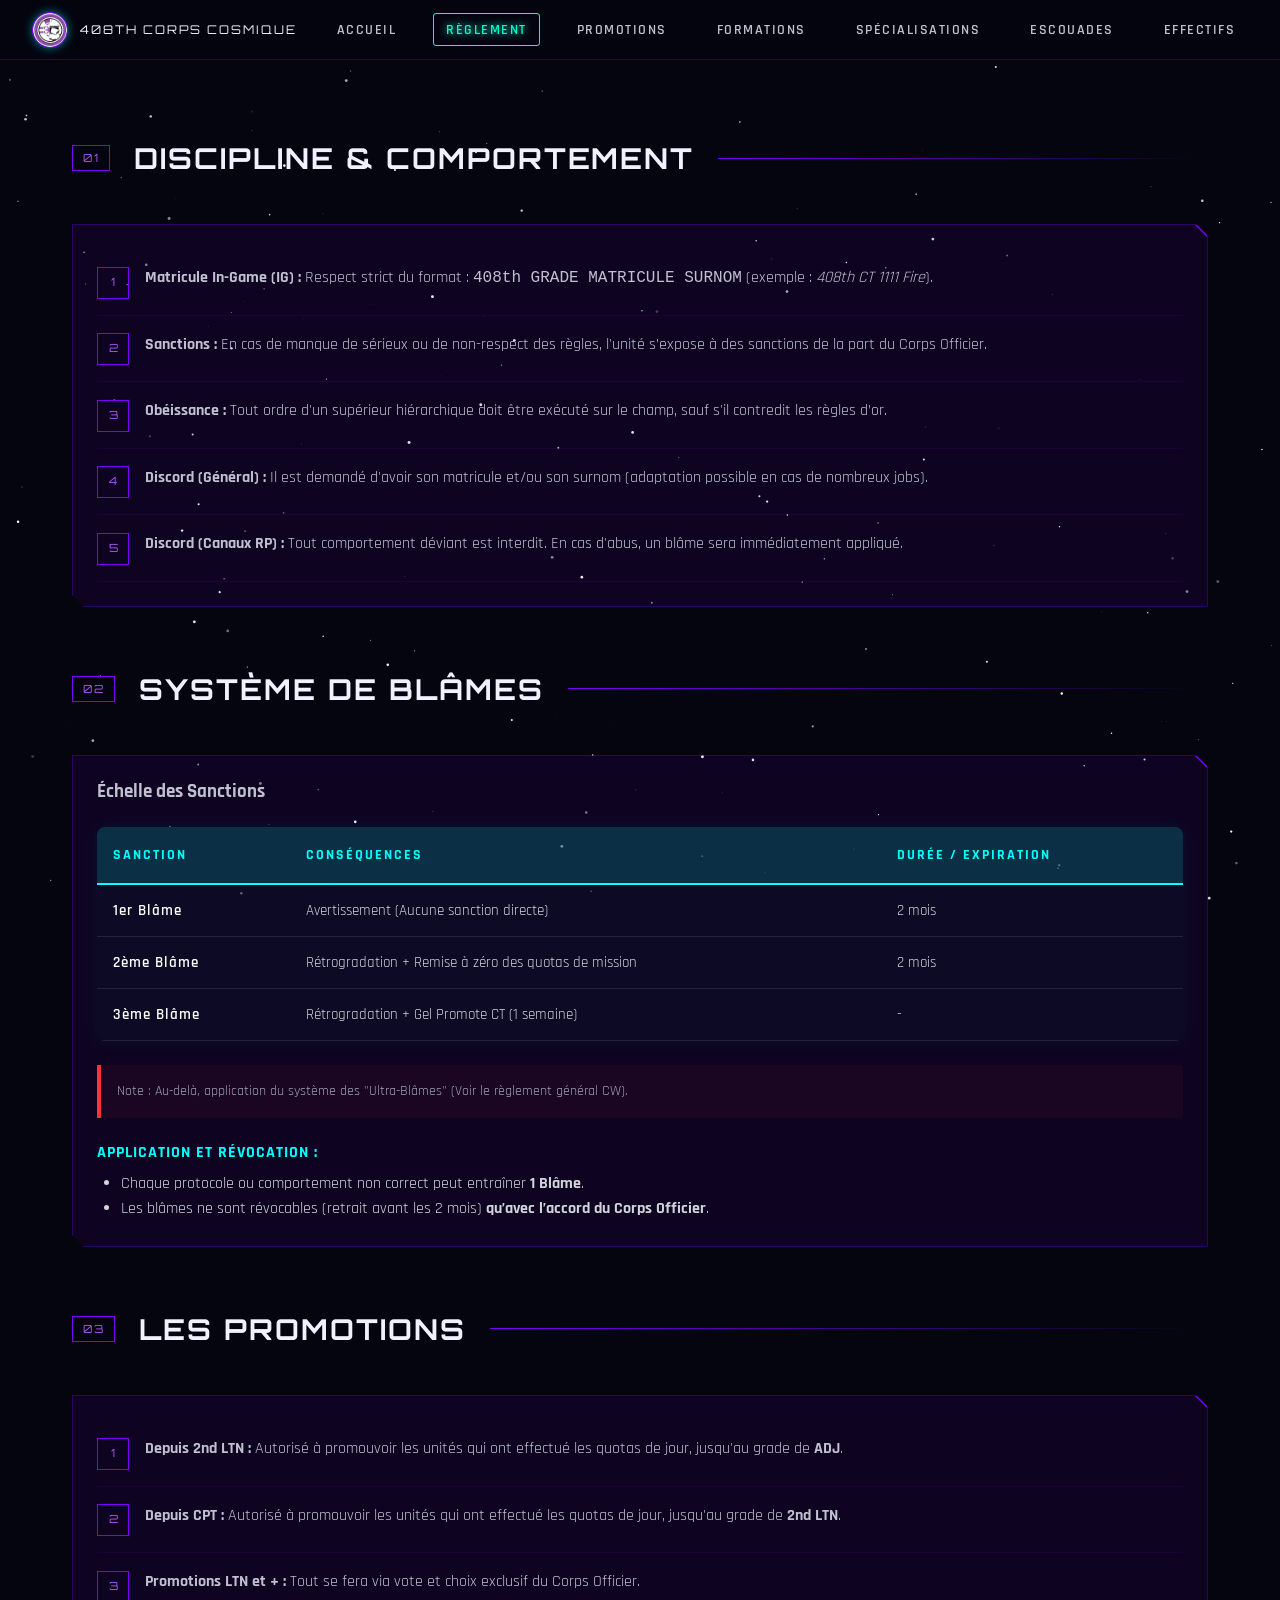
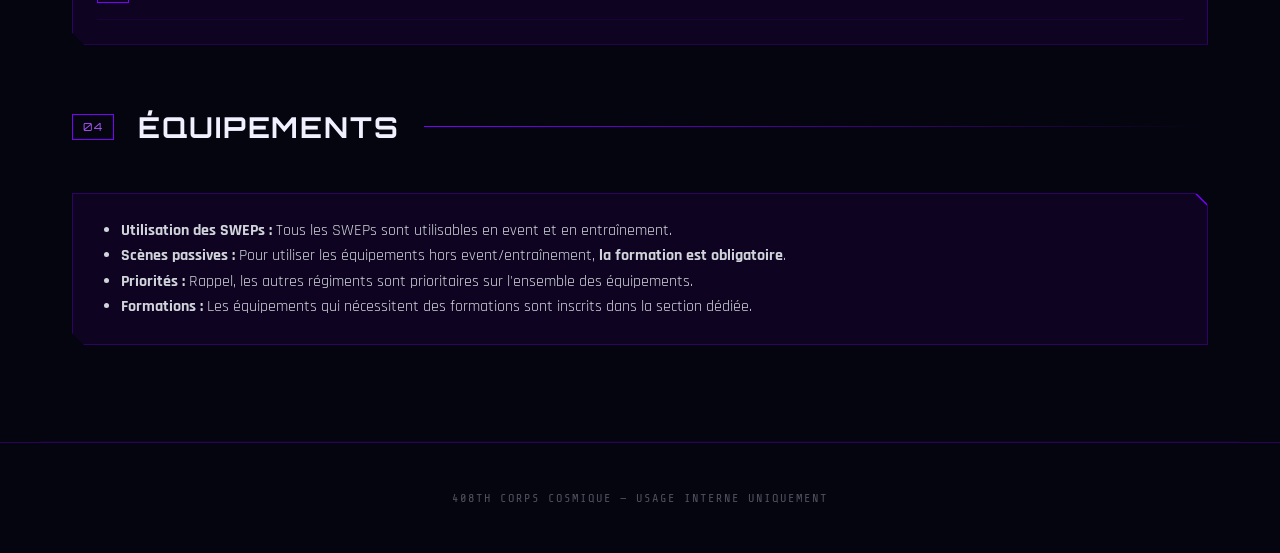
==== discipline.html @ c76fac26 "Add files via upload" ====
<!DOCTYPE html>
<html lang="fr">
<head>
  <meta charset="UTF-8">
  <title>408th Corps Cosmique - Règlement</title>
  <link rel="stylesheet" href="style.css">
</head>
<body>
<canvas id="stars-canvas"></canvas>

<nav>
  <div class="nav-logo">
    <img src="Logo_408th.png" alt="Logo 408th" class="logo-img">
    <span class="nav-brand">408TH CORPS COSMIQUE</span>
  </div>
  <a href="index.html">Accueil</a>
  <a href="discipline.html" class="active">Règlement</a>
  <a href="promotions.html">Promotions</a>
  <a href="formations.html">Formations</a>
  <a href="specs.html">Spécialisations</a>
  <a href="escouades.html">Escouades</a>
  <a href="effectif.html">Effectifs</a>
</nav>
<div class="content">
  <section id="discipline">
    
    <!-- SECTION 1 : DISCIPLINE ET COMPORTEMENT -->
    <div class="section-header reveal"><div class="section-number">01</div><h2 class="section-title">Discipline & Comportement</h2><div class="section-line"></div></div>
    
    <div class="holo-card reveal">
      <ul class="rule-list">
        <li class="rule-item"><div class="rule-num">1</div><div><strong>Matricule In-Game (IG) :</strong> Respect strict du format : <code>408th GRADE MATRICULE SURNOM</code> (exemple : <em>408th CT 1111 Fire</em>).</div></li>
        <li class="rule-item"><div class="rule-num">2</div><div><strong>Sanctions :</strong> En cas de manque de sérieux ou de non-respect des règles, l'unité s’expose à des sanctions de la part du Corps Officier.</div></li>
        <li class="rule-item"><div class="rule-num">3</div><div><strong>Obéissance :</strong> Tout ordre d'un supérieur hiérarchique doit être exécuté sur le champ, sauf s'il contredit les règles d’or.</div></li>
        <li class="rule-item"><div class="rule-num">4</div><div><strong>Discord (Général) :</strong> Il est demandé d'avoir son matricule et/ou son surnom (adaptation possible en cas de nombreux jobs).</div></li>
        <li class="rule-item"><div class="rule-num">5</div><div><strong>Discord (Canaux RP) :</strong> Tout comportement déviant est interdit. En cas d'abus, un blâme sera immédiatement appliqué.</div></li>
      </ul>
    </div>
    
    <!-- SECTION 2 : SYSTÈME DE BLÂMES -->
    <div class="section-header reveal" style="margin-top:4rem;"><div class="section-number">02</div><h2 class="section-title">Système de Blâmes</h2><div class="section-line"></div></div>
    
    <div class="holo-card reveal">
      <h3>Échelle des Sanctions</h3>
      <table class="blame-table">
        <thead>
          <tr>
            <th>Sanction</th>
            <th>Conséquences</th>
            <th>Durée / Expiration</th>
          </tr>
        </thead>
        <tbody>
          <tr>
            <td><strong>1er Blâme</strong></td>
            <td>Avertissement (Aucune sanction directe)</td>
            <td>2 mois</td>
          </tr>
          <tr>
            <td><strong>2ème Blâme</strong></td>
            <td>Rétrogradation + Remise à zéro des quotas de mission</td>
            <td>2 mois</td>
          </tr>
          <tr>
            <td><strong>3ème Blâme</strong></td>
            <td>Rétrogradation + Gel Promote CT (1 semaine)</td>
            <td>-</td>
          </tr>
        </tbody>
      </table>
      <p class="note"><em>Note : Au-delà, application du système des "Ultra-Blâmes" (Voir le règlement général CW).</em></p>

      <h4 style="color: #00ffff; margin-top: 1.5rem; text-transform: uppercase; letter-spacing: 1px;">Application et Révocation :</h4>
      <ul style="color: #d1d5db; line-height: 1.6; padding-left: 1.5rem; margin-top: 0.5rem;">
        <li>Chaque protocole ou comportement non correct peut entraîner <strong>1 Blâme</strong>.</li>
        <li>Les blâmes ne sont révocables (retrait avant les 2 mois) <strong>qu’avec l’accord du Corps Officier</strong>.</li>
      </ul>
    </div>

    <!-- SECTION 3 : LES PROMOTIONS -->
    <div class="section-header reveal" style="margin-top:4rem;"><div class="section-number">03</div><h2 class="section-title">Les Promotions</h2><div class="section-line"></div></div>
    
    <div class="holo-card reveal">
      <ul class="rule-list">
        <li class="rule-item"><div class="rule-num">1</div><div><strong>Depuis 2nd LTN :</strong> Autorisé à promouvoir les unités qui ont effectué les quotas de jour, jusqu'au grade de <strong>ADJ</strong>.</div></li>
        <li class="rule-item"><div class="rule-num">2</div><div><strong>Depuis CPT :</strong> Autorisé à promouvoir les unités qui ont effectué les quotas de jour, jusqu'au grade de <strong>2nd LTN</strong>.</div></li>
        <li class="rule-item"><div class="rule-num">3</div><div><strong>Promotions LTN et + :</strong> Tout se fera via vote et choix exclusif du Corps Officier.</div></li>
      </ul>
    </div>

    <!-- SECTION 4 : ÉQUIPEMENTS -->
    <div class="section-header reveal" style="margin-top:4rem;"><div class="section-number">04</div><h2 class="section-title">Équipements</h2><div class="section-line"></div></div>
    
    <div class="holo-card reveal">
      <ul style="color: #d1d5db; line-height: 1.6; padding-left: 1.5rem;">
        <li><strong>Utilisation des SWEPs :</strong> Tous les SWEPs sont utilisables en event et en entraînement.</li>
        <li><strong>Scènes passives :</strong> Pour utiliser les équipements hors event/entraînement, <strong>la formation est obligatoire</strong>.</li>
        <li><strong>Priorités :</strong> Rappel, les autres régiments sont prioritaires sur l'ensemble des équipements.</li>
        <li><strong>Formations :</strong> Les équipements qui nécessitent des formations sont inscrits dans la section dédiée.</li>
      </ul>
    </div>

  </section>
</div>

<footer><p>408TH CORPS COSMIQUE &mdash; USAGE INTERNE UNIQUEMENT</p></footer>
<script src="script.js"></script>
</body>
</html>
---- style.css ----
@import url('https://fonts.googleapis.com/css2?family=Orbitron:wght@400;700;900&family=Rajdhani:wght@300;400;600;700&family=Share+Tech+Mono&display=swap');

*{margin:0;padding:0;box-sizing:border-box;}

:root{
  --purple:#7B00FF; --purple-light:#A855F7; --purple-dark:#4B0082;
  --orange:#FF6B00; --teal:#00FFCC; --dark:#050510;
  --dark2:#0A0A1A; --dark3:#0D0D20; --glass:rgba(123,0,255,0.08);
  --border:rgba(123,0,255,0.3); --text:#C0C0D0; --white:#F0F0FF;
}

html{scroll-behavior:smooth;}
body{background:var(--dark);color:var(--text);font-family:'Rajdhani',sans-serif;overflow-x:hidden;}

/* STARS CANVAS */
#stars-canvas{position:fixed;top:0;left:0;width:100%;height:100%;z-index:0;pointer-events:none;}

/* NAV */
nav{
  position:fixed;top:0;left:0;width:100%;z-index:1000;
  background:rgba(5,5,16,0.9); border-bottom:1px solid var(--border);
  backdrop-filter:blur(10px); padding:0 2rem;
  display:flex;align-items:center;gap:1.5rem; height:60px;
}
nav .nav-logo{display:flex;align-items:center;gap:0.75rem;margin-right:auto;}
nav .nav-logo img{width:36px;height:36px;border-radius:50%;border:1px solid var(--purple);}
nav .nav-brand{font-family:'Orbitron',monospace;font-size:0.75rem;color:var(--white);letter-spacing:2px;}
nav a{
  font-family:'Rajdhani',sans-serif;font-size:0.85rem;font-weight:600;letter-spacing:1.5px;
  color:var(--text);text-decoration:none;text-transform:uppercase;
  padding:0.4rem 0.75rem;border:1px solid transparent;border-radius:3px;
  transition:all 0.2s;white-space:nowrap;
}
nav a:hover, nav a.active {color:var(--teal);border-color:var(--teal);text-shadow:0 0 8px var(--teal);}

/* SECTIONS WRAPPER */
.content{position:relative;z-index:10;padding-top:60px;}

/* HERO */
#hero{
  min-height:100vh;display:flex;flex-direction:column;align-items:center;justify-content:center;
  text-align:center;padding:2rem;position:relative;
}
#hero::before{
  content:'';position:absolute;inset:0;
  background:radial-gradient(ellipse at center,rgba(123,0,255,0.12) 0%,transparent 70%);
  pointer-events:none;
}
.hero-logo{
  width:180px;height:180px;border-radius:50%; border:3px solid var(--purple);
  box-shadow:0 0 30px rgba(123,0,255,0.5),0 0 60px rgba(123,0,255,0.2),inset 0 0 30px rgba(123,0,255,0.1);
  animation:pulse-glow 3s ease-in-out infinite,fade-in 1.5s ease both; margin-bottom:2rem;
}
.hero-number{
  font-family:'Orbitron',monospace;font-size:clamp(4rem,10vw,8rem);font-weight:900;
  color:transparent; background:linear-gradient(135deg,var(--purple-light),var(--teal));
  -webkit-background-clip:text;background-clip:text; letter-spacing:0.05em;
  animation:fade-in 1.8s ease 0.3s both; line-height:1;margin-bottom:0.25rem;
}
.hero-name{
  font-family:'Orbitron',monospace;font-size:clamp(1rem,3vw,2rem);font-weight:400;
  color:var(--white);letter-spacing:6px;text-transform:uppercase;
  animation:fade-in 1.8s ease 0.6s both;margin-bottom:2rem;
}
.hero-slogan{
  font-size:1.2rem;color:var(--text);letter-spacing:3px;text-transform:uppercase;
  border-top:1px solid var(--border);border-bottom:1px solid var(--border);
  padding:0.75rem 2rem;margin-bottom:3rem; animation:fade-in 1.8s ease 0.9s both;
}
.hero-slogan em{color:var(--teal);font-style:normal;}

/* PAGE SECTIONS */
section{
  padding:5rem 2rem;max-width:1200px;margin:0 auto;
  border-bottom:1px solid rgba(123,0,255,0.1);
}
.section-header{display:flex;align-items:center;gap:1.5rem;margin-bottom:3rem;}
.section-number{
  font-family:'Orbitron',monospace;font-size:0.7rem;color:var(--purple-light);
  border:1px solid var(--purple);padding:0.3rem 0.6rem;letter-spacing:2px; flex-shrink:0;
}
.section-title{
  font-family:'Orbitron',monospace;font-size:clamp(1.2rem,3vw,1.8rem);
  font-weight:700;color:var(--white);letter-spacing:2px;text-transform:uppercase;
}
.section-line{flex:1;height:1px;background:linear-gradient(to right,var(--purple),transparent);}

/* HOLO CARD & DISCIPLINE & BLAME & TABLES & FORMATIONS & SPECS */
.holo-card{ background:var(--glass);border:1px solid var(--border); padding:1.5rem;margin-bottom:1rem; clip-path:polygon(0 0,calc(100% - 12px) 0,100% 12px,100% 100%,12px 100%,0 calc(100% - 12px)); position:relative;transition:all 0.3s; }
.holo-card:hover{background:rgba(123,0,255,0.14);border-color:rgba(123,0,255,0.5);}
.holo-card::before{ content:'';position:absolute;top:0;right:0; width:12px;height:12px;background:var(--purple); clip-path:polygon(0 0,100% 100%,100% 0); }
.rule-list{list-style:none;}
.rule-item{ display:flex;gap:1rem;padding:1rem 0; border-bottom:1px solid rgba(123,0,255,0.1); font-size:1rem;line-height:1.6; }
.rule-num{ font-family:'Orbitron',monospace;font-size:0.7rem; color:var(--purple-light);border:1px solid var(--purple); width:32px;height:32px;display:flex;align-items:center;justify-content:center; flex-shrink:0;margin-top:0.1rem; }
.blame-grid{display:grid;grid-template-columns:repeat(auto-fit,minmax(260px,1fr));gap:1rem;margin-bottom:2rem;}
.blame-card{ background:var(--glass);border:1px solid var(--border);padding:1.5rem; position:relative;overflow:hidden; }
.blame-card::after{ content:'';position:absolute;top:0;left:0;width:3px;height:100%; background:var(--purple); }
.blame-level{font-family:'Orbitron',monospace;font-size:0.65rem;color:var(--purple-light);letter-spacing:2px;margin-bottom:0.5rem;}
.blame-title{font-size:1.1rem;font-weight:700;color:var(--white);margin-bottom:0.5rem;}
.blame-desc{font-size:0.9rem;color:var(--text);}
.blame-info{ background:rgba(255,107,0,0.08);border:1px solid rgba(255,107,0,0.3); padding:1rem 1.5rem;margin-top:1rem; }
.blame-info p{font-size:0.9rem;padding:0.3rem 0;border-bottom:1px solid rgba(255,107,0,0.1);}
.blame-info p:last-child{border-bottom:none;}
.blame-info .accent{color:var(--orange);}
.table-wrap{overflow-x:auto;margin-top:1rem;}
.promo-table{width:100%;border-collapse:collapse;font-size:0.95rem;}
.promo-table th{ background:rgba(123,0,255,0.2);color:var(--white); font-family:'Orbitron',monospace;font-size:0.7rem;letter-spacing:1.5px; padding:0.75rem 1rem;text-align:left;text-transform:uppercase; border-bottom:1px solid var(--purple); }
.promo-table td{ padding:0.75rem 1rem;border-bottom:1px solid rgba(123,0,255,0.1); color:var(--text);vertical-align:middle; }
.promo-table tr:hover td{background:rgba(123,0,255,0.06);color:var(--white);}
.grade-badge{ font-family:'Share Tech Mono',monospace;font-size:0.85rem; color:var(--teal);letter-spacing:1px; }
.arrow{color:var(--purple-light);margin:0 0.3rem;}
.formations-grid{display:grid;grid-template-columns:repeat(auto-fit,minmax(280px,1fr));gap:1.5rem;}
.formation-group{background:var(--glass);border:1px solid var(--border);padding:1.5rem;}
.group-label{ font-family:'Orbitron',monospace;font-size:0.65rem;letter-spacing:2px; color:var(--orange);margin-bottom:1rem;padding-bottom:0.5rem; border-bottom:1px solid rgba(255,107,0,0.3); text-transform:uppercase; }
.formation-tag{ display:inline-block;background:rgba(123,0,255,0.15);border:1px solid rgba(123,0,255,0.3); font-size:0.85rem;color:var(--text);padding:0.3rem 0.7rem;margin:0.25rem; font-family:'Share Tech Mono',monospace;transition:all 0.2s;cursor:default; }
.formation-tag:hover{background:rgba(123,0,255,0.3);color:var(--white);border-color:var(--purple);}
.spec-card{ display:grid;grid-template-columns:1fr 1fr;gap:2rem; background:var(--glass);border:1px solid var(--border); padding:2rem;margin-bottom:1.5rem; position:relative; }
.spec-card::before{content:'CLASSIFIED';position:absolute;top:1rem;right:1rem; font-family:'Share Tech Mono',monospace;font-size:0.6rem;color:rgba(255,0,0,0.3);letter-spacing:3px;}
.spec-name{font-family:'Orbitron',monospace;font-size:1.1rem;color:var(--white);margin-bottom:0.5rem;}
.spec-subtitle{font-size:0.85rem;color:var(--purple-light);margin-bottom:1rem;letter-spacing:1px;}
.spec-req-label{font-size:0.75rem;color:var(--orange);letter-spacing:2px;text-transform:uppercase;margin-bottom:0.5rem;}
.spec-req-item{ font-size:0.9rem;padding:0.3rem 0;border-bottom:1px solid rgba(123,0,255,0.1); display:flex;align-items:center;gap:0.5rem; }
.spec-req-item::before{content:'▸';color:var(--purple-light);font-size:0.7rem;}
.ammo-grid{display:flex;flex-wrap:wrap;gap:0.3rem;}
.ammo-tag{ font-family:'Share Tech Mono',monospace;font-size:0.75rem; background:rgba(0,255,204,0.08);border:1px solid rgba(0,255,204,0.2); color:var(--teal);padding:0.25rem 0.5rem; }

/* EFFECTIF BTN */
.effectif-section{text-align:center;padding:2rem 0;}
.effectif-desc{font-size:1rem;color:var(--text);margin-bottom:2rem;line-height:1.6;}
.big-btn{
  display:inline-flex;align-items:center;gap:1rem;
  font-family:'Orbitron',monospace;font-size:0.85rem;letter-spacing:2px;
  color:var(--white);text-decoration:none;text-transform:uppercase;
  border:1px solid var(--teal);padding:1.2rem 3rem; background:rgba(0,255,204,0.05);
  transition:all 0.3s; clip-path:polygon(10px 0%,100% 0%,calc(100% - 10px) 100%,0% 100%);
}
.big-btn:hover{background:rgba(0,255,204,0.15);box-shadow:0 0 25px rgba(0,255,204,0.3);}

/* FOOTER */
footer{ text-align:center;padding:3rem 2rem; border-top:1px solid var(--border); font-family:'Share Tech Mono',monospace;font-size:0.75rem; color:rgba(192,192,208,0.4);letter-spacing:2px; }
footer .logo-small{width:40px;height:40px;border-radius:50%;border:1px solid rgba(123,0,255,0.4);margin:0 auto 1rem;}

/* ANIMATIONS & REVEAL */
@keyframes pulse-glow{ 0%,100%{box-shadow:0 0 30px rgba(123,0,255,0.5),0 0 60px rgba(123,0,255,0.2);} 50%{box-shadow:0 0 50px rgba(123,0,255,0.8),0 0 100px rgba(123,0,255,0.4),0 0 150px rgba(123,0,255,0.1);} }
@keyframes fade-in{from{opacity:0;transform:translateY(20px);}to{opacity:1;transform:none;}}
@keyframes bounce{0%,100%{transform:translateX(-50%) translateY(0);}50%{transform:translateX(-50%) translateY(-8px);}}
.reveal{opacity:0;transform:translateY(30px);transition:opacity 0.7s ease,transform 0.7s ease;}
.reveal.visible{opacity:1;transform:none;}

/* RESPONSIVE */
@media(max-width:768px){
  nav { overflow-x: auto; padding: 0 1rem; }
  .spec-card{grid-template-columns:1fr;}
  .hero-name{letter-spacing:3px;}
}

.enter-btn {
  display: inline-block;
  margin-top: 30px;
  padding: 14px 28px;

  font-size: 16px;
  font-weight: 600;
  letter-spacing: 1px;
  text-transform: uppercase;

  color: #00f0ff;
  background: rgba(0, 0, 0, 0.4);

  border: 1px solid #00f0ff;
  border-radius: 6px;

  text-decoration: none;

  box-shadow: 0 0 10px rgba(0, 240, 255, 0.3);
  transition: all 0.25s ease-in-out;
}

.enter-btn:hover {
  background: #00f0ff;
  color: #000;

  box-shadow: 0 0 18px rgba(0, 240, 255, 0.8),
              0 0 40px rgba(0, 240, 255, 0.4);

  transform: translateY(-2px);
}

.enter-btn:active {
  transform: translateY(0px);
  box-shadow: 0 0 8px rgba(0, 240, 255, 0.4);
}

/* =========================================
   SYSTÈME DE BLÂMES - TABLEAU MILITAIRE
   ========================================= */

.blame-table {
  width: 100%;
  border-collapse: collapse;
  margin: 1.5rem 0;
  font-family: inherit;
  background: rgba(10, 20, 40, 0.4); /* Fond sombre bleuté */
  border-radius: 8px;
  overflow: hidden;
  box-shadow: 0 0 15px rgba(0, 255, 255, 0.05);
}

.blame-table thead {
  background: rgba(0, 255, 255, 0.15); /* En-tête cyan holographique */
  border-bottom: 2px solid #00ffff;
}

.blame-table th {
  color: #00ffff;
  text-transform: uppercase;
  letter-spacing: 2px;
  font-size: 0.85rem;
  font-weight: 700;
  padding: 1.2rem 1rem;
  text-align: left;
}

.blame-table td {
  padding: 1rem;
  color: #d1d5db;
  border-bottom: 1px solid rgba(255, 255, 255, 0.1);
  font-size: 0.95rem;
  transition: all 0.3s ease;
}

.blame-table tbody tr {
  transition: background-color 0.2s ease;
}

/* Effet de survol (Hover) style scanner */
.blame-table tbody tr:hover {
  background: rgba(0, 255, 255, 0.05);
}

/* Mise en évidence de la colonne "Sanction" */
.blame-table td strong {
  color: #ffffff;
  font-weight: 600;
  letter-spacing: 1px;
}

/* Style de la note de bas de tableau */
p.note {
  font-size: 0.85rem;
  color: #9ca3af;
  background: rgba(255, 50, 50, 0.05);
  padding: 1rem;
  border-left: 4px solid #ff3333; /* Ligne rouge pour le côté "attention" */
  border-radius: 0 4px 4px 0;
  margin-top: 1rem;
  line-height: 1.5;
}

.note em {
  font-style: normal;
}

/* =========================================
   LOGO ET BARRE DE NAVIGATION
   ========================================= */
.nav-logo {
  display: flex;
  align-items: center;
  gap: 15px; 
}

.logo-img {
  width: 45px; /* Ajuste cette valeur pour modifier la taille du logo */
  height: auto;
  object-fit: contain;
  filter: drop-shadow(0 0 5px rgba(0, 255, 255, 0.5)); 
}

/* =========================================
   SYSTÈME DE BLÂMES - TABLEAU MILITAIRE
   ========================================= */
.blame-table {
  width: 100%;
  border-collapse: collapse;
  margin: 1.5rem 0;
  font-family: inherit;
  background: rgba(10, 20, 40, 0.4);
  border-radius: 8px;
  overflow: hidden;
  box-shadow: 0 0 15px rgba(0, 255, 255, 0.05);
}

.blame-table thead {
  background: rgba(0, 255, 255, 0.15);
  border-bottom: 2px solid #00ffff;
}

.blame-table th {
  color: #00ffff;
  text-transform: uppercase;
  letter-spacing: 2px;
  font-size: 0.85rem;
  font-weight: 700;
  padding: 1.2rem 1rem;
  text-align: left;
}

.blame-table td {
  padding: 1rem;
  color: #d1d5db;
  border-bottom: 1px solid rgba(255, 255, 255, 0.1);
  font-size: 0.95rem;
  transition: all 0.3s ease;
}

.blame-table tbody tr {
  transition: background-color 0.2s ease;
}

.blame-table tbody tr:hover {
  background: rgba(0, 255, 255, 0.05);
}

.blame-table td strong {
  color: #ffffff;
  font-weight: 600;
  letter-spacing: 1px;
}

p.note {
  font-size: 0.85rem;
  color: #9ca3af;
  background: rgba(255, 50, 50, 0.05);
  padding: 1rem;
  border-left: 4px solid #ff3333;
  border-radius: 0 4px 4px 0;
  margin-top: 1rem;
  line-height: 1.5;
}

.note em {
  font-style: normal;
}

/* =========================================
   CARTES D'ESCOUADES
   ========================================= */
.escouades-grid {
  display: grid;
  grid-template-columns: repeat(auto-fit, minmax(280px, 1fr));
  gap: 2rem;
  margin-top: 2rem;
}

.escouade-card {
  background: rgba(10, 20, 40, 0.6);
  border: 1px solid rgba(0, 255, 255, 0.2);
  border-radius: 8px;
  overflow: hidden;
  cursor: pointer;
  transition: all 0.3s ease;
  box-shadow: 0 4px 15px rgba(0, 0, 0, 0.5);
}

.escouade-card:hover {
  transform: translateY(-5px) scale(1.02);
  border-color: #00ffff;
  box-shadow: 0 0 20px rgba(0, 255, 255, 0.2);
}

.card-img-container {
  height: 160px;
  background: #050a15;
  border-bottom: 1px solid rgba(255, 255, 255, 0.1);
  overflow: hidden;
}

/* Placeholder si tu n'as pas encore d'images */
.img-placeholder {
  width: 100%;
  height: 100%;
  display: flex;
  align-items: center;
  justify-content: center;
  font-family: 'Audiowide', sans-serif;
  font-size: 2rem;
  background: rgba(0, 255, 255, 0.1);
  color: #00ffff;
  letter-spacing: 3px;
}

.card-info {
  padding: 1.5rem;
  text-align: center;
}

.card-info h3 {
  margin: 0 0 0.5rem 0;
  color: #00ffff;
  font-size: 1.3rem;
  text-transform: uppercase;
}

.card-info p {
  margin: 0;
  color: #9ca3af;
  font-size: 0.9rem;
  text-transform: uppercase;
  letter-spacing: 1px;
}

/* =========================================
   MODALE (Fenêtre Pop-up)
   ========================================= */
.modal-overlay {
  display: none; /* Cachée par défaut */
  position: fixed;
  top: 0;
  left: 0;
  width: 100%;
  height: 100%;
  background: rgba(0, 0, 0, 0.8);
  backdrop-filter: blur(5px);
  z-index: 1000;
  align-items: center;
  justify-content: center;
  opacity: 0;
  transition: opacity 0.3s ease;
}

/* Classe ajoutée par JS pour afficher la modale */
.modal-overlay.active {
  display: flex;
  opacity: 1;
}

.modal-content {
  position: relative;
  width: 90%;
  max-width: 600px;
  transform: translateY(-20px);
  transition: transform 0.3s ease;
}

.modal-overlay.active .modal-content {
  transform: translateY(0);
}

.close-modal {
  position: absolute;
  top: 15px;
  right: 20px;
  color: #fff;
  font-size: 28px;
  font-weight: bold;
  cursor: pointer;
  transition: color 0.3s ease;
}

.close-modal:hover {
  color: #ff3333;
}
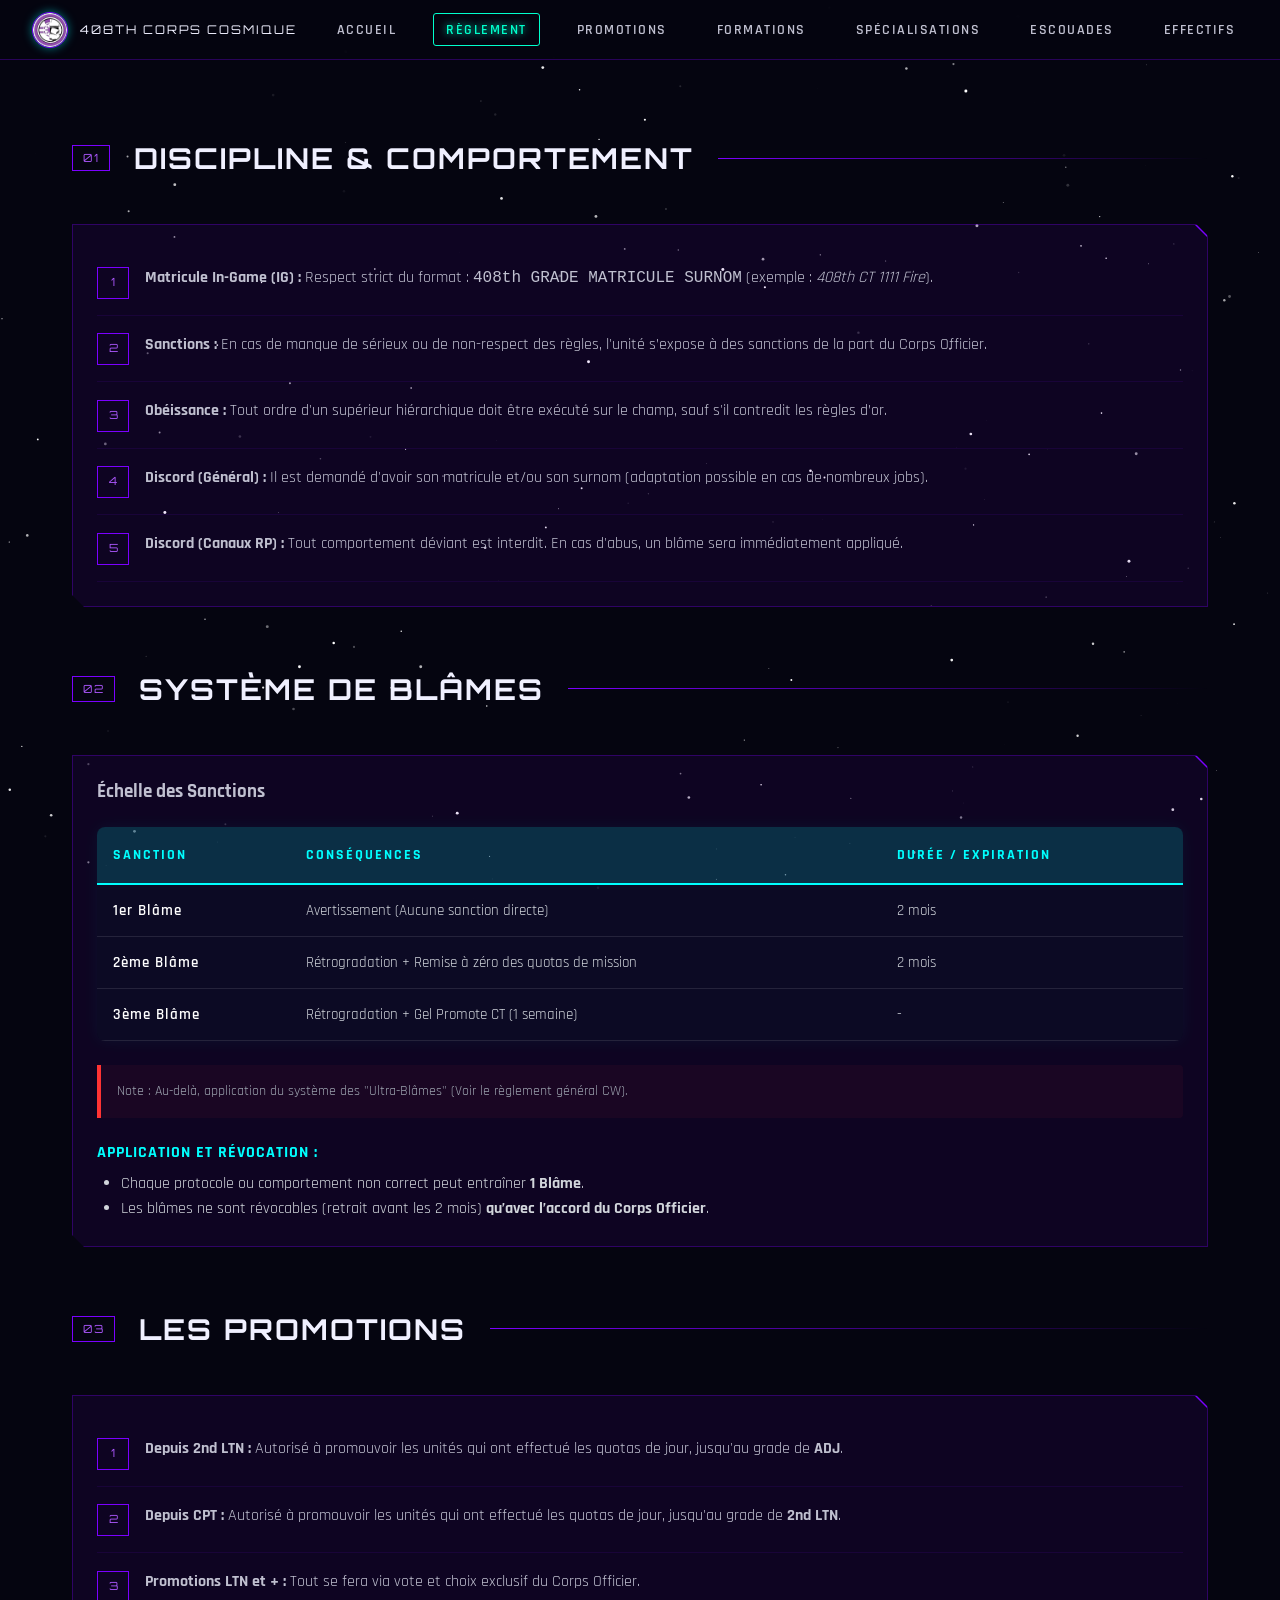
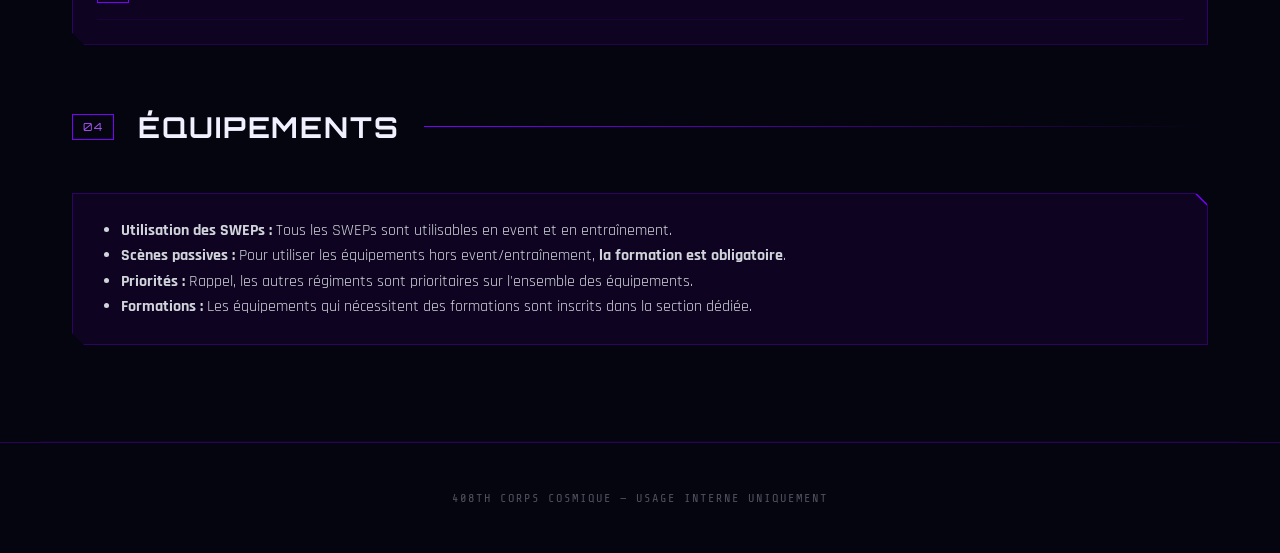
==== commit 59484b60: "Update discipline.html" ====
--- a/discipline.html
+++ b/discipline.html
@@ -3,6 +3,8 @@
 <head>
   <meta charset="UTF-8">
   <title>408th Corps Cosmique - Règlement</title>
+  <link rel="stylesheet" href="style.css">
+  <link rel="icon" type="image/png" href="Logo_408th.png">
   <link rel="stylesheet" href="style.css">
 </head>
 <body>
@@ -106,4 +108,4 @@
 <footer><p>408TH CORPS COSMIQUE &mdash; USAGE INTERNE UNIQUEMENT</p></footer>
 <script src="script.js"></script>
 </body>
-</html>+</html>
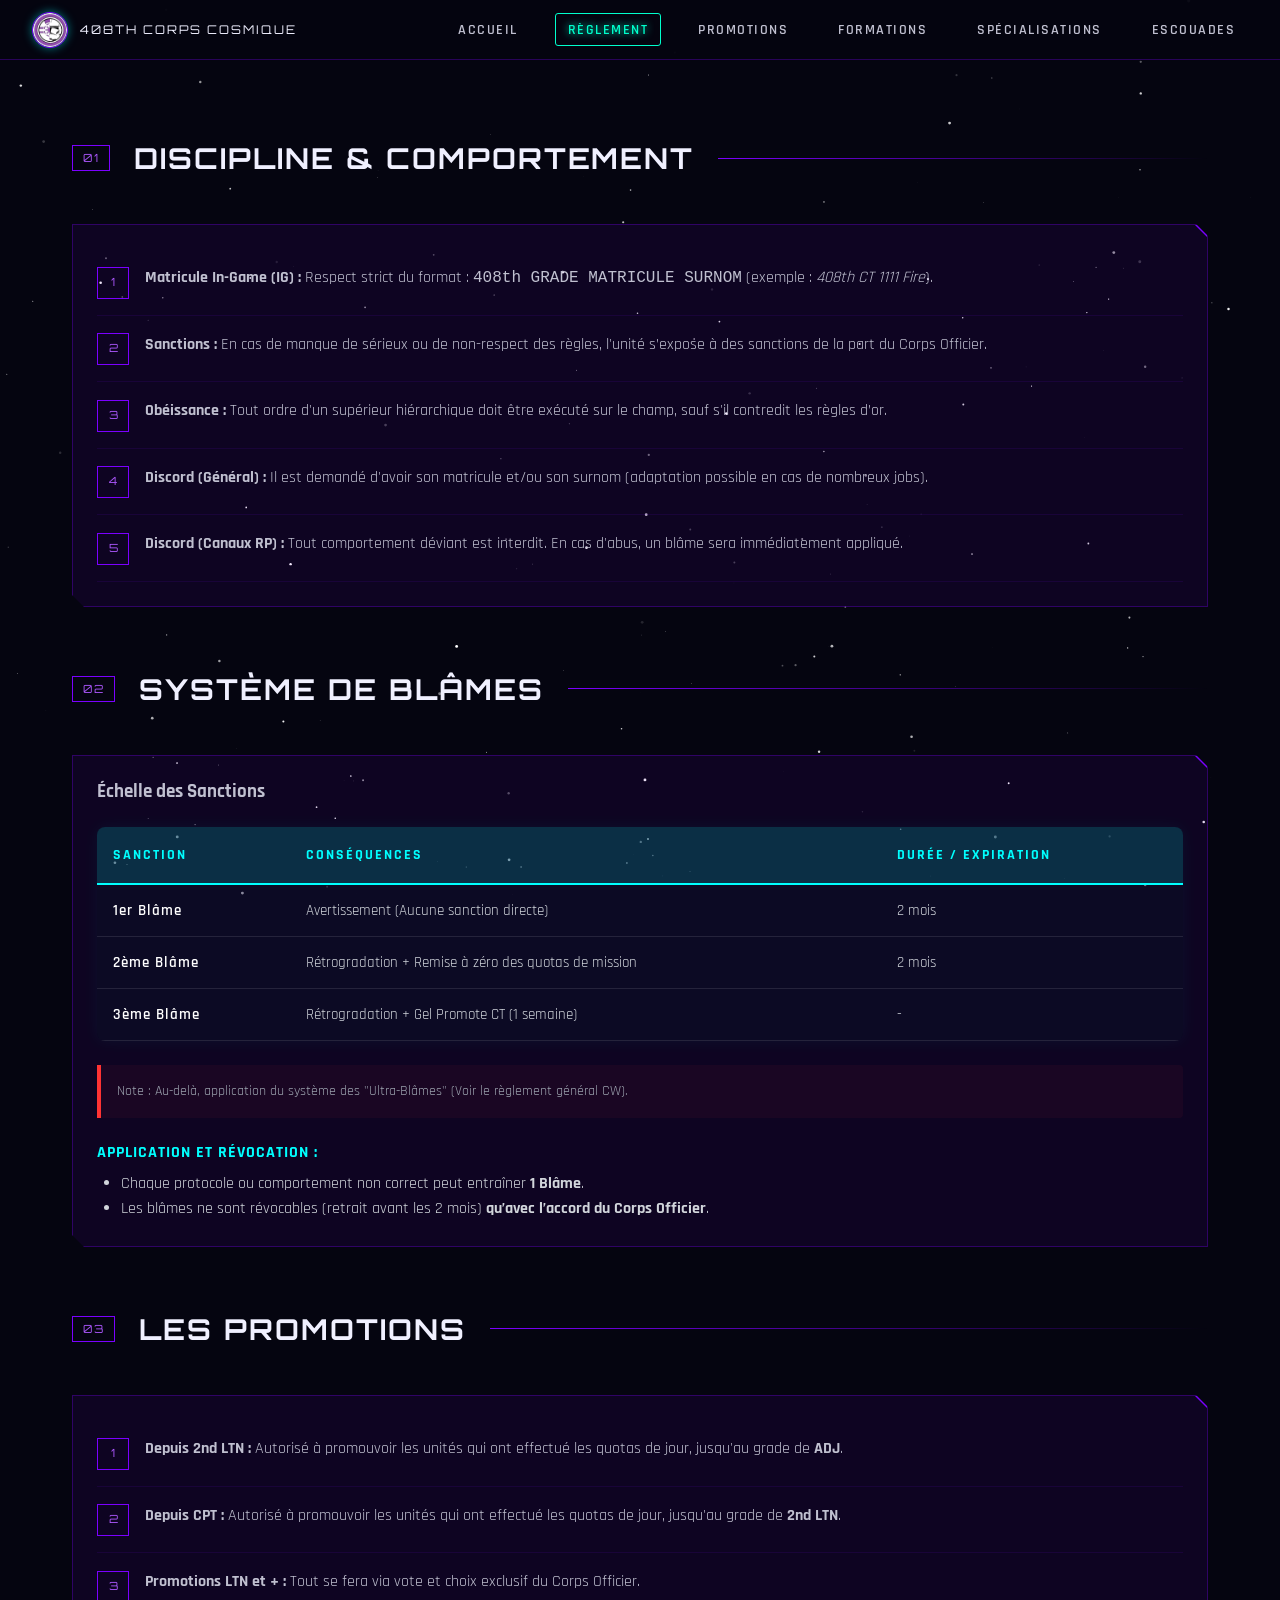
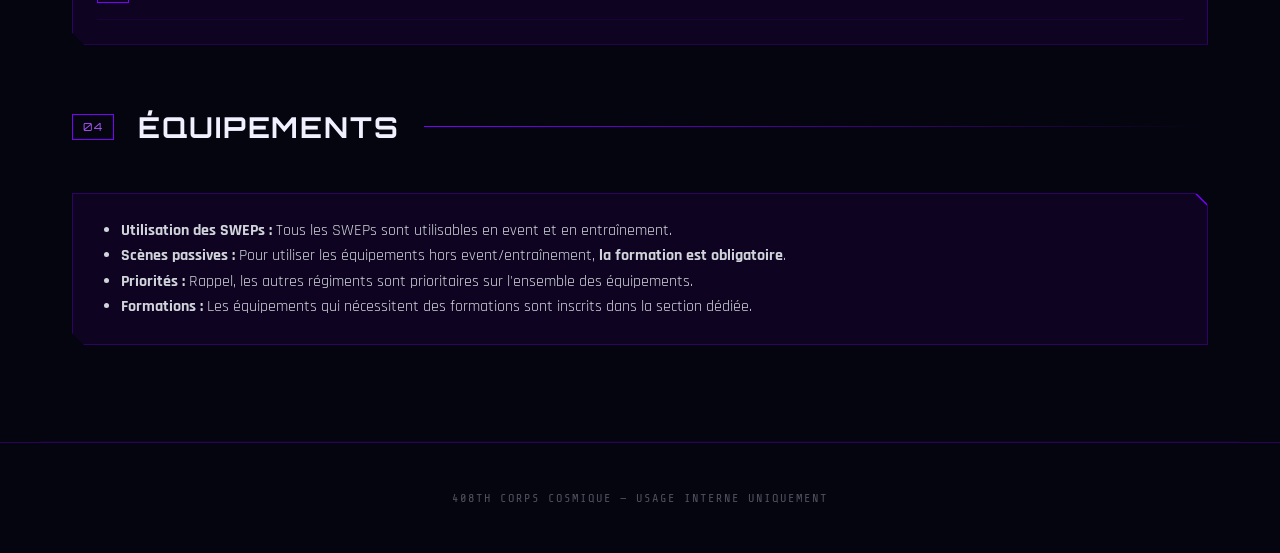
==== commit 986801be: "Update discipline.html" ====
--- a/discipline.html
+++ b/discipline.html
@@ -21,7 +21,6 @@
   <a href="formations.html">Formations</a>
   <a href="specs.html">Spécialisations</a>
   <a href="escouades.html">Escouades</a>
-  <a href="effectif.html">Effectifs</a>
 </nav>
 <div class="content">
   <section id="discipline">
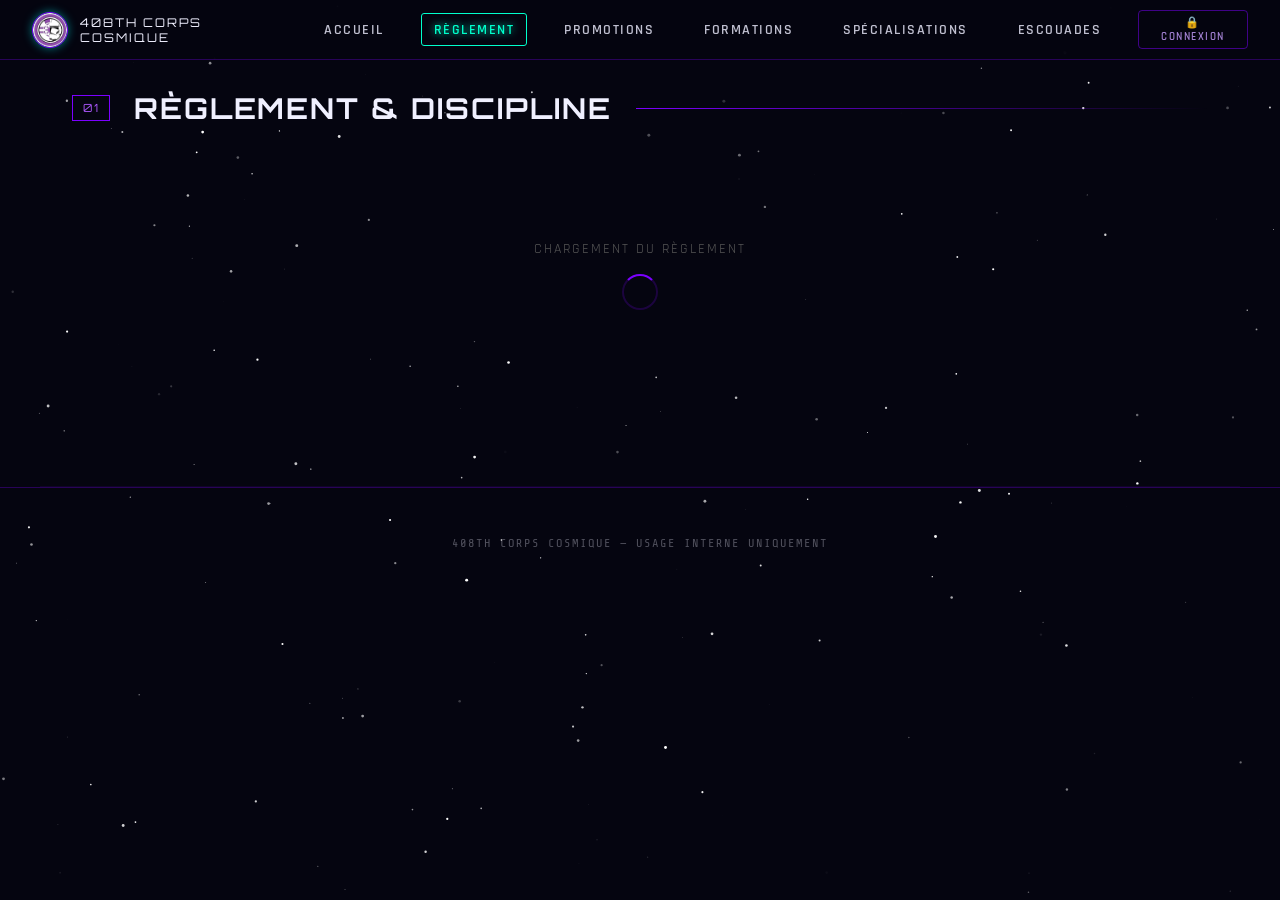
==== commit ee43e050: "Page discipline : Rendre la page entièrement éditable via le panel admin Refonte de la page discipli" ====
--- a/discipline.html
+++ b/discipline.html
@@ -5,7 +5,299 @@
   <title>408th Corps Cosmique - Règlement</title>
   <link rel="stylesheet" href="style.css">
   <link rel="icon" type="image/png" href="Logo_408th.png">
-  <link rel="stylesheet" href="style.css">
+  <meta property="og:title" content="408th Corps Cosmique">
+  <meta property="og:description" content="Règlement du 408th Corps Cosmique">
+  <meta property="og:type" content="website">
+  <meta property="og:url" content="https://408thcorpscosmique.github.io/site408/discipline.html">
+  <meta property="og:image" content="https://408thcorpscosmique.github.io/site408/Logo_408th.png">
+  <meta name="theme-color" content="#7B00FF">
+  <style>
+    /* ── Auth bar ── */
+    #auth-bar {
+      display: flex; align-items: center; gap: 0.6rem;
+      padding: 0.5rem 1rem 0.5rem 1.2rem;
+      background: rgba(10,20,40,0.85);
+      border-bottom: 1px solid rgba(123,0,255,0.25);
+      justify-content: flex-end;
+      backdrop-filter: blur(6px);
+      position: relative; z-index: 50;
+    }
+    .auth-user-wrap { display: none; align-items: center; gap: 0.5rem; }
+    .auth-user-wrap.visible { display: flex; }
+    .auth-avatar {
+      width: 30px; height: 30px; border-radius: 50%;
+      border: 2px solid #7B00FF; object-fit: cover;
+    }
+    .auth-avatar-fallback {
+      width: 30px; height: 30px; border-radius: 50%;
+      border: 2px solid #7B00FF; background: rgba(123,0,255,0.2);
+      color: #7B00FF; font-size: 0.65rem; font-weight: 700;
+      display: flex; align-items: center; justify-content: center;
+      text-transform: uppercase;
+    }
+    .auth-username {
+      font-size: 0.68rem; color: #666;
+      max-width: 110px; letter-spacing: 0.5px;
+      overflow: hidden; text-overflow: ellipsis; white-space: nowrap;
+    }
+    .auth-btn {
+      padding: 0.3rem 0.9rem; border-radius: 4px;
+      font-size: 0.7rem; font-weight: 600;
+      letter-spacing: 1.5px; text-transform: uppercase;
+      cursor: pointer; border: 1px solid;
+      transition: all 0.2s; font-family: inherit;
+    }
+    .auth-btn-login { background: transparent; border-color: rgba(123,0,255,0.5); color: #a080d0; }
+    .auth-btn-login:hover { background: rgba(123,0,255,0.2); border-color: #7B00FF; color: #fff; }
+    .auth-btn-logout { background: transparent; border-color: rgba(231,76,60,0.4); color: #b06060; }
+    .auth-btn-logout:hover { background: rgba(231,76,60,0.18); border-color: #e74c3c; color: #fff; }
+
+    /* ── Admin & Accounts buttons ── */
+    #admin-toggle-btn, #accounts-btn {
+      position: fixed; right: 1.5rem; z-index: 999;
+      background: rgba(10,20,40,0.95); border-radius: 6px;
+      font-size: 0.78rem; letter-spacing: 1px; text-transform: uppercase;
+      cursor: pointer; padding: 0.6rem 1.1rem;
+      border: 1px solid #7B00FF; color: #c8cdd6;
+      box-shadow: 0 0 18px rgba(123,0,255,0.3);
+      transition: all 0.2s; display: none; align-items: center; gap: 0.5rem;
+    }
+    #admin-toggle-btn { bottom: 1.5rem; }
+    #accounts-btn { bottom: 5.6rem; border-color: #00ff88; box-shadow: 0 0 18px rgba(0,255,136,0.18); }
+    #admin-toggle-btn.visible, #accounts-btn.visible { display: flex; }
+    #admin-toggle-btn:hover { background: rgba(123,0,255,0.2); color: #fff; box-shadow: 0 0 28px rgba(123,0,255,0.5); }
+    #accounts-btn:hover { background: rgba(0,255,136,0.15); color: #fff; }
+
+    /* ── Admin panel ── */
+    #admin-panel {
+      display: none; position: fixed; bottom: 5rem; right: 1.5rem; z-index: 998;
+      background: linear-gradient(135deg, rgba(10,20,40,0.98) 0%, rgba(5,10,25,0.98) 100%);
+      border: 1px solid #7B00FF; border-radius: 8px; padding: 1.5rem;
+      width: 400px; max-height: 80vh; overflow-y: auto;
+      box-shadow: 0 0 40px rgba(0,0,0,0.8), 0 0 20px rgba(123,0,255,0.2);
+    }
+    #admin-panel.open { display: block; animation: panelIn 0.2s ease; }
+    @keyframes panelIn { from { opacity:0; transform:translateY(10px); } to { opacity:1; transform:translateY(0); } }
+    #admin-panel h3 {
+      color: #7B00FF; text-transform: uppercase; letter-spacing: 2px;
+      font-size: 0.85rem; margin: 0 0 1.2rem; padding-bottom: 0.6rem;
+      border-bottom: 1px solid rgba(123,0,255,0.3);
+    }
+    #admin-panel h4 {
+      color: #aaa; text-transform: uppercase; letter-spacing: 1.5px;
+      font-size: 0.75rem; margin: 1rem 0 0.5rem; padding-top: 0.75rem;
+      border-top: 1px solid rgba(255,255,255,0.06);
+    }
+    .admin-form { display: flex; flex-direction: column; gap: 0.6rem; }
+    .admin-form label {
+      font-size: 0.72rem; color: #888; text-transform: uppercase;
+      letter-spacing: 1px; margin-bottom: -0.3rem;
+    }
+    .admin-form input, .admin-form select, .admin-form textarea {
+      background: rgba(255,255,255,0.05); border: 1px solid rgba(255,255,255,0.12);
+      border-radius: 4px; color: #c8cdd6; padding: 0.5rem 0.7rem;
+      font-size: 0.82rem; font-family: inherit; width: 100%;
+      transition: border-color 0.2s; box-sizing: border-box;
+    }
+    .admin-form input:focus, .admin-form select:focus, .admin-form textarea:focus { outline: none; border-color: #7B00FF; }
+    .admin-form textarea { resize: vertical; min-height: 80px; }
+    .admin-btn {
+      margin-top: 0.4rem; padding: 0.6rem 1rem; border-radius: 4px;
+      font-size: 0.78rem; font-weight: 600; letter-spacing: 1px;
+      text-transform: uppercase; cursor: pointer; border: 1px solid #7B00FF;
+      background: rgba(123,0,255,0.15); color: #c8cdd6; transition: all 0.2s; width: 100%;
+    }
+    .admin-btn:hover { background: rgba(123,0,255,0.35); color: #fff; }
+    .admin-btn.danger { border-color: #e74c3c; background: rgba(231,76,60,0.12); color: #e74c3c; }
+    .admin-btn.danger:hover { background: rgba(231,76,60,0.3); color: #fff; }
+    .admin-btn.secondary { border-color: #00ff88; background: rgba(0,255,136,0.08); color: #00ff88; }
+    .admin-btn.secondary:hover { background: rgba(0,255,136,0.2); color: #fff; }
+    .admin-notice { font-size: 0.72rem; color: #555; text-align: center; margin-top: 0.5rem; }
+    .admin-notice.success { color: #00ff88; }
+    .admin-notice.error { color: #e74c3c; }
+
+    /* ── Items builder ── */
+    #items-builder { display: flex; flex-direction: column; gap: 0.5rem; margin-top: 0.3rem; }
+    .item-row {
+      display: flex; gap: 0.4rem; align-items: flex-start;
+    }
+    .item-row textarea {
+      flex: 1; min-height: 48px; resize: vertical;
+      background: rgba(255,255,255,0.04); border: 1px solid rgba(255,255,255,0.1);
+      border-radius: 4px; color: #c8cdd6; padding: 0.4rem 0.6rem;
+      font-size: 0.8rem; font-family: inherit; box-sizing: border-box;
+    }
+    .item-row textarea:focus { outline: none; border-color: #7B00FF; }
+    .item-row .item-controls { display: flex; flex-direction: column; gap: 0.2rem; }
+    .item-row button {
+      background: rgba(255,255,255,0.05); border: 1px solid rgba(255,255,255,0.12);
+      border-radius: 3px; color: #888; font-size: 0.75rem; cursor: pointer;
+      padding: 0.2rem 0.5rem; transition: all 0.15s; white-space: nowrap;
+    }
+    .item-row button:hover { background: rgba(231,76,60,0.2); border-color: #e74c3c; color: #e74c3c; }
+    .item-row button.move-btn:hover { background: rgba(123,0,255,0.2); border-color: #7B00FF; color: #a080ff; }
+    #add-item-btn {
+      background: rgba(0,255,136,0.07); border: 1px dashed rgba(0,255,136,0.3);
+      border-radius: 4px; color: #00ff88; font-size: 0.75rem; cursor: pointer;
+      padding: 0.5rem; text-align: center; transition: all 0.2s; width: 100%;
+    }
+    #add-item-btn:hover { background: rgba(0,255,136,0.15); }
+
+    /* ── Section tabs ── */
+    #section-list {
+      display: flex; flex-direction: column; gap: 0.35rem; margin-bottom: 1rem;
+    }
+    .section-tab {
+      display: flex; justify-content: space-between; align-items: center;
+      padding: 0.5rem 0.75rem; border-radius: 4px;
+      background: rgba(255,255,255,0.03); border: 1px solid rgba(255,255,255,0.07);
+      cursor: pointer; transition: all 0.15s;
+    }
+    .section-tab:hover { border-color: rgba(123,0,255,0.4); background: rgba(123,0,255,0.08); }
+    .section-tab.active-tab { border-color: #7B00FF; background: rgba(123,0,255,0.15); }
+    .section-tab-left { display: flex; flex-direction: column; gap: 0.1rem; }
+    .section-tab-num { font-size: 0.65rem; color: #7B00FF; letter-spacing: 1px; font-weight: 700; }
+    .section-tab-title { font-size: 0.82rem; color: #c8cdd6; }
+    .section-tab-actions { display: flex; gap: 0.3rem; }
+    .section-tab-actions button {
+      background: none; border: 1px solid rgba(255,255,255,0.12);
+      border-radius: 3px; color: #777; font-size: 0.7rem; cursor: pointer;
+      padding: 0.15rem 0.45rem; transition: all 0.15s;
+    }
+    .section-tab-actions button:hover { color: #fff; }
+    .section-tab-actions .del-section:hover { border-color: #e74c3c; background: rgba(231,76,60,0.15); color: #e74c3c; }
+    .section-tab-actions .edit-section:hover { border-color: #7B00FF; background: rgba(123,0,255,0.15); color: #a080ff; }
+
+    /* ── Accounts modal ── */
+    .modal-overlay {
+      display: none; position: fixed; inset: 0; background: rgba(0,0,0,0.75);
+      backdrop-filter: blur(6px); z-index: 1000; align-items: center;
+      justify-content: center; padding: 1rem;
+    }
+    .modal-overlay.active { display: flex; animation: modalFadeIn 0.2s ease; }
+    @keyframes modalFadeIn { from { opacity:0; transform:scale(0.96); } to { opacity:1; transform:scale(1); } }
+    .modal-content {
+      position: relative;
+      background: linear-gradient(135deg, rgba(10,20,40,0.98) 0%, rgba(5,10,25,0.98) 100%);
+      border: 1px solid #7B00FF;
+      box-shadow: 0 0 40px rgba(0,0,0,0.8), 0 0 15px rgba(123,0,255,0.2);
+      border-radius: 6px; padding: 2rem; max-width: 760px; width: 100%;
+      max-height: 90vh; overflow-y: auto;
+    }
+    .close-modal {
+      position: absolute; top: 1rem; right: 1rem; background: none;
+      border: 1px solid rgba(255,255,255,0.15); color: #aaa;
+      font-size: 1.3rem; line-height: 1; width: 2rem; height: 2rem;
+      border-radius: 4px; cursor: pointer; display: flex;
+      align-items: center; justify-content: center; transition: all 0.2s;
+    }
+    .close-modal:hover { color: #fff; border-color: #7B00FF; background: rgba(255,255,255,0.05); }
+    .modal-title { color: #fff; text-transform: uppercase; letter-spacing: 3px; font-size: 1.2rem; margin: 0 0 0.3rem; }
+    .modal-role { color: #7B00FF; text-transform: uppercase; letter-spacing: 1.5px; font-size: 0.8rem; font-weight: 500; margin: 0 0 1.2rem; }
+
+    /* ── Discipline content ── */
+    #discipline-content { padding: 2rem 0; }
+
+    .disc-section {
+      margin-bottom: 3rem; padding: 2rem;
+      background: rgba(255,255,255,0.02);
+      border: 1px solid rgba(123,0,255,0.12);
+      border-radius: 8px;
+      transition: border-color 0.2s;
+    }
+    .disc-section:hover { border-color: rgba(123,0,255,0.25); }
+
+    .disc-section-header {
+      display: flex; align-items: baseline; gap: 1.2rem; margin-bottom: 1.5rem;
+    }
+    .disc-number {
+      font-size: 3rem; font-weight: 900; color: rgba(123,0,255,0.18);
+      line-height: 1; flex-shrink: 0;
+      font-family: monospace;
+    }
+    .disc-title {
+      font-size: 1.4rem; text-transform: uppercase; letter-spacing: 3px;
+      color: #fff; margin: 0;
+    }
+
+    .disc-list { list-style: none; padding: 0; margin: 0; display: flex; flex-direction: column; gap: 0.75rem; }
+    .disc-list li {
+      padding: 0.75rem 1rem;
+      background: rgba(255,255,255,0.025);
+      border-left: 3px solid rgba(123,0,255,0.4);
+      border-radius: 0 4px 4px 0;
+      color: #c8cdd6; line-height: 1.6; font-size: 0.95rem;
+    }
+    .disc-list li strong { color: #fff; }
+    .disc-list li code {
+      display: block; margin-top: 0.3rem;
+      background: rgba(0,0,0,0.35); border-radius: 4px;
+      padding: 0.4rem 0.7rem; font-size: 0.85rem; color: #00ff88;
+      letter-spacing: 1px;
+    }
+    .disc-list li em { color: #888; font-style: normal; font-size: 0.85rem; }
+
+    /* Table type */
+    .disc-table-wrap { overflow-x: auto; margin-top: 0.5rem; }
+    .disc-table {
+      width: 100%; border-collapse: collapse;
+      font-size: 0.9rem;
+    }
+    .disc-table th {
+      background: rgba(123,0,255,0.15); color: #a080ff;
+      padding: 0.6rem 1rem; text-align: left;
+      text-transform: uppercase; letter-spacing: 1px; font-size: 0.78rem;
+      border-bottom: 1px solid rgba(123,0,255,0.3);
+    }
+    .disc-table td {
+      padding: 0.6rem 1rem; border-bottom: 1px solid rgba(255,255,255,0.05);
+      color: #c8cdd6;
+    }
+    .disc-table tr:last-child td { border-bottom: none; }
+    .disc-table tr:hover td { background: rgba(123,0,255,0.06); }
+
+    /* Note type */
+    .disc-note {
+      background: rgba(255,200,0,0.06); border: 1px solid rgba(255,200,0,0.15);
+      border-radius: 6px; padding: 0.85rem 1.1rem;
+      color: #c8a840; font-size: 0.88rem; line-height: 1.6;
+      margin-bottom: 1rem;
+    }
+
+    /* Subtitle inside section */
+    .disc-subtitle {
+      font-size: 0.88rem; text-transform: uppercase; letter-spacing: 2px;
+      color: #7B00FF; margin: 1.2rem 0 0.6rem; font-weight: 700;
+    }
+
+    .disc-loading {
+      text-align: center; padding: 4rem 1rem; color: #555;
+      font-size: 0.85rem; letter-spacing: 2px; text-transform: uppercase;
+    }
+    .disc-loading::after {
+      content: ''; display: block; width: 32px; height: 32px; margin: 1rem auto 0;
+      border: 2px solid rgba(123,0,255,0.2); border-top-color: #7B00FF;
+      border-radius: 50%; animation: spin 0.8s linear infinite;
+    }
+    @keyframes spin { to { transform: rotate(360deg); } }
+
+    /* Admin inline edit overlay on sections */
+    .disc-section-admin-bar {
+      display: none; justify-content: flex-end; gap: 0.5rem;
+      margin-top: 1rem; padding-top: 0.75rem;
+      border-top: 1px solid rgba(255,255,255,0.06);
+    }
+    .disc-section-admin-bar.visible { display: flex; }
+    .disc-section-admin-bar button {
+      padding: 0.35rem 0.85rem; border-radius: 4px; font-size: 0.72rem;
+      font-weight: 600; letter-spacing: 1px; text-transform: uppercase;
+      cursor: pointer; transition: all 0.2s;
+    }
+    .btn-edit-sec { background: rgba(123,0,255,0.15); border: 1px solid #7B00FF; color: #c8cdd6; }
+    .btn-edit-sec:hover { background: rgba(123,0,255,0.35); color: #fff; }
+    .btn-del-sec { background: rgba(231,76,60,0.12); border: 1px solid #e74c3c; color: #e74c3c; }
+    .btn-del-sec:hover { background: rgba(231,76,60,0.3); color: #fff; }
+  </style>
 </head>
 <body>
 <canvas id="stars-canvas"></canvas>
@@ -21,90 +313,599 @@
   <a href="formations.html">Formations</a>
   <a href="specs.html">Spécialisations</a>
   <a href="escouades.html">Escouades</a>
+
+  <div class="nav-auth" id="navAuth">
+    <div class="auth-user-wrap" id="authUserWrap">
+      <img class="auth-avatar" id="authAvatarImg" src="" alt="" style="display:none">
+      <div class="auth-avatar-fallback" id="authAvatarFallback" style="display:none"></div>
+      <span class="auth-username" id="authUsername"></span>
+    </div>
+    <button class="auth-btn auth-btn-login" id="loginBtn">🔒 Connexion</button>
+    <button class="auth-btn auth-btn-logout" id="logoutBtn" style="display:none">Déconnexion</button>
+  </div>
 </nav>
-<div class="content">
-  <section id="discipline">
-    
-    <!-- SECTION 1 : DISCIPLINE ET COMPORTEMENT -->
-    <div class="section-header reveal"><div class="section-number">01</div><h2 class="section-title">Discipline & Comportement</h2><div class="section-line"></div></div>
-    
-    <div class="holo-card reveal">
-      <ul class="rule-list">
-        <li class="rule-item"><div class="rule-num">1</div><div><strong>Matricule In-Game (IG) :</strong> Respect strict du format : <code>408th GRADE MATRICULE SURNOM</code> (exemple : <em>408th CT 1111 Fire</em>).</div></li>
-        <li class="rule-item"><div class="rule-num">2</div><div><strong>Sanctions :</strong> En cas de manque de sérieux ou de non-respect des règles, l'unité s’expose à des sanctions de la part du Corps Officier.</div></li>
-        <li class="rule-item"><div class="rule-num">3</div><div><strong>Obéissance :</strong> Tout ordre d'un supérieur hiérarchique doit être exécuté sur le champ, sauf s'il contredit les règles d’or.</div></li>
-        <li class="rule-item"><div class="rule-num">4</div><div><strong>Discord (Général) :</strong> Il est demandé d'avoir son matricule et/ou son surnom (adaptation possible en cas de nombreux jobs).</div></li>
-        <li class="rule-item"><div class="rule-num">5</div><div><strong>Discord (Canaux RP) :</strong> Tout comportement déviant est interdit. En cas d'abus, un blâme sera immédiatement appliqué.</div></li>
-      </ul>
+
+<section class="content">
+  <div class="section-header reveal">
+    <div class="section-number">01</div>
+    <h2 class="section-title">Règlement &amp; Discipline</h2>
+    <div class="section-line"></div>
+  </div>
+  <div id="discipline-content">
+    <div class="disc-loading">Chargement du règlement</div>
+  </div>
+</section>
+
+<!-- ── Admin toggle ── -->
+<button id="admin-toggle-btn">
+  <svg width="14" height="14" viewBox="0 0 24 24" fill="none" stroke="currentColor" stroke-width="2">
+    <circle cx="12" cy="12" r="3"></circle>
+    <path d="M19.07 4.93a10 10 0 0 1 0 14.14M4.93 4.93a10 10 0 0 0 0 14.14"></path>
+  </svg>
+  Admin
+</button>
+
+<!-- ── Accounts button ── -->
+<button id="accounts-btn">
+  <svg width="14" height="14" viewBox="0 0 24 24" fill="none" stroke="currentColor" stroke-width="2">
+    <path d="M16 21v-2a4 4 0 0 0-4-4H6a4 4 0 0 0-4 4v2"/>
+    <circle cx="9" cy="7" r="4"/>
+    <path d="M22 21v-2a4 4 0 0 0-3-3.87"/>
+    <path d="M16 3.13a4 4 0 0 1 0 7.75"/>
+  </svg>
+  Comptes
+</button>
+
+<!-- ── Admin panel ── -->
+<div id="admin-panel">
+  <h3>⚙ Panneau Admin — Règlement</h3>
+
+  <!-- Section list -->
+  <div id="section-list-wrap">
+    <h4>Sections existantes</h4>
+    <div id="section-list"><p style="color:#555;font-size:0.78rem;">Chargement…</p></div>
+    <button class="admin-btn secondary" id="new-section-btn" style="margin-top:0.5rem;">+ Nouvelle section</button>
+  </div>
+
+  <!-- Section form -->
+  <div id="section-form-wrap" style="display:none;">
+    <h4 id="form-mode-label">Nouvelle section</h4>
+    <form class="admin-form" id="admin-form" autocomplete="off">
+      <input type="hidden" id="edit-doc-id" value="">
+
+      <label>Numéro (affiché en fond)</label>
+      <input type="text" id="a-number" placeholder="01" required>
+
+      <label>Titre de la section *</label>
+      <input type="text" id="a-title" placeholder="Discipline &amp; Comportement" required>
+
+      <label>Ordre d'affichage</label>
+      <input type="number" id="a-ordre" placeholder="1" min="0">
+
+      <label>Type de section</label>
+      <select id="a-type">
+        <option value="list">Liste de règles</option>
+        <option value="table">Tableau</option>
+        <option value="mixed">Mixte (liste + tableau + notes)</option>
+      </select>
+
+      <!-- For table type: column headers -->
+      <div id="table-cols-wrap" style="display:none;">
+        <label>En-têtes colonnes (séparés par |)</label>
+        <input type="text" id="a-cols" placeholder="Sanction|Conséquences|Durée / Expiration">
+      </div>
+
+      <!-- Sub-title before items (optional) -->
+      <label>Sous-titre (optionnel)</label>
+      <input type="text" id="a-subtitle" placeholder="Échelle des Sanctions">
+
+      <!-- Note (optional) -->
+      <label>Note / encadré jaune (optionnel, HTML ok)</label>
+      <textarea id="a-note" placeholder="*Note : Au-delà, application des Ultra-Blâmes…*"></textarea>
+
+      <!-- Items builder -->
+      <label style="margin-top:0.5rem;">
+        Éléments
+        <span style="color:#555;font-weight:normal;text-transform:none;letter-spacing:0;">
+          — liste: texte libre (HTML ok) · tableau: valeurs séparées par |
+        </span>
+      </label>
+      <div id="items-builder"></div>
+      <button type="button" id="add-item-btn">+ Ajouter un élément</button>
+
+      <button type="submit" class="admin-btn" id="admin-submit-btn">Enregistrer la section</button>
+      <button type="button" class="admin-btn danger" id="cancel-edit-btn">Annuler</button>
+    </form>
+    <div class="admin-notice" id="admin-notice"></div>
+  </div>
+</div>
+
+<!-- ── Accounts modal ── -->
+<div id="accounts-modal" class="modal-overlay">
+  <div class="modal-content" style="max-width:760px;">
+    <button class="close-modal" id="close-accounts-modal" aria-label="Fermer">&times;</button>
+    <h2 class="modal-title">Gestion des comptes</h2>
+    <p class="modal-role">Superadmin uniquement</p>
+
+    <div id="accounts-list" style="display:grid; gap:0.75rem; margin-bottom:1rem;"></div>
+
+    <form id="add-account-form" class="admin-form">
+      <label>Email</label>
+      <input type="email" id="new-account-email" placeholder="admin@mail.com" required>
+      <label>Rôle</label>
+      <select id="new-account-role">
+        <option value="admin">admin</option>
+        <option value="superadmin">superadmin</option>
+      </select>
+      <button type="submit" class="admin-btn">Ajouter / mettre à jour</button>
+    </form>
+    <div id="accounts-notice" class="admin-notice"></div>
+  </div>
+</div>
+
+<footer><p>408TH CORPS COSMIQUE &mdash; USAGE INTERNE UNIQUEMENT</p></footer>
+
+<script src="script.js"></script>
+
+<script type="module">
+import { initializeApp }        from "https://www.gstatic.com/firebasejs/10.12.2/firebase-app.js";
+import { getFirestore, collection, addDoc, updateDoc, deleteDoc, doc, orderBy, query, onSnapshot, getDoc }
+                                from "https://www.gstatic.com/firebasejs/10.12.2/firebase-firestore.js";
+import { getAuth, signInWithPopup, signInWithRedirect, GoogleAuthProvider, onAuthStateChanged, signOut }
+                                from "https://www.gstatic.com/firebasejs/10.12.2/firebase-auth.js";
+import { getDatabase, ref as dbRef, get, child, set, remove }
+                                from "https://www.gstatic.com/firebasejs/10.12.2/firebase-database.js";
+
+/* ══════════════════════════════════════════════
+   Firebase config (identique à escouades.html)
+══════════════════════════════════════════════ */
+const firebaseConfig = {
+  apiKey: "AIzaSyCd2zU0S1G7gw68HbS_NGvjAH00IlcB8VU",
+  authDomain: "thsite-3fe39.firebaseapp.com",
+  databaseURL: "https://thsite-3fe39-default-rtdb.europe-west1.firebasedatabase.app",
+  projectId: "thsite-3fe39",
+  storageBucket: "thsite-3fe39.firebasestorage.app",
+  messagingSenderId: "974675357380",
+  appId: "1:974675357380:web:836fbaae3fb66034e6a391",
+  measurementId: "G-Y95QVRY8WK"
+};
+
+const app      = initializeApp(firebaseConfig);
+const db       = getFirestore(app);
+const auth     = getAuth(app);
+const rtdb     = getDatabase(app);
+const provider = new GoogleAuthProvider();
+
+/* ══════════════════════════════════════════════
+   State
+══════════════════════════════════════════════ */
+let currentUserRole = null;
+let editingDocId    = null;   // null = create, string = update
+
+/* ══════════════════════════════════════════════
+   DOM refs — auth
+══════════════════════════════════════════════ */
+const loginBtn        = document.getElementById("loginBtn");
+const logoutBtn       = document.getElementById("logoutBtn");
+const avatarWrap      = document.getElementById("authUserWrap");
+const avatarImg       = document.getElementById("authAvatarImg");
+const avatarFall      = document.getElementById("authAvatarFallback");
+const usernameEl      = document.getElementById("authUsername");
+const adminBtn        = document.getElementById("admin-toggle-btn");
+const adminPanel      = document.getElementById("admin-panel");
+const accountsBtn     = document.getElementById("accounts-btn");
+const accountsModal   = document.getElementById("accounts-modal");
+const closeAccModal   = document.getElementById("close-accounts-modal");
+const accountsList    = document.getElementById("accounts-list");
+const addAccountForm  = document.getElementById("add-account-form");
+const newAccEmail     = document.getElementById("new-account-email");
+const newAccRole      = document.getElementById("new-account-role");
+const accountsNotice  = document.getElementById("accounts-notice");
+
+/* ══════════════════════════════════════════════
+   DOM refs — admin form
+══════════════════════════════════════════════ */
+const sectionListWrap  = document.getElementById("section-list-wrap");
+const sectionFormWrap  = document.getElementById("section-form-wrap");
+const formModeLabel    = document.getElementById("form-mode-label");
+const sectionListEl    = document.getElementById("section-list");
+const newSectionBtn    = document.getElementById("new-section-btn");
+const adminForm        = document.getElementById("admin-form");
+const editDocIdInp     = document.getElementById("edit-doc-id");
+const aNumber          = document.getElementById("a-number");
+const aTitle           = document.getElementById("a-title");
+const aOrdre           = document.getElementById("a-ordre");
+const aType            = document.getElementById("a-type");
+const aSubtitle        = document.getElementById("a-subtitle");
+const aNote            = document.getElementById("a-note");
+const aCols            = document.getElementById("a-cols");
+const tableColsWrap    = document.getElementById("table-cols-wrap");
+const itemsBuilder     = document.getElementById("items-builder");
+const addItemBtn       = document.getElementById("add-item-btn");
+const submitBtn        = document.getElementById("admin-submit-btn");
+const cancelEditBtn    = document.getElementById("cancel-edit-btn");
+const adminNotice      = document.getElementById("admin-notice");
+
+/* ══════════════════════════════════════════════
+   Auth helpers
+══════════════════════════════════════════════ */
+function showAvatar(user) {
+  avatarWrap.classList.add("visible");
+  const name = user.displayName || user.email.split("@")[0];
+  usernameEl.textContent = name;
+  if (user.photoURL) {
+    avatarImg.src = user.photoURL; avatarImg.alt = name;
+    avatarImg.style.display = "block"; avatarFall.style.display = "none";
+  } else {
+    const initials = name.split(" ").map(w => w[0]).join("").slice(0,2).toUpperCase();
+    avatarFall.textContent = initials;
+    avatarFall.style.display = "flex"; avatarImg.style.display = "none";
+  }
+}
+function hideAvatar() {
+  avatarWrap.classList.remove("visible");
+  avatarImg.style.display = "none"; avatarFall.style.display = "none";
+  usernameEl.textContent = "";
+}
+function emailToKey(email) { return email.trim().toLowerCase().replace(/\./g,","); }
+
+onAuthStateChanged(auth, async user => {
+  if (user) {
+    showAvatar(user);
+    loginBtn.style.display  = "none";
+    logoutBtn.style.display = "inline-block";
+    const snap = await get(child(dbRef(rtdb), `admins/${emailToKey(user.email)}`));
+    if (snap.exists()) {
+      currentUserRole = snap.val().role;
+      adminBtn.classList.add("visible");
+      if (currentUserRole === "superadmin") accountsBtn.classList.add("visible");
+      else accountsBtn.classList.remove("visible");
+    } else {
+      currentUserRole = null;
+      adminBtn.classList.remove("visible");
+      accountsBtn.classList.remove("visible");
+      adminPanel.classList.remove("open");
+    }
+    refreshAdminBars();
+  } else {
+    hideAvatar();
+    currentUserRole = null;
+    loginBtn.style.display  = "inline-block";
+    logoutBtn.style.display = "none";
+    adminBtn.classList.remove("visible");
+    accountsBtn.classList.remove("visible");
+    adminPanel.classList.remove("open");
+    accountsModal.classList.remove("active");
+    refreshAdminBars();
+  }
+});
+
+loginBtn.addEventListener("click", async () => {
+  try { await signInWithPopup(auth, provider); }
+  catch { try { await signInWithRedirect(auth, provider); } catch(e) { alert("Connexion impossible."); } }
+});
+logoutBtn.addEventListener("click", () => signOut(auth));
+
+/* ══════════════════════════════════════════════
+   Accounts management
+══════════════════════════════════════════════ */
+function setAccNotice(msg, cls="admin-notice") { accountsNotice.textContent=msg; accountsNotice.className=cls; }
+
+async function loadAccounts() {
+  accountsList.innerHTML = '<p style="color:#888;margin:0;">Chargement...</p>';
+  try {
+    const snap = await get(child(dbRef(rtdb), "admins"));
+    if (!snap.exists()) { accountsList.innerHTML = '<p style="color:#888;margin:0;">Aucun compte.</p>'; return; }
+    accountsList.innerHTML = "";
+    Object.entries(snap.val()).forEach(([key, data]) => {
+      const email = key.replace(/,/g,".");
+      const row = document.createElement("div");
+      row.style.cssText = "display:flex;justify-content:space-between;align-items:center;gap:.75rem;padding:.75rem .9rem;border:1px solid rgba(255,255,255,.08);border-radius:6px;background:rgba(255,255,255,.03);";
+      row.innerHTML = `<div><div style="color:#fff;font-size:.85rem;">${email}</div><div style="color:#888;font-size:.72rem;text-transform:uppercase;letter-spacing:1px;">${data.role||"admin"}</div></div>`;
+      const del = document.createElement("button");
+      del.className = "admin-btn danger"; del.style.width="auto"; del.textContent="Supprimer";
+      del.addEventListener("click", async () => {
+        if (currentUserRole!=="superadmin") return;
+        if (!confirm(`Supprimer ${email} ?`)) return;
+        try { await remove(dbRef(rtdb,`admins/${key}`)); setAccNotice("Compte supprimé.","admin-notice success"); await loadAccounts(); }
+        catch(err) { setAccNotice("Erreur : "+err.message,"admin-notice error"); }
+      });
+      row.appendChild(del); accountsList.appendChild(row);
+    });
+  } catch(err) { accountsList.innerHTML = '<p style="color:#e74c3c;margin:0;">Erreur : '+err.message+"</p>"; }
+}
+
+accountsBtn.addEventListener("click", async () => {
+  if (currentUserRole!=="superadmin") return;
+  accountsModal.classList.add("active"); setAccNotice(""); await loadAccounts();
+});
+closeAccModal.addEventListener("click", () => accountsModal.classList.remove("active"));
+accountsModal.addEventListener("click", e => { if(e.target===accountsModal) accountsModal.classList.remove("active"); });
+addAccountForm.addEventListener("submit", async e => {
+  e.preventDefault();
+  if (currentUserRole!=="superadmin") return;
+  const email = newAccEmail.value.trim().toLowerCase();
+  if (!email) return;
+  try {
+    await set(dbRef(rtdb,`admins/${emailToKey(email)}`),{email,role:newAccRole.value});
+    setAccNotice("Compte ajouté.","admin-notice success");
+    newAccEmail.value=""; await loadAccounts();
+  } catch(err) { setAccNotice("Erreur : "+err.message,"admin-notice error"); }
+});
+
+/* ══════════════════════════════════════════════
+   Discipline rendering
+══════════════════════════════════════════════ */
+const discContent = document.getElementById("discipline-content");
+
+/** Parse items from Firestore array and render as HTML based on type */
+function renderSection(docId, data) {
+  const type     = data.type  || "list";
+  const items    = Array.isArray(data.items) ? data.items : [];
+  const cols     = data.cols  || "";
+  const subtitle = data.subtitle || "";
+  const note     = data.note  || "";
+
+  let innerHtml = "";
+
+  if (subtitle) innerHtml += `<div class="disc-subtitle">${subtitle}</div>`;
+
+  if (type === "table" || (type === "mixed" && cols)) {
+    const headers = cols.split("|").map(h=>h.trim());
+    innerHtml += `<div class="disc-table-wrap"><table class="disc-table"><thead><tr>
+      ${headers.map(h=>`<th>${h}</th>`).join("")}
+    </tr></thead><tbody>
+      ${items.map(item => {
+        const cells = item.split("|").map(c=>c.trim());
+        return `<tr>${cells.map(c=>`<td>${c}</td>`).join("")}</tr>`;
+      }).join("")}
+    </tbody></table></div>`;
+  } else {
+    // list
+    innerHtml += `<ul class="disc-list">
+      ${items.map(item => `<li>${item}</li>`).join("")}
+    </ul>`;
+  }
+
+  if (note) innerHtml += `<div class="disc-note">${note}</div>`;
+
+  return `
+  <div class="disc-section" data-id="${docId}">
+    <div class="disc-section-header">
+      <div class="disc-number">${data.number || "00"}</div>
+      <h3 class="disc-title">${data.title || ""}</h3>
     </div>
-    
-    <!-- SECTION 2 : SYSTÈME DE BLÂMES -->
-    <div class="section-header reveal" style="margin-top:4rem;"><div class="section-number">02</div><h2 class="section-title">Système de Blâmes</h2><div class="section-line"></div></div>
-    
-    <div class="holo-card reveal">
-      <h3>Échelle des Sanctions</h3>
-      <table class="blame-table">
-        <thead>
-          <tr>
-            <th>Sanction</th>
-            <th>Conséquences</th>
-            <th>Durée / Expiration</th>
-          </tr>
-        </thead>
-        <tbody>
-          <tr>
-            <td><strong>1er Blâme</strong></td>
-            <td>Avertissement (Aucune sanction directe)</td>
-            <td>2 mois</td>
-          </tr>
-          <tr>
-            <td><strong>2ème Blâme</strong></td>
-            <td>Rétrogradation + Remise à zéro des quotas de mission</td>
-            <td>2 mois</td>
-          </tr>
-          <tr>
-            <td><strong>3ème Blâme</strong></td>
-            <td>Rétrogradation + Gel Promote CT (1 semaine)</td>
-            <td>-</td>
-          </tr>
-        </tbody>
-      </table>
-      <p class="note"><em>Note : Au-delà, application du système des "Ultra-Blâmes" (Voir le règlement général CW).</em></p>
-
-      <h4 style="color: #00ffff; margin-top: 1.5rem; text-transform: uppercase; letter-spacing: 1px;">Application et Révocation :</h4>
-      <ul style="color: #d1d5db; line-height: 1.6; padding-left: 1.5rem; margin-top: 0.5rem;">
-        <li>Chaque protocole ou comportement non correct peut entraîner <strong>1 Blâme</strong>.</li>
-        <li>Les blâmes ne sont révocables (retrait avant les 2 mois) <strong>qu’avec l’accord du Corps Officier</strong>.</li>
-      </ul>
+    ${innerHtml}
+    <div class="disc-section-admin-bar" id="admin-bar-${docId}">
+      <button class="btn-edit-sec" data-id="${docId}">✎ Modifier</button>
+      <button class="btn-del-sec" data-id="${docId}">✕ Supprimer</button>
     </div>
-
-    <!-- SECTION 3 : LES PROMOTIONS -->
-    <div class="section-header reveal" style="margin-top:4rem;"><div class="section-number">03</div><h2 class="section-title">Les Promotions</h2><div class="section-line"></div></div>
-    
-    <div class="holo-card reveal">
-      <ul class="rule-list">
-        <li class="rule-item"><div class="rule-num">1</div><div><strong>Depuis 2nd LTN :</strong> Autorisé à promouvoir les unités qui ont effectué les quotas de jour, jusqu'au grade de <strong>ADJ</strong>.</div></li>
-        <li class="rule-item"><div class="rule-num">2</div><div><strong>Depuis CPT :</strong> Autorisé à promouvoir les unités qui ont effectué les quotas de jour, jusqu'au grade de <strong>2nd LTN</strong>.</div></li>
-        <li class="rule-item"><div class="rule-num">3</div><div><strong>Promotions LTN et + :</strong> Tout se fera via vote et choix exclusif du Corps Officier.</div></li>
-      </ul>
-    </div>
-
-    <!-- SECTION 4 : ÉQUIPEMENTS -->
-    <div class="section-header reveal" style="margin-top:4rem;"><div class="section-number">04</div><h2 class="section-title">Équipements</h2><div class="section-line"></div></div>
-    
-    <div class="holo-card reveal">
-      <ul style="color: #d1d5db; line-height: 1.6; padding-left: 1.5rem;">
-        <li><strong>Utilisation des SWEPs :</strong> Tous les SWEPs sont utilisables en event et en entraînement.</li>
-        <li><strong>Scènes passives :</strong> Pour utiliser les équipements hors event/entraînement, <strong>la formation est obligatoire</strong>.</li>
-        <li><strong>Priorités :</strong> Rappel, les autres régiments sont prioritaires sur l'ensemble des équipements.</li>
-        <li><strong>Formations :</strong> Les équipements qui nécessitent des formations sont inscrits dans la section dédiée.</li>
-      </ul>
-    </div>
-
-  </section>
-</div>
-
-<footer><p>408TH CORPS COSMIQUE &mdash; USAGE INTERNE UNIQUEMENT</p></footer>
-<script src="script.js"></script>
+  </div>`;
+}
+
+function refreshAdminBars() {
+  document.querySelectorAll(".disc-section-admin-bar").forEach(bar => {
+    if (currentUserRole) bar.classList.add("visible");
+    else bar.classList.remove("visible");
+  });
+}
+
+/* ── Live Firestore listener ── */
+const q = query(collection(db,"discipline"), orderBy("ordre"));
+let allDocsCache = {};
+
+onSnapshot(q, snapshot => {
+  allDocsCache = {};
+  discContent.innerHTML = "";
+  if (snapshot.empty) {
+    discContent.innerHTML = '<p style="color:#555;text-align:center;padding:3rem;font-size:.85rem;">Aucune section pour l\'instant.</p>';
+    rebuildSectionList([]);
+    return;
+  }
+  const docs = [];
+  snapshot.forEach(d => { allDocsCache[d.id] = d.data(); docs.push({id:d.id, data:d.data()}); });
+  docs.forEach(({id,data}) => discContent.insertAdjacentHTML("beforeend", renderSection(id,data)));
+  refreshAdminBars();
+  bindSectionAdminBars();
+  rebuildSectionList(docs);
+}, err => {
+  discContent.innerHTML = `<p style="color:#e74c3c;text-align:center;padding:3rem;">Erreur Firestore : ${err.message}</p>`;
+});
+
+/* ── Bind inline edit/delete on rendered sections ── */
+function bindSectionAdminBars() {
+  document.querySelectorAll(".btn-edit-sec").forEach(btn => {
+    btn.addEventListener("click", () => { if(currentUserRole) openFormForEdit(btn.dataset.id); });
+  });
+  document.querySelectorAll(".btn-del-sec").forEach(btn => {
+    btn.addEventListener("click", () => { if(currentUserRole) deleteSection(btn.dataset.id); });
+  });
+}
+
+async function deleteSection(docId) {
+  const data = allDocsCache[docId] || {};
+  if (!confirm(`Supprimer la section "${data.title||docId}" ?`)) return;
+  try { await deleteDoc(doc(db,"discipline",docId)); }
+  catch(err) { alert("Erreur : "+err.message); }
+}
+
+/* ══════════════════════════════════════════════
+   Admin panel — section list sidebar
+══════════════════════════════════════════════ */
+function rebuildSectionList(docs) {
+  if (!sectionListEl) return;
+  if (!docs.length) { sectionListEl.innerHTML = '<p style="color:#555;font-size:.78rem;">Aucune section.</p>'; return; }
+  sectionListEl.innerHTML = "";
+  docs.forEach(({id,data}) => {
+    const tab = document.createElement("div");
+    tab.className = "section-tab"; tab.dataset.id = id;
+    tab.innerHTML = `
+      <div class="section-tab-left">
+        <span class="section-tab-num">${data.number||"00"}</span>
+        <span class="section-tab-title">${data.title||""}</span>
+      </div>
+      <div class="section-tab-actions">
+        <button class="edit-section" title="Modifier">✎</button>
+        <button class="del-section" title="Supprimer">✕</button>
+      </div>`;
+    tab.querySelector(".edit-section").addEventListener("click", e => { e.stopPropagation(); openFormForEdit(id); });
+    tab.querySelector(".del-section").addEventListener("click", e => { e.stopPropagation(); deleteSection(id); });
+    tab.addEventListener("click", () => {
+      const el = document.querySelector(`.disc-section[data-id="${id}"]`);
+      if (el) el.scrollIntoView({behavior:"smooth",block:"center"});
+    });
+    sectionListEl.appendChild(tab);
+  });
+}
+
+/* ══════════════════════════════════════════════
+   Admin panel — items builder
+══════════════════════════════════════════════ */
+function createItemRow(value = "") {
+  const row = document.createElement("div");
+  row.className = "item-row";
+  row.innerHTML = `
+    <textarea placeholder="Texte de l'élément (HTML ok). Pour tableau : col1|col2|col3">${value}</textarea>
+    <div class="item-controls">
+      <button type="button" class="move-btn" title="Monter">↑</button>
+      <button type="button" class="move-btn" title="Descendre">↓</button>
+      <button type="button" class="del-item-btn" title="Supprimer">✕</button>
+    </div>`;
+  row.querySelector(".del-item-btn").addEventListener("click", () => row.remove());
+  row.querySelector('[title="Monter"]').addEventListener("click", () => {
+    const prev = row.previousElementSibling;
+    if (prev && prev.classList.contains("item-row")) itemsBuilder.insertBefore(row, prev);
+  });
+  row.querySelector('[title="Descendre"]').addEventListener("click", () => {
+    const next = row.nextElementSibling;
+    if (next && next.classList.contains("item-row")) itemsBuilder.insertBefore(next, row);
+  });
+  return row;
+}
+
+addItemBtn.addEventListener("click", () => itemsBuilder.appendChild(createItemRow()));
+
+aType.addEventListener("change", () => {
+  tableColsWrap.style.display = (aType.value === "table" || aType.value === "mixed") ? "block" : "none";
+});
+
+/* ══════════════════════════════════════════════
+   Admin panel — open / close
+══════════════════════════════════════════════ */
+adminBtn.addEventListener("click", () => {
+  if (!currentUserRole) return;
+  adminPanel.classList.toggle("open");
+  if (adminPanel.classList.contains("open")) showSectionList();
+});
+
+function showSectionList() {
+  sectionListWrap.style.display = "block";
+  sectionFormWrap.style.display = "none";
+  editingDocId = null;
+}
+
+function showSectionForm() {
+  sectionListWrap.style.display = "none";
+  sectionFormWrap.style.display = "block";
+}
+
+newSectionBtn.addEventListener("click", () => {
+  resetForm();
+  formModeLabel.textContent = "Nouvelle section";
+  showSectionForm();
+});
+
+cancelEditBtn.addEventListener("click", () => {
+  resetForm();
+  showSectionList();
+});
+
+/* ══════════════════════════════════════════════
+   Admin panel — form helpers
+══════════════════════════════════════════════ */
+function getFormData() {
+  const items = Array.from(itemsBuilder.querySelectorAll(".item-row textarea"))
+                     .map(t => t.value.trim())
+                     .filter(Boolean);
+  return {
+    number  : aNumber.value.trim(),
+    title   : aTitle.value.trim(),
+    ordre   : parseInt(aOrdre.value || Date.now(), 10),
+    type    : aType.value,
+    cols    : aCols.value.trim(),
+    subtitle: aSubtitle.value.trim(),
+    note    : aNote.value.trim(),
+    items
+  };
+}
+
+function fillForm(data, docId) {
+  editingDocId = docId;
+  editDocIdInp.value = docId;
+  aNumber.value   = data.number   || "";
+  aTitle.value    = data.title    || "";
+  aOrdre.value    = data.ordre    || 1;
+  aType.value     = data.type     || "list";
+  aCols.value     = data.cols     || "";
+  aSubtitle.value = data.subtitle || "";
+  aNote.value     = data.note     || "";
+  tableColsWrap.style.display = (data.type==="table"||data.type==="mixed") ? "block" : "none";
+  itemsBuilder.innerHTML = "";
+  (data.items||[]).forEach(item => itemsBuilder.appendChild(createItemRow(item)));
+  submitBtn.textContent = "Enregistrer les modifications";
+  formModeLabel.textContent = `Modifier : ${data.title||""}`;
+}
+
+function resetForm() {
+  adminForm.reset();
+  editingDocId = null;
+  editDocIdInp.value = "";
+  itemsBuilder.innerHTML = "";
+  tableColsWrap.style.display = "none";
+  adminNotice.textContent = "";
+  adminNotice.className = "admin-notice";
+  submitBtn.textContent = "Enregistrer la section";
+  formModeLabel.textContent = "Nouvelle section";
+}
+
+async function openFormForEdit(docId) {
+  const data = allDocsCache[docId];
+  if (!data) {
+    const snap = await getDoc(doc(db,"discipline",docId));
+    if (!snap.exists()) return;
+    fillForm(snap.data(), docId);
+  } else {
+    fillForm(data, docId);
+  }
+  showSectionForm();
+  adminPanel.classList.add("open");
+  adminPanel.scrollTop = 0;
+}
+
+/* ══════════════════════════════════════════════
+   Admin form — submit
+══════════════════════════════════════════════ */
+adminForm.addEventListener("submit", async e => {
+  e.preventDefault();
+  if (!currentUserRole) { adminNotice.textContent="Non autorisé."; adminNotice.className="admin-notice error"; return; }
+  const data   = getFormData();
+  const docId  = editDocIdInp.value;
+  try {
+    if (docId) {
+      await updateDoc(doc(db,"discipline",docId), data);
+      adminNotice.textContent = "Section mise à jour !";
+    } else {
+      await addDoc(collection(db,"discipline"), data);
+      adminNotice.textContent = "Section ajoutée !";
+    }
+    adminNotice.className = "admin-notice success";
+    resetForm();
+    showSectionList();
+  } catch(err) {
+    adminNotice.textContent = "Erreur : "+err.message;
+    adminNotice.className   = "admin-notice error";
+  }
+});
+</script>
 </body>
 </html>
--- a/style.css
+++ b/style.css
@@ -145,7 +145,7 @@
 @keyframes fade-in{from{opacity:0;transform:translateY(20px);}to{opacity:1;transform:none;}}
 @keyframes bounce{0%,100%{transform:translateX(-50%) translateY(0);}50%{transform:translateX(-50%) translateY(-8px);}}
 .reveal{opacity:0;transform:translateY(30px);transition:opacity 0.7s ease,transform 0.7s ease;}
-.reveal.visible{opacity:1;transform:none;}
+.reveal.visible{opacity:1;transform: revert-rule;}
 
 /* RESPONSIVE */
 @media(max-width:768px){
@@ -460,4 +460,4 @@
 
 .close-modal:hover {
   color: #ff3333;
-}+}
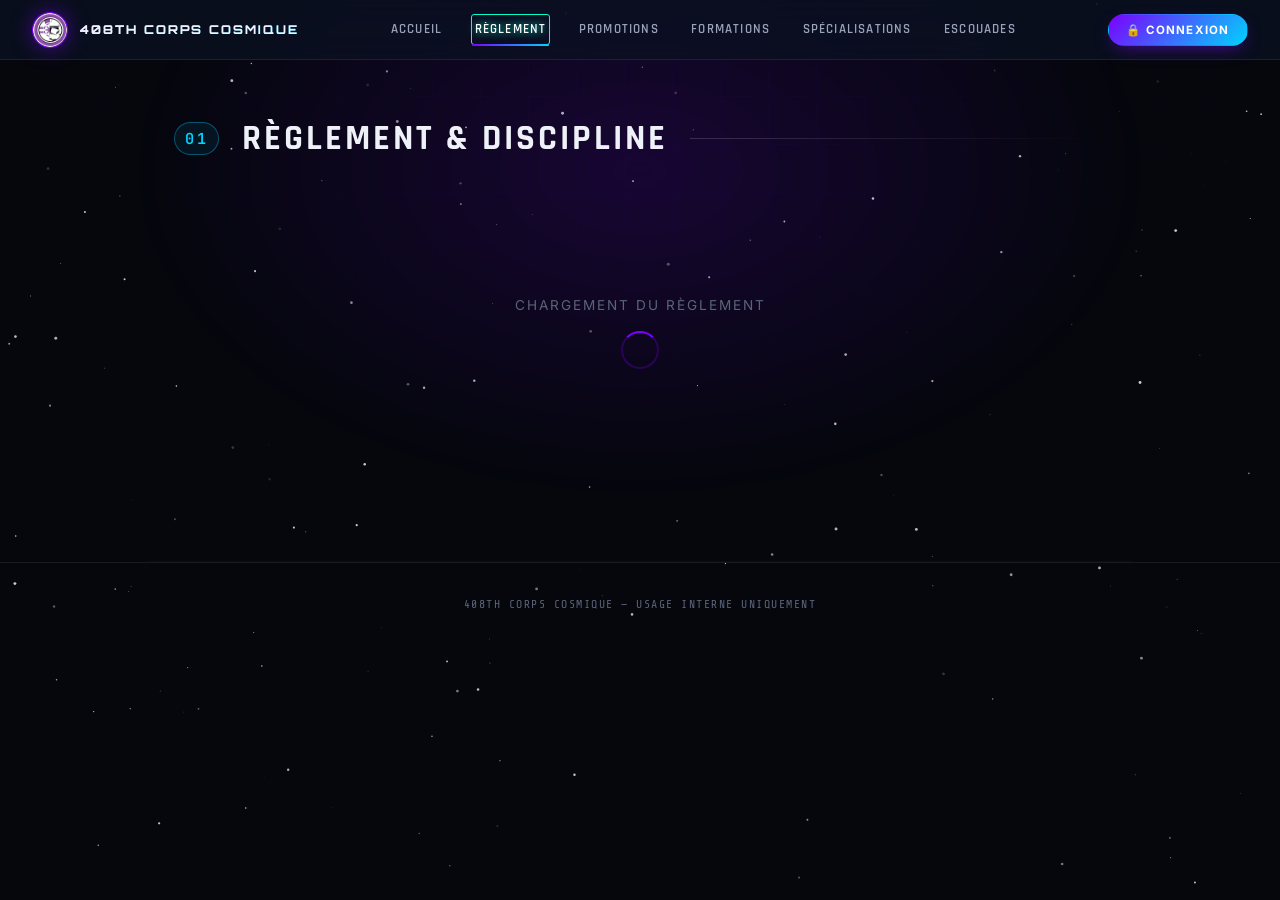
==== commit 8602ab64: "Rename discipline (1).html to discipline.html" ====
--- a/discipline.html
+++ b/discipline.html
@@ -1,911 +1,1764 @@
-<!DOCTYPE html>
-<html lang="fr">
-<head>
-  <meta charset="UTF-8">
-  <title>408th Corps Cosmique - Règlement</title>
-  <link rel="stylesheet" href="style.css">
-  <link rel="icon" type="image/png" href="Logo_408th.png">
-  <meta property="og:title" content="408th Corps Cosmique">
-  <meta property="og:description" content="Règlement du 408th Corps Cosmique">
-  <meta property="og:type" content="website">
-  <meta property="og:url" content="https://408thcorpscosmique.github.io/site408/discipline.html">
-  <meta property="og:image" content="https://408thcorpscosmique.github.io/site408/Logo_408th.png">
-  <meta name="theme-color" content="#7B00FF">
-  <style>
-    /* ── Auth bar ── */
-    #auth-bar {
-      display: flex; align-items: center; gap: 0.6rem;
-      padding: 0.5rem 1rem 0.5rem 1.2rem;
-      background: rgba(10,20,40,0.85);
-      border-bottom: 1px solid rgba(123,0,255,0.25);
-      justify-content: flex-end;
-      backdrop-filter: blur(6px);
-      position: relative; z-index: 50;
-    }
-    .auth-user-wrap { display: none; align-items: center; gap: 0.5rem; }
-    .auth-user-wrap.visible { display: flex; }
-    .auth-avatar {
-      width: 30px; height: 30px; border-radius: 50%;
-      border: 2px solid #7B00FF; object-fit: cover;
-    }
-    .auth-avatar-fallback {
-      width: 30px; height: 30px; border-radius: 50%;
-      border: 2px solid #7B00FF; background: rgba(123,0,255,0.2);
-      color: #7B00FF; font-size: 0.65rem; font-weight: 700;
-      display: flex; align-items: center; justify-content: center;
-      text-transform: uppercase;
-    }
-    .auth-username {
-      font-size: 0.68rem; color: #666;
-      max-width: 110px; letter-spacing: 0.5px;
-      overflow: hidden; text-overflow: ellipsis; white-space: nowrap;
-    }
-    .auth-btn {
-      padding: 0.3rem 0.9rem; border-radius: 4px;
-      font-size: 0.7rem; font-weight: 600;
-      letter-spacing: 1.5px; text-transform: uppercase;
-      cursor: pointer; border: 1px solid;
-      transition: all 0.2s; font-family: inherit;
-    }
-    .auth-btn-login { background: transparent; border-color: rgba(123,0,255,0.5); color: #a080d0; }
-    .auth-btn-login:hover { background: rgba(123,0,255,0.2); border-color: #7B00FF; color: #fff; }
-    .auth-btn-logout { background: transparent; border-color: rgba(231,76,60,0.4); color: #b06060; }
-    .auth-btn-logout:hover { background: rgba(231,76,60,0.18); border-color: #e74c3c; color: #fff; }
-
-    /* ── Admin & Accounts buttons ── */
-    #admin-toggle-btn, #accounts-btn {
-      position: fixed; right: 1.5rem; z-index: 999;
-      background: rgba(10,20,40,0.95); border-radius: 6px;
-      font-size: 0.78rem; letter-spacing: 1px; text-transform: uppercase;
-      cursor: pointer; padding: 0.6rem 1.1rem;
-      border: 1px solid #7B00FF; color: #c8cdd6;
-      box-shadow: 0 0 18px rgba(123,0,255,0.3);
-      transition: all 0.2s; display: none; align-items: center; gap: 0.5rem;
-    }
-    #admin-toggle-btn { bottom: 1.5rem; }
-    #accounts-btn { bottom: 5.6rem; border-color: #00ff88; box-shadow: 0 0 18px rgba(0,255,136,0.18); }
-    #admin-toggle-btn.visible, #accounts-btn.visible { display: flex; }
-    #admin-toggle-btn:hover { background: rgba(123,0,255,0.2); color: #fff; box-shadow: 0 0 28px rgba(123,0,255,0.5); }
-    #accounts-btn:hover { background: rgba(0,255,136,0.15); color: #fff; }
-
-    /* ── Admin panel ── */
-    #admin-panel {
-      display: none; position: fixed; bottom: 5rem; right: 1.5rem; z-index: 998;
-      background: linear-gradient(135deg, rgba(10,20,40,0.98) 0%, rgba(5,10,25,0.98) 100%);
-      border: 1px solid #7B00FF; border-radius: 8px; padding: 1.5rem;
-      width: 400px; max-height: 80vh; overflow-y: auto;
-      box-shadow: 0 0 40px rgba(0,0,0,0.8), 0 0 20px rgba(123,0,255,0.2);
-    }
-    #admin-panel.open { display: block; animation: panelIn 0.2s ease; }
-    @keyframes panelIn { from { opacity:0; transform:translateY(10px); } to { opacity:1; transform:translateY(0); } }
-    #admin-panel h3 {
-      color: #7B00FF; text-transform: uppercase; letter-spacing: 2px;
-      font-size: 0.85rem; margin: 0 0 1.2rem; padding-bottom: 0.6rem;
-      border-bottom: 1px solid rgba(123,0,255,0.3);
-    }
-    #admin-panel h4 {
-      color: #aaa; text-transform: uppercase; letter-spacing: 1.5px;
-      font-size: 0.75rem; margin: 1rem 0 0.5rem; padding-top: 0.75rem;
-      border-top: 1px solid rgba(255,255,255,0.06);
-    }
-    .admin-form { display: flex; flex-direction: column; gap: 0.6rem; }
-    .admin-form label {
-      font-size: 0.72rem; color: #888; text-transform: uppercase;
-      letter-spacing: 1px; margin-bottom: -0.3rem;
-    }
-    .admin-form input, .admin-form select, .admin-form textarea {
-      background: rgba(255,255,255,0.05); border: 1px solid rgba(255,255,255,0.12);
-      border-radius: 4px; color: #c8cdd6; padding: 0.5rem 0.7rem;
-      font-size: 0.82rem; font-family: inherit; width: 100%;
-      transition: border-color 0.2s; box-sizing: border-box;
-    }
-    .admin-form input:focus, .admin-form select:focus, .admin-form textarea:focus { outline: none; border-color: #7B00FF; }
-    .admin-form textarea { resize: vertical; min-height: 80px; }
-    .admin-btn {
-      margin-top: 0.4rem; padding: 0.6rem 1rem; border-radius: 4px;
-      font-size: 0.78rem; font-weight: 600; letter-spacing: 1px;
-      text-transform: uppercase; cursor: pointer; border: 1px solid #7B00FF;
-      background: rgba(123,0,255,0.15); color: #c8cdd6; transition: all 0.2s; width: 100%;
-    }
-    .admin-btn:hover { background: rgba(123,0,255,0.35); color: #fff; }
-    .admin-btn.danger { border-color: #e74c3c; background: rgba(231,76,60,0.12); color: #e74c3c; }
-    .admin-btn.danger:hover { background: rgba(231,76,60,0.3); color: #fff; }
-    .admin-btn.secondary { border-color: #00ff88; background: rgba(0,255,136,0.08); color: #00ff88; }
-    .admin-btn.secondary:hover { background: rgba(0,255,136,0.2); color: #fff; }
-    .admin-notice { font-size: 0.72rem; color: #555; text-align: center; margin-top: 0.5rem; }
-    .admin-notice.success { color: #00ff88; }
-    .admin-notice.error { color: #e74c3c; }
-
-    /* ── Items builder ── */
-    #items-builder { display: flex; flex-direction: column; gap: 0.5rem; margin-top: 0.3rem; }
-    .item-row {
-      display: flex; gap: 0.4rem; align-items: flex-start;
-    }
-    .item-row textarea {
-      flex: 1; min-height: 48px; resize: vertical;
-      background: rgba(255,255,255,0.04); border: 1px solid rgba(255,255,255,0.1);
-      border-radius: 4px; color: #c8cdd6; padding: 0.4rem 0.6rem;
-      font-size: 0.8rem; font-family: inherit; box-sizing: border-box;
-    }
-    .item-row textarea:focus { outline: none; border-color: #7B00FF; }
-    .item-row .item-controls { display: flex; flex-direction: column; gap: 0.2rem; }
-    .item-row button {
-      background: rgba(255,255,255,0.05); border: 1px solid rgba(255,255,255,0.12);
-      border-radius: 3px; color: #888; font-size: 0.75rem; cursor: pointer;
-      padding: 0.2rem 0.5rem; transition: all 0.15s; white-space: nowrap;
-    }
-    .item-row button:hover { background: rgba(231,76,60,0.2); border-color: #e74c3c; color: #e74c3c; }
-    .item-row button.move-btn:hover { background: rgba(123,0,255,0.2); border-color: #7B00FF; color: #a080ff; }
-    #add-item-btn {
-      background: rgba(0,255,136,0.07); border: 1px dashed rgba(0,255,136,0.3);
-      border-radius: 4px; color: #00ff88; font-size: 0.75rem; cursor: pointer;
-      padding: 0.5rem; text-align: center; transition: all 0.2s; width: 100%;
-    }
-    #add-item-btn:hover { background: rgba(0,255,136,0.15); }
-
-    /* ── Section tabs ── */
-    #section-list {
-      display: flex; flex-direction: column; gap: 0.35rem; margin-bottom: 1rem;
-    }
-    .section-tab {
-      display: flex; justify-content: space-between; align-items: center;
-      padding: 0.5rem 0.75rem; border-radius: 4px;
-      background: rgba(255,255,255,0.03); border: 1px solid rgba(255,255,255,0.07);
-      cursor: pointer; transition: all 0.15s;
-    }
-    .section-tab:hover { border-color: rgba(123,0,255,0.4); background: rgba(123,0,255,0.08); }
-    .section-tab.active-tab { border-color: #7B00FF; background: rgba(123,0,255,0.15); }
-    .section-tab-left { display: flex; flex-direction: column; gap: 0.1rem; }
-    .section-tab-num { font-size: 0.65rem; color: #7B00FF; letter-spacing: 1px; font-weight: 700; }
-    .section-tab-title { font-size: 0.82rem; color: #c8cdd6; }
-    .section-tab-actions { display: flex; gap: 0.3rem; }
-    .section-tab-actions button {
-      background: none; border: 1px solid rgba(255,255,255,0.12);
-      border-radius: 3px; color: #777; font-size: 0.7rem; cursor: pointer;
-      padding: 0.15rem 0.45rem; transition: all 0.15s;
-    }
-    .section-tab-actions button:hover { color: #fff; }
-    .section-tab-actions .del-section:hover { border-color: #e74c3c; background: rgba(231,76,60,0.15); color: #e74c3c; }
-    .section-tab-actions .edit-section:hover { border-color: #7B00FF; background: rgba(123,0,255,0.15); color: #a080ff; }
-
-    /* ── Accounts modal ── */
-    .modal-overlay {
-      display: none; position: fixed; inset: 0; background: rgba(0,0,0,0.75);
-      backdrop-filter: blur(6px); z-index: 1000; align-items: center;
-      justify-content: center; padding: 1rem;
-    }
-    .modal-overlay.active { display: flex; animation: modalFadeIn 0.2s ease; }
-    @keyframes modalFadeIn { from { opacity:0; transform:scale(0.96); } to { opacity:1; transform:scale(1); } }
-    .modal-content {
-      position: relative;
-      background: linear-gradient(135deg, rgba(10,20,40,0.98) 0%, rgba(5,10,25,0.98) 100%);
-      border: 1px solid #7B00FF;
-      box-shadow: 0 0 40px rgba(0,0,0,0.8), 0 0 15px rgba(123,0,255,0.2);
-      border-radius: 6px; padding: 2rem; max-width: 760px; width: 100%;
-      max-height: 90vh; overflow-y: auto;
-    }
-    .close-modal {
-      position: absolute; top: 1rem; right: 1rem; background: none;
-      border: 1px solid rgba(255,255,255,0.15); color: #aaa;
-      font-size: 1.3rem; line-height: 1; width: 2rem; height: 2rem;
-      border-radius: 4px; cursor: pointer; display: flex;
-      align-items: center; justify-content: center; transition: all 0.2s;
-    }
-    .close-modal:hover { color: #fff; border-color: #7B00FF; background: rgba(255,255,255,0.05); }
-    .modal-title { color: #fff; text-transform: uppercase; letter-spacing: 3px; font-size: 1.2rem; margin: 0 0 0.3rem; }
-    .modal-role { color: #7B00FF; text-transform: uppercase; letter-spacing: 1.5px; font-size: 0.8rem; font-weight: 500; margin: 0 0 1.2rem; }
-
-    /* ── Discipline content ── */
-    #discipline-content { padding: 2rem 0; }
-
-    .disc-section {
-      margin-bottom: 3rem; padding: 2rem;
-      background: rgba(255,255,255,0.02);
-      border: 1px solid rgba(123,0,255,0.12);
-      border-radius: 8px;
-      transition: border-color 0.2s;
-    }
-    .disc-section:hover { border-color: rgba(123,0,255,0.25); }
-
-    .disc-section-header {
-      display: flex; align-items: baseline; gap: 1.2rem; margin-bottom: 1.5rem;
-    }
-    .disc-number {
-      font-size: 3rem; font-weight: 900; color: rgba(123,0,255,0.18);
-      line-height: 1; flex-shrink: 0;
-      font-family: monospace;
-    }
-    .disc-title {
-      font-size: 1.4rem; text-transform: uppercase; letter-spacing: 3px;
-      color: #fff; margin: 0;
-    }
-
-    .disc-list { list-style: none; padding: 0; margin: 0; display: flex; flex-direction: column; gap: 0.75rem; }
-    .disc-list li {
-      padding: 0.75rem 1rem;
-      background: rgba(255,255,255,0.025);
-      border-left: 3px solid rgba(123,0,255,0.4);
-      border-radius: 0 4px 4px 0;
-      color: #c8cdd6; line-height: 1.6; font-size: 0.95rem;
-    }
-    .disc-list li strong { color: #fff; }
-    .disc-list li code {
-      display: block; margin-top: 0.3rem;
-      background: rgba(0,0,0,0.35); border-radius: 4px;
-      padding: 0.4rem 0.7rem; font-size: 0.85rem; color: #00ff88;
-      letter-spacing: 1px;
-    }
-    .disc-list li em { color: #888; font-style: normal; font-size: 0.85rem; }
-
-    /* Table type */
-    .disc-table-wrap { overflow-x: auto; margin-top: 0.5rem; }
-    .disc-table {
-      width: 100%; border-collapse: collapse;
-      font-size: 0.9rem;
-    }
-    .disc-table th {
-      background: rgba(123,0,255,0.15); color: #a080ff;
-      padding: 0.6rem 1rem; text-align: left;
-      text-transform: uppercase; letter-spacing: 1px; font-size: 0.78rem;
-      border-bottom: 1px solid rgba(123,0,255,0.3);
-    }
-    .disc-table td {
-      padding: 0.6rem 1rem; border-bottom: 1px solid rgba(255,255,255,0.05);
-      color: #c8cdd6;
-    }
-    .disc-table tr:last-child td { border-bottom: none; }
-    .disc-table tr:hover td { background: rgba(123,0,255,0.06); }
-
-    /* Note type */
-    .disc-note {
-      background: rgba(255,200,0,0.06); border: 1px solid rgba(255,200,0,0.15);
-      border-radius: 6px; padding: 0.85rem 1.1rem;
-      color: #c8a840; font-size: 0.88rem; line-height: 1.6;
-      margin-bottom: 1rem;
-    }
-
-    /* Subtitle inside section */
-    .disc-subtitle {
-      font-size: 0.88rem; text-transform: uppercase; letter-spacing: 2px;
-      color: #7B00FF; margin: 1.2rem 0 0.6rem; font-weight: 700;
-    }
-
-    .disc-loading {
-      text-align: center; padding: 4rem 1rem; color: #555;
-      font-size: 0.85rem; letter-spacing: 2px; text-transform: uppercase;
-    }
-    .disc-loading::after {
-      content: ''; display: block; width: 32px; height: 32px; margin: 1rem auto 0;
-      border: 2px solid rgba(123,0,255,0.2); border-top-color: #7B00FF;
-      border-radius: 50%; animation: spin 0.8s linear infinite;
-    }
-    @keyframes spin { to { transform: rotate(360deg); } }
-
-    /* Admin inline edit overlay on sections */
-    .disc-section-admin-bar {
-      display: none; justify-content: flex-end; gap: 0.5rem;
-      margin-top: 1rem; padding-top: 0.75rem;
-      border-top: 1px solid rgba(255,255,255,0.06);
-    }
-    .disc-section-admin-bar.visible { display: flex; }
-    .disc-section-admin-bar button {
-      padding: 0.35rem 0.85rem; border-radius: 4px; font-size: 0.72rem;
-      font-weight: 600; letter-spacing: 1px; text-transform: uppercase;
-      cursor: pointer; transition: all 0.2s;
-    }
-    .btn-edit-sec { background: rgba(123,0,255,0.15); border: 1px solid #7B00FF; color: #c8cdd6; }
-    .btn-edit-sec:hover { background: rgba(123,0,255,0.35); color: #fff; }
-    .btn-del-sec { background: rgba(231,76,60,0.12); border: 1px solid #e74c3c; color: #e74c3c; }
-    .btn-del-sec:hover { background: rgba(231,76,60,0.3); color: #fff; }
-  </style>
-</head>
-<body>
-<canvas id="stars-canvas"></canvas>
-
-<nav>
-  <div class="nav-logo">
-    <img src="Logo_408th.png" alt="Logo 408th" class="logo-img">
-    <span class="nav-brand">408TH CORPS COSMIQUE</span>
-  </div>
-  <a href="index.html">Accueil</a>
-  <a href="discipline.html" class="active">Règlement</a>
-  <a href="promotions.html">Promotions</a>
-  <a href="formations.html">Formations</a>
-  <a href="specs.html">Spécialisations</a>
-  <a href="escouades.html">Escouades</a>
-
-  <div class="nav-auth" id="navAuth">
-    <div class="auth-user-wrap" id="authUserWrap">
-      <img class="auth-avatar" id="authAvatarImg" src="" alt="" style="display:none">
-      <div class="auth-avatar-fallback" id="authAvatarFallback" style="display:none"></div>
-      <span class="auth-username" id="authUsername"></span>
-    </div>
-    <button class="auth-btn auth-btn-login" id="loginBtn">🔒 Connexion</button>
-    <button class="auth-btn auth-btn-logout" id="logoutBtn" style="display:none">Déconnexion</button>
-  </div>
-</nav>
-
-<section class="content">
-  <div class="section-header reveal">
-    <div class="section-number">01</div>
-    <h2 class="section-title">Règlement &amp; Discipline</h2>
-    <div class="section-line"></div>
-  </div>
-  <div id="discipline-content">
-    <div class="disc-loading">Chargement du règlement</div>
-  </div>
-</section>
-
-<!-- ── Admin toggle ── -->
-<button id="admin-toggle-btn">
-  <svg width="14" height="14" viewBox="0 0 24 24" fill="none" stroke="currentColor" stroke-width="2">
-    <circle cx="12" cy="12" r="3"></circle>
-    <path d="M19.07 4.93a10 10 0 0 1 0 14.14M4.93 4.93a10 10 0 0 0 0 14.14"></path>
-  </svg>
-  Admin
-</button>
-
-<!-- ── Accounts button ── -->
-<button id="accounts-btn">
-  <svg width="14" height="14" viewBox="0 0 24 24" fill="none" stroke="currentColor" stroke-width="2">
-    <path d="M16 21v-2a4 4 0 0 0-4-4H6a4 4 0 0 0-4 4v2"/>
-    <circle cx="9" cy="7" r="4"/>
-    <path d="M22 21v-2a4 4 0 0 0-3-3.87"/>
-    <path d="M16 3.13a4 4 0 0 1 0 7.75"/>
-  </svg>
-  Comptes
-</button>
-
-<!-- ── Admin panel ── -->
-<div id="admin-panel">
-  <h3>⚙ Panneau Admin — Règlement</h3>
-
-  <!-- Section list -->
-  <div id="section-list-wrap">
-    <h4>Sections existantes</h4>
-    <div id="section-list"><p style="color:#555;font-size:0.78rem;">Chargement…</p></div>
-    <button class="admin-btn secondary" id="new-section-btn" style="margin-top:0.5rem;">+ Nouvelle section</button>
-  </div>
-
-  <!-- Section form -->
-  <div id="section-form-wrap" style="display:none;">
-    <h4 id="form-mode-label">Nouvelle section</h4>
-    <form class="admin-form" id="admin-form" autocomplete="off">
-      <input type="hidden" id="edit-doc-id" value="">
-
-      <label>Numéro (affiché en fond)</label>
-      <input type="text" id="a-number" placeholder="01" required>
-
-      <label>Titre de la section *</label>
-      <input type="text" id="a-title" placeholder="Discipline &amp; Comportement" required>
-
-      <label>Ordre d'affichage</label>
-      <input type="number" id="a-ordre" placeholder="1" min="0">
-
-      <label>Type de section</label>
-      <select id="a-type">
-        <option value="list">Liste de règles</option>
-        <option value="table">Tableau</option>
-        <option value="mixed">Mixte (liste + tableau + notes)</option>
-      </select>
-
-      <!-- For table type: column headers -->
-      <div id="table-cols-wrap" style="display:none;">
-        <label>En-têtes colonnes (séparés par |)</label>
-        <input type="text" id="a-cols" placeholder="Sanction|Conséquences|Durée / Expiration">
-      </div>
-
-      <!-- Sub-title before items (optional) -->
-      <label>Sous-titre (optionnel)</label>
-      <input type="text" id="a-subtitle" placeholder="Échelle des Sanctions">
-
-      <!-- Note (optional) -->
-      <label>Note / encadré jaune (optionnel, HTML ok)</label>
-      <textarea id="a-note" placeholder="*Note : Au-delà, application des Ultra-Blâmes…*"></textarea>
-
-      <!-- Items builder -->
-      <label style="margin-top:0.5rem;">
-        Éléments
-        <span style="color:#555;font-weight:normal;text-transform:none;letter-spacing:0;">
-          — liste: texte libre (HTML ok) · tableau: valeurs séparées par |
-        </span>
-      </label>
-      <div id="items-builder"></div>
-      <button type="button" id="add-item-btn">+ Ajouter un élément</button>
-
-      <button type="submit" class="admin-btn" id="admin-submit-btn">Enregistrer la section</button>
-      <button type="button" class="admin-btn danger" id="cancel-edit-btn">Annuler</button>
-    </form>
-    <div class="admin-notice" id="admin-notice"></div>
-  </div>
-</div>
-
-<!-- ── Accounts modal ── -->
-<div id="accounts-modal" class="modal-overlay">
-  <div class="modal-content" style="max-width:760px;">
-    <button class="close-modal" id="close-accounts-modal" aria-label="Fermer">&times;</button>
-    <h2 class="modal-title">Gestion des comptes</h2>
-    <p class="modal-role">Superadmin uniquement</p>
-
-    <div id="accounts-list" style="display:grid; gap:0.75rem; margin-bottom:1rem;"></div>
-
-    <form id="add-account-form" class="admin-form">
-      <label>Email</label>
-      <input type="email" id="new-account-email" placeholder="admin@mail.com" required>
-      <label>Rôle</label>
-      <select id="new-account-role">
-        <option value="admin">admin</option>
-        <option value="superadmin">superadmin</option>
-      </select>
-      <button type="submit" class="admin-btn">Ajouter / mettre à jour</button>
-    </form>
-    <div id="accounts-notice" class="admin-notice"></div>
-  </div>
-</div>
-
-<footer><p>408TH CORPS COSMIQUE &mdash; USAGE INTERNE UNIQUEMENT</p></footer>
-
-<script src="script.js"></script>
-
-<script type="module">
-import { initializeApp }        from "https://www.gstatic.com/firebasejs/10.12.2/firebase-app.js";
-import { getFirestore, collection, addDoc, updateDoc, deleteDoc, doc, orderBy, query, onSnapshot, getDoc }
-                                from "https://www.gstatic.com/firebasejs/10.12.2/firebase-firestore.js";
-import { getAuth, signInWithPopup, signInWithRedirect, GoogleAuthProvider, onAuthStateChanged, signOut }
-                                from "https://www.gstatic.com/firebasejs/10.12.2/firebase-auth.js";
-import { getDatabase, ref as dbRef, get, child, set, remove }
-                                from "https://www.gstatic.com/firebasejs/10.12.2/firebase-database.js";
-
-/* ══════════════════════════════════════════════
-   Firebase config (identique à escouades.html)
-══════════════════════════════════════════════ */
-const firebaseConfig = {
-  apiKey: "AIzaSyCd2zU0S1G7gw68HbS_NGvjAH00IlcB8VU",
-  authDomain: "thsite-3fe39.firebaseapp.com",
-  databaseURL: "https://thsite-3fe39-default-rtdb.europe-west1.firebasedatabase.app",
-  projectId: "thsite-3fe39",
-  storageBucket: "thsite-3fe39.firebasestorage.app",
-  messagingSenderId: "974675357380",
-  appId: "1:974675357380:web:836fbaae3fb66034e6a391",
-  measurementId: "G-Y95QVRY8WK"
-};
-
-const app      = initializeApp(firebaseConfig);
-const db       = getFirestore(app);
-const auth     = getAuth(app);
-const rtdb     = getDatabase(app);
-const provider = new GoogleAuthProvider();
-
-/* ══════════════════════════════════════════════
-   State
-══════════════════════════════════════════════ */
-let currentUserRole = null;
-let editingDocId    = null;   // null = create, string = update
-
-/* ══════════════════════════════════════════════
-   DOM refs — auth
-══════════════════════════════════════════════ */
-const loginBtn        = document.getElementById("loginBtn");
-const logoutBtn       = document.getElementById("logoutBtn");
-const avatarWrap      = document.getElementById("authUserWrap");
-const avatarImg       = document.getElementById("authAvatarImg");
-const avatarFall      = document.getElementById("authAvatarFallback");
-const usernameEl      = document.getElementById("authUsername");
-const adminBtn        = document.getElementById("admin-toggle-btn");
-const adminPanel      = document.getElementById("admin-panel");
-const accountsBtn     = document.getElementById("accounts-btn");
-const accountsModal   = document.getElementById("accounts-modal");
-const closeAccModal   = document.getElementById("close-accounts-modal");
-const accountsList    = document.getElementById("accounts-list");
-const addAccountForm  = document.getElementById("add-account-form");
-const newAccEmail     = document.getElementById("new-account-email");
-const newAccRole      = document.getElementById("new-account-role");
-const accountsNotice  = document.getElementById("accounts-notice");
-
-/* ══════════════════════════════════════════════
-   DOM refs — admin form
-══════════════════════════════════════════════ */
-const sectionListWrap  = document.getElementById("section-list-wrap");
-const sectionFormWrap  = document.getElementById("section-form-wrap");
-const formModeLabel    = document.getElementById("form-mode-label");
-const sectionListEl    = document.getElementById("section-list");
-const newSectionBtn    = document.getElementById("new-section-btn");
-const adminForm        = document.getElementById("admin-form");
-const editDocIdInp     = document.getElementById("edit-doc-id");
-const aNumber          = document.getElementById("a-number");
-const aTitle           = document.getElementById("a-title");
-const aOrdre           = document.getElementById("a-ordre");
-const aType            = document.getElementById("a-type");
-const aSubtitle        = document.getElementById("a-subtitle");
-const aNote            = document.getElementById("a-note");
-const aCols            = document.getElementById("a-cols");
-const tableColsWrap    = document.getElementById("table-cols-wrap");
-const itemsBuilder     = document.getElementById("items-builder");
-const addItemBtn       = document.getElementById("add-item-btn");
-const submitBtn        = document.getElementById("admin-submit-btn");
-const cancelEditBtn    = document.getElementById("cancel-edit-btn");
-const adminNotice      = document.getElementById("admin-notice");
-
-/* ══════════════════════════════════════════════
-   Auth helpers
-══════════════════════════════════════════════ */
-function showAvatar(user) {
-  avatarWrap.classList.add("visible");
-  const name = user.displayName || user.email.split("@")[0];
-  usernameEl.textContent = name;
-  if (user.photoURL) {
-    avatarImg.src = user.photoURL; avatarImg.alt = name;
-    avatarImg.style.display = "block"; avatarFall.style.display = "none";
-  } else {
-    const initials = name.split(" ").map(w => w[0]).join("").slice(0,2).toUpperCase();
-    avatarFall.textContent = initials;
-    avatarFall.style.display = "flex"; avatarImg.style.display = "none";
-  }
-}
-function hideAvatar() {
-  avatarWrap.classList.remove("visible");
-  avatarImg.style.display = "none"; avatarFall.style.display = "none";
-  usernameEl.textContent = "";
-}
-function emailToKey(email) { return email.trim().toLowerCase().replace(/\./g,","); }
-
-onAuthStateChanged(auth, async user => {
-  if (user) {
-    showAvatar(user);
-    loginBtn.style.display  = "none";
-    logoutBtn.style.display = "inline-block";
-    const snap = await get(child(dbRef(rtdb), `admins/${emailToKey(user.email)}`));
-    if (snap.exists()) {
-      currentUserRole = snap.val().role;
-      adminBtn.classList.add("visible");
-      if (currentUserRole === "superadmin") accountsBtn.classList.add("visible");
-      else accountsBtn.classList.remove("visible");
-    } else {
-      currentUserRole = null;
-      adminBtn.classList.remove("visible");
-      accountsBtn.classList.remove("visible");
-      adminPanel.classList.remove("open");
-    }
-    refreshAdminBars();
-  } else {
-    hideAvatar();
-    currentUserRole = null;
-    loginBtn.style.display  = "inline-block";
-    logoutBtn.style.display = "none";
-    adminBtn.classList.remove("visible");
-    accountsBtn.classList.remove("visible");
-    adminPanel.classList.remove("open");
-    accountsModal.classList.remove("active");
-    refreshAdminBars();
-  }
-});
-
-loginBtn.addEventListener("click", async () => {
-  try { await signInWithPopup(auth, provider); }
-  catch { try { await signInWithRedirect(auth, provider); } catch(e) { alert("Connexion impossible."); } }
-});
-logoutBtn.addEventListener("click", () => signOut(auth));
-
-/* ══════════════════════════════════════════════
-   Accounts management
-══════════════════════════════════════════════ */
-function setAccNotice(msg, cls="admin-notice") { accountsNotice.textContent=msg; accountsNotice.className=cls; }
-
-async function loadAccounts() {
-  accountsList.innerHTML = '<p style="color:#888;margin:0;">Chargement...</p>';
-  try {
-    const snap = await get(child(dbRef(rtdb), "admins"));
-    if (!snap.exists()) { accountsList.innerHTML = '<p style="color:#888;margin:0;">Aucun compte.</p>'; return; }
-    accountsList.innerHTML = "";
-    Object.entries(snap.val()).forEach(([key, data]) => {
-      const email = key.replace(/,/g,".");
-      const row = document.createElement("div");
-      row.style.cssText = "display:flex;justify-content:space-between;align-items:center;gap:.75rem;padding:.75rem .9rem;border:1px solid rgba(255,255,255,.08);border-radius:6px;background:rgba(255,255,255,.03);";
-      row.innerHTML = `<div><div style="color:#fff;font-size:.85rem;">${email}</div><div style="color:#888;font-size:.72rem;text-transform:uppercase;letter-spacing:1px;">${data.role||"admin"}</div></div>`;
-      const del = document.createElement("button");
-      del.className = "admin-btn danger"; del.style.width="auto"; del.textContent="Supprimer";
-      del.addEventListener("click", async () => {
-        if (currentUserRole!=="superadmin") return;
-        if (!confirm(`Supprimer ${email} ?`)) return;
-        try { await remove(dbRef(rtdb,`admins/${key}`)); setAccNotice("Compte supprimé.","admin-notice success"); await loadAccounts(); }
-        catch(err) { setAccNotice("Erreur : "+err.message,"admin-notice error"); }
-      });
-      row.appendChild(del); accountsList.appendChild(row);
-    });
-  } catch(err) { accountsList.innerHTML = '<p style="color:#e74c3c;margin:0;">Erreur : '+err.message+"</p>"; }
-}
-
-accountsBtn.addEventListener("click", async () => {
-  if (currentUserRole!=="superadmin") return;
-  accountsModal.classList.add("active"); setAccNotice(""); await loadAccounts();
-});
-closeAccModal.addEventListener("click", () => accountsModal.classList.remove("active"));
-accountsModal.addEventListener("click", e => { if(e.target===accountsModal) accountsModal.classList.remove("active"); });
-addAccountForm.addEventListener("submit", async e => {
-  e.preventDefault();
-  if (currentUserRole!=="superadmin") return;
-  const email = newAccEmail.value.trim().toLowerCase();
-  if (!email) return;
-  try {
-    await set(dbRef(rtdb,`admins/${emailToKey(email)}`),{email,role:newAccRole.value});
-    setAccNotice("Compte ajouté.","admin-notice success");
-    newAccEmail.value=""; await loadAccounts();
-  } catch(err) { setAccNotice("Erreur : "+err.message,"admin-notice error"); }
-});
-
-/* ══════════════════════════════════════════════
-   Discipline rendering
-══════════════════════════════════════════════ */
-const discContent = document.getElementById("discipline-content");
-
-/** Parse items from Firestore array and render as HTML based on type */
-function renderSection(docId, data) {
-  const type     = data.type  || "list";
-  const items    = Array.isArray(data.items) ? data.items : [];
-  const cols     = data.cols  || "";
-  const subtitle = data.subtitle || "";
-  const note     = data.note  || "";
-
-  let innerHtml = "";
-
-  if (subtitle) innerHtml += `<div class="disc-subtitle">${subtitle}</div>`;
-
-  if (type === "table" || (type === "mixed" && cols)) {
-    const headers = cols.split("|").map(h=>h.trim());
-    innerHtml += `<div class="disc-table-wrap"><table class="disc-table"><thead><tr>
-      ${headers.map(h=>`<th>${h}</th>`).join("")}
-    </tr></thead><tbody>
-      ${items.map(item => {
-        const cells = item.split("|").map(c=>c.trim());
-        return `<tr>${cells.map(c=>`<td>${c}</td>`).join("")}</tr>`;
-      }).join("")}
-    </tbody></table></div>`;
-  } else {
-    // list
-    innerHtml += `<ul class="disc-list">
-      ${items.map(item => `<li>${item}</li>`).join("")}
-    </ul>`;
-  }
-
-  if (note) innerHtml += `<div class="disc-note">${note}</div>`;
-
-  return `
-  <div class="disc-section" data-id="${docId}">
-    <div class="disc-section-header">
-      <div class="disc-number">${data.number || "00"}</div>
-      <h3 class="disc-title">${data.title || ""}</h3>
-    </div>
-    ${innerHtml}
-    <div class="disc-section-admin-bar" id="admin-bar-${docId}">
-      <button class="btn-edit-sec" data-id="${docId}">✎ Modifier</button>
-      <button class="btn-del-sec" data-id="${docId}">✕ Supprimer</button>
-    </div>
-  </div>`;
-}
-
-function refreshAdminBars() {
-  document.querySelectorAll(".disc-section-admin-bar").forEach(bar => {
-    if (currentUserRole) bar.classList.add("visible");
-    else bar.classList.remove("visible");
-  });
-}
-
-/* ── Live Firestore listener ── */
-const q = query(collection(db,"discipline"), orderBy("ordre"));
-let allDocsCache = {};
-
-onSnapshot(q, snapshot => {
-  allDocsCache = {};
-  discContent.innerHTML = "";
-  if (snapshot.empty) {
-    discContent.innerHTML = '<p style="color:#555;text-align:center;padding:3rem;font-size:.85rem;">Aucune section pour l\'instant.</p>';
-    rebuildSectionList([]);
-    return;
-  }
-  const docs = [];
-  snapshot.forEach(d => { allDocsCache[d.id] = d.data(); docs.push({id:d.id, data:d.data()}); });
-  docs.forEach(({id,data}) => discContent.insertAdjacentHTML("beforeend", renderSection(id,data)));
-  refreshAdminBars();
-  bindSectionAdminBars();
-  rebuildSectionList(docs);
-}, err => {
-  discContent.innerHTML = `<p style="color:#e74c3c;text-align:center;padding:3rem;">Erreur Firestore : ${err.message}</p>`;
-});
-
-/* ── Bind inline edit/delete on rendered sections ── */
-function bindSectionAdminBars() {
-  document.querySelectorAll(".btn-edit-sec").forEach(btn => {
-    btn.addEventListener("click", () => { if(currentUserRole) openFormForEdit(btn.dataset.id); });
-  });
-  document.querySelectorAll(".btn-del-sec").forEach(btn => {
-    btn.addEventListener("click", () => { if(currentUserRole) deleteSection(btn.dataset.id); });
-  });
-}
-
-async function deleteSection(docId) {
-  const data = allDocsCache[docId] || {};
-  if (!confirm(`Supprimer la section "${data.title||docId}" ?`)) return;
-  try { await deleteDoc(doc(db,"discipline",docId)); }
-  catch(err) { alert("Erreur : "+err.message); }
-}
-
-/* ══════════════════════════════════════════════
-   Admin panel — section list sidebar
-══════════════════════════════════════════════ */
-function rebuildSectionList(docs) {
-  if (!sectionListEl) return;
-  if (!docs.length) { sectionListEl.innerHTML = '<p style="color:#555;font-size:.78rem;">Aucune section.</p>'; return; }
-  sectionListEl.innerHTML = "";
-  docs.forEach(({id,data}) => {
-    const tab = document.createElement("div");
-    tab.className = "section-tab"; tab.dataset.id = id;
-    tab.innerHTML = `
-      <div class="section-tab-left">
-        <span class="section-tab-num">${data.number||"00"}</span>
-        <span class="section-tab-title">${data.title||""}</span>
-      </div>
-      <div class="section-tab-actions">
-        <button class="edit-section" title="Modifier">✎</button>
-        <button class="del-section" title="Supprimer">✕</button>
-      </div>`;
-    tab.querySelector(".edit-section").addEventListener("click", e => { e.stopPropagation(); openFormForEdit(id); });
-    tab.querySelector(".del-section").addEventListener("click", e => { e.stopPropagation(); deleteSection(id); });
-    tab.addEventListener("click", () => {
-      const el = document.querySelector(`.disc-section[data-id="${id}"]`);
-      if (el) el.scrollIntoView({behavior:"smooth",block:"center"});
-    });
-    sectionListEl.appendChild(tab);
-  });
-}
-
-/* ══════════════════════════════════════════════
-   Admin panel — items builder
-══════════════════════════════════════════════ */
-function createItemRow(value = "") {
-  const row = document.createElement("div");
-  row.className = "item-row";
-  row.innerHTML = `
-    <textarea placeholder="Texte de l'élément (HTML ok). Pour tableau : col1|col2|col3">${value}</textarea>
-    <div class="item-controls">
-      <button type="button" class="move-btn" title="Monter">↑</button>
-      <button type="button" class="move-btn" title="Descendre">↓</button>
-      <button type="button" class="del-item-btn" title="Supprimer">✕</button>
-    </div>`;
-  row.querySelector(".del-item-btn").addEventListener("click", () => row.remove());
-  row.querySelector('[title="Monter"]').addEventListener("click", () => {
-    const prev = row.previousElementSibling;
-    if (prev && prev.classList.contains("item-row")) itemsBuilder.insertBefore(row, prev);
-  });
-  row.querySelector('[title="Descendre"]').addEventListener("click", () => {
-    const next = row.nextElementSibling;
-    if (next && next.classList.contains("item-row")) itemsBuilder.insertBefore(next, row);
-  });
-  return row;
-}
-
-addItemBtn.addEventListener("click", () => itemsBuilder.appendChild(createItemRow()));
-
-aType.addEventListener("change", () => {
-  tableColsWrap.style.display = (aType.value === "table" || aType.value === "mixed") ? "block" : "none";
-});
-
-/* ══════════════════════════════════════════════
-   Admin panel — open / close
-══════════════════════════════════════════════ */
-adminBtn.addEventListener("click", () => {
-  if (!currentUserRole) return;
-  adminPanel.classList.toggle("open");
-  if (adminPanel.classList.contains("open")) showSectionList();
-});
-
-function showSectionList() {
-  sectionListWrap.style.display = "block";
-  sectionFormWrap.style.display = "none";
-  editingDocId = null;
-}
-
-function showSectionForm() {
-  sectionListWrap.style.display = "none";
-  sectionFormWrap.style.display = "block";
-}
-
-newSectionBtn.addEventListener("click", () => {
-  resetForm();
-  formModeLabel.textContent = "Nouvelle section";
-  showSectionForm();
-});
-
-cancelEditBtn.addEventListener("click", () => {
-  resetForm();
-  showSectionList();
-});
-
-/* ══════════════════════════════════════════════
-   Admin panel — form helpers
-══════════════════════════════════════════════ */
-function getFormData() {
-  const items = Array.from(itemsBuilder.querySelectorAll(".item-row textarea"))
-                     .map(t => t.value.trim())
-                     .filter(Boolean);
-  return {
-    number  : aNumber.value.trim(),
-    title   : aTitle.value.trim(),
-    ordre   : parseInt(aOrdre.value || Date.now(), 10),
-    type    : aType.value,
-    cols    : aCols.value.trim(),
-    subtitle: aSubtitle.value.trim(),
-    note    : aNote.value.trim(),
-    items
-  };
-}
-
-function fillForm(data, docId) {
-  editingDocId = docId;
-  editDocIdInp.value = docId;
-  aNumber.value   = data.number   || "";
-  aTitle.value    = data.title    || "";
-  aOrdre.value    = data.ordre    || 1;
-  aType.value     = data.type     || "list";
-  aCols.value     = data.cols     || "";
-  aSubtitle.value = data.subtitle || "";
-  aNote.value     = data.note     || "";
-  tableColsWrap.style.display = (data.type==="table"||data.type==="mixed") ? "block" : "none";
-  itemsBuilder.innerHTML = "";
-  (data.items||[]).forEach(item => itemsBuilder.appendChild(createItemRow(item)));
-  submitBtn.textContent = "Enregistrer les modifications";
-  formModeLabel.textContent = `Modifier : ${data.title||""}`;
-}
-
-function resetForm() {
-  adminForm.reset();
-  editingDocId = null;
-  editDocIdInp.value = "";
-  itemsBuilder.innerHTML = "";
-  tableColsWrap.style.display = "none";
-  adminNotice.textContent = "";
-  adminNotice.className = "admin-notice";
-  submitBtn.textContent = "Enregistrer la section";
-  formModeLabel.textContent = "Nouvelle section";
-}
-
-async function openFormForEdit(docId) {
-  const data = allDocsCache[docId];
-  if (!data) {
-    const snap = await getDoc(doc(db,"discipline",docId));
-    if (!snap.exists()) return;
-    fillForm(snap.data(), docId);
-  } else {
-    fillForm(data, docId);
-  }
-  showSectionForm();
-  adminPanel.classList.add("open");
-  adminPanel.scrollTop = 0;
-}
-
-/* ══════════════════════════════════════════════
-   Admin form — submit
-══════════════════════════════════════════════ */
-adminForm.addEventListener("submit", async e => {
-  e.preventDefault();
-  if (!currentUserRole) { adminNotice.textContent="Non autorisé."; adminNotice.className="admin-notice error"; return; }
-  const data   = getFormData();
-  const docId  = editDocIdInp.value;
-  try {
-    if (docId) {
-      await updateDoc(doc(db,"discipline",docId), data);
-      adminNotice.textContent = "Section mise à jour !";
-    } else {
-      await addDoc(collection(db,"discipline"), data);
-      adminNotice.textContent = "Section ajoutée !";
-    }
-    adminNotice.className = "admin-notice success";
-    resetForm();
-    showSectionList();
-  } catch(err) {
-    adminNotice.textContent = "Erreur : "+err.message;
-    adminNotice.className   = "admin-notice error";
-  }
-});
-</script>
-</body>
-</html>
+<!DOCTYPE html>
+<html lang="fr">
+<head>
+  <meta charset="UTF-8">
+  <meta name="viewport" content="width=device-width, initial-scale=1">
+  <title>408th Corps Cosmique - Règlement</title>
+  <link rel="stylesheet" href="style.css">
+  <link rel="icon" type="image/png" href="Logo_408th.png">
+  <meta property="og:title" content="408th Corps Cosmique">
+  <meta property="og:description" content="Règlement du 408th Corps Cosmique">
+  <meta property="og:type" content="website">
+  <meta property="og:url" content="https://408thcorpscosmique.github.io/site408/discipline.html">
+  <meta property="og:image" content="https://408thcorpscosmique.github.io/site408/Logo_408th.png">
+  <meta name="theme-color" content="#7B00FF">
+
+  <link rel="preconnect" href="https://fonts.googleapis.com">
+  <link rel="preconnect" href="https://fonts.gstatic.com" crossorigin>
+  <link href="https://fonts.googleapis.com/css2?family=Rajdhani:wght@500;600;700&family=Orbitron:wght@600;700;800&family=Space+Grotesk:wght@500;600;700&family=Inter:wght@400;500;600;700&family=JetBrains+Mono:wght@400;500;600&display=swap" rel="stylesheet">
+
+  <script>
+    /* Applique le thème mémorisé AVANT le premier rendu pour éviter tout flash */
+    (function () {
+      try {
+        var raw = localStorage.getItem('corps408_ui_prefs_v1');
+        var p = raw ? JSON.parse(raw) : {};
+        var theme = p.theme || 'dark';
+        if (theme === 'auto') {
+          theme = window.matchMedia('(prefers-color-scheme: light)').matches ? 'light' : 'dark';
+        }
+        document.documentElement.setAttribute('data-theme', theme);
+        if (p.primary) document.documentElement.style.setProperty('--c-primary', p.primary);
+        if (p.secondary) document.documentElement.style.setProperty('--c-secondary', p.secondary);
+      } catch (e) {}
+    })();
+  </script>
+
+  <style>
+    /* ════════════════════════════════════════════════════════════
+       DESIGN TOKENS — Console de Commandement Stellaire
+       Palette par défaut : violet impérial / cyan signal, fond abyssal.
+       Toutes les valeurs ci-dessous sont surchargeables en direct
+       par le panneau « Apparence » (voir script de personnalisation).
+    ════════════════════════════════════════════════════════════ */
+    :root{
+      --c-primary:#7B00FF;
+      --c-primary-rgb:123,0,255;
+      --c-secondary:#00d4ff;
+      --c-secondary-rgb:0,212,255;
+      --c-success:#00ff88;
+      --c-danger:#ff4d5e;
+      --c-warning:#ffb020;
+
+      --bg-void:#05070d;
+      --bg-surface:#0b1120;
+      --bg-elevated:#111a2d;
+      --bg-elevated-2:#16203a;
+      --text-primary:#eef1f8;
+      --text-secondary:#9aa3ba;
+      --text-muted:#5b637a;
+      --border-subtle: rgba(255,255,255,0.08);
+      --border-strong: rgba(255,255,255,0.16);
+
+      --font-display:'Rajdhani', sans-serif;
+      --font-body:'Inter', sans-serif;
+      --font-mono:'JetBrains Mono', monospace;
+      --font-size-base:16px;
+
+      --radius-sm:6px;
+      --radius-md:12px;
+      --radius-lg:20px;
+      --transition-speed:0.25s;
+      --transition-fast:0.15s;
+      --dash-sidebar-width:230px;
+      --header-density:1;
+
+      --shadow-glow:0 0 50px rgba(var(--c-primary-rgb),0.22);
+      --shadow-card:0 14px 38px -18px rgba(0,0,0,0.65);
+    }
+
+    [data-theme="light"]{
+      --bg-void:#eef0f7;
+      --bg-surface:#ffffff;
+      --bg-elevated:#ffffff;
+      --bg-elevated-2:#f5f2fc;
+      --text-primary:#161a26;
+      --text-secondary:#4d5673;
+      --text-muted:#838ca6;
+      --border-subtle: rgba(20,20,50,0.09);
+      --border-strong: rgba(20,20,50,0.18);
+      --shadow-glow:0 0 50px rgba(var(--c-primary-rgb),0.10);
+      --shadow-card:0 14px 38px -20px rgba(30,30,60,0.25);
+    }
+
+    [data-animations="off"] *{ transition-duration:0s !important; animation-duration:0.001s !important; }
+    @media (prefers-reduced-motion: reduce){
+      *{ animation-duration:0.001s !important; transition-duration:0.001s !important; }
+    }
+
+    *{ box-sizing:border-box; }
+    html{ font-size:var(--font-size-base); scroll-behavior:smooth; }
+    body{
+      background:var(--bg-void);
+      color:var(--text-primary);
+      font-family:var(--font-body);
+      transition:background var(--transition-speed) ease, color var(--transition-speed) ease;
+    }
+    ::selection{ background:rgba(var(--c-primary-rgb),0.35); color:#fff; }
+    ::-webkit-scrollbar{ width:10px; height:10px; }
+    ::-webkit-scrollbar-track{ background:transparent; }
+    ::-webkit-scrollbar-thumb{ background:var(--border-strong); border-radius:10px; }
+    ::-webkit-scrollbar-thumb:hover{ background:var(--c-primary); }
+    :focus-visible{ outline:2px solid var(--c-secondary); outline-offset:2px; border-radius:4px; }
+
+    #stars-canvas{ position:fixed; inset:0; z-index:0; opacity:.8; pointer-events:none; }
+
+    /* ── Background ambiance : grille de commandement + halo ── */
+    body::before{
+      content:''; position:fixed; inset:0; z-index:0; pointer-events:none;
+      background-image:
+        linear-gradient(rgba(var(--c-primary-rgb),0.05) 1px, transparent 1px),
+        linear-gradient(90deg, rgba(var(--c-primary-rgb),0.05) 1px, transparent 1px);
+      background-size:48px 48px;
+      mask-image: radial-gradient(ellipse 80% 60% at 50% 0%, #000 30%, transparent 80%);
+      opacity:.5;
+    }
+    body::after{
+      content:''; position:fixed; top:-20%; left:50%; transform:translateX(-50%);
+      width:1100px; height:700px; z-index:0; pointer-events:none;
+      background:radial-gradient(ellipse at center, rgba(var(--c-primary-rgb),0.16), transparent 65%);
+      filter:blur(10px);
+    }
+
+    /* ════════════════════════════════════════════════════════════
+       NAVIGATION — barre de verre flottante
+    ════════════════════════════════════════════════════════════ */
+    nav{
+      position:sticky; top:0; z-index:200;
+      display:flex; align-items:center; gap:1.6rem;
+      padding:calc(0.9rem * var(--header-density)) 2rem;
+      background:color-mix(in srgb, var(--bg-surface) 78%, transparent);
+      backdrop-filter:blur(16px) saturate(140%);
+      border-bottom:1px solid var(--border-subtle);
+    }
+    .nav-logo{ display:flex; align-items:center; gap:.65rem; margin-right:.5rem; }
+    .logo-img{ width:34px; height:34px; object-fit:contain; filter:drop-shadow(0 0 10px rgba(var(--c-primary-rgb),.55)); }
+    .nav-brand{
+      font-family:var(--font-display); font-weight:700; letter-spacing:2.5px;
+      font-size:.92rem; color:var(--text-primary); text-transform:uppercase;
+      background:linear-gradient(90deg, var(--text-primary), var(--c-secondary));
+      -webkit-background-clip:text; background-clip:text;
+    }
+    nav a{
+      position:relative; color:var(--text-secondary); text-decoration:none;
+      font-size:.82rem; font-weight:600; letter-spacing:1.2px; text-transform:uppercase;
+      padding:.4rem .15rem; transition:color var(--transition-fast);
+    }
+    nav a::after{
+      content:''; position:absolute; left:0; right:100%; bottom:-2px; height:2px;
+      background:linear-gradient(90deg, var(--c-primary), var(--c-secondary));
+      transition:right var(--transition-speed) ease; border-radius:2px;
+    }
+    nav a:hover{ color:var(--text-primary); }
+    nav a:hover::after, nav a.active::after{ right:0; }
+    nav a.active{ color:#fff; }
+
+    .nav-auth{ margin-left:auto; display:flex; align-items:center; gap:.6rem; }
+    #auth-bar{ display:none; } /* fusionné dans .nav-auth ci-dessus, ancien id neutralisé visuellement */
+
+    .auth-user-wrap{ display:none; align-items:center; gap:.55rem; padding:.3rem .7rem .3rem .3rem; border-radius:99px; background:var(--bg-elevated); border:1px solid var(--border-subtle); }
+    .auth-user-wrap.visible{ display:flex; }
+    .auth-avatar{ width:28px; height:28px; border-radius:50%; border:2px solid var(--c-primary); object-fit:cover; }
+    .auth-avatar-fallback{
+      width:28px; height:28px; border-radius:50%; border:2px solid var(--c-primary);
+      background:rgba(var(--c-primary-rgb),.2); color:var(--c-secondary);
+      font-size:.62rem; font-weight:700; display:flex; align-items:center; justify-content:center; text-transform:uppercase;
+    }
+    .auth-username{ font-size:.74rem; color:var(--text-secondary); max-width:120px; overflow:hidden; text-overflow:ellipsis; white-space:nowrap; }
+    .auth-btn{
+      padding:.5rem 1.1rem; border-radius:99px; font-size:.72rem; font-weight:700;
+      letter-spacing:1.2px; text-transform:uppercase; cursor:pointer; border:1px solid;
+      transition:all var(--transition-fast); font-family:inherit;
+    }
+    .auth-btn-login{ background:linear-gradient(135deg, var(--c-primary), var(--c-secondary)); border-color:transparent; color:#fff; box-shadow:0 6px 18px -6px rgba(var(--c-primary-rgb),.6); }
+    .auth-btn-login:hover{ filter:brightness(1.12); transform:translateY(-1px); }
+    .auth-btn-logout{ background:transparent; border-color:var(--border-strong); color:var(--text-secondary); }
+    .auth-btn-logout:hover{ border-color:var(--c-danger); color:var(--c-danger); }
+
+    /* ════════════════════════════════════════════════════════════
+       HERO / EN-TÊTE DE SECTION
+    ════════════════════════════════════════════════════════════ */
+    .content{ position:relative; z-index:1; max-width:980px; margin:0 auto; padding:0 1.5rem 6rem; }
+    .section-header{
+      display:flex; align-items:center; gap:1.4rem; margin:3.5rem 0 2.5rem; position:relative;
+    }
+    .section-number{
+      font-family:var(--font-mono); font-size:.95rem; font-weight:600; color:var(--c-secondary);
+      letter-spacing:3px; padding:.3rem .6rem; border:1px solid rgba(var(--c-secondary-rgb),.35);
+      border-radius:99px; background:rgba(var(--c-secondary-rgb),.07);
+    }
+    .section-title{
+      font-family:var(--font-display); font-weight:700; text-transform:uppercase;
+      letter-spacing:3px; font-size:clamp(1.5rem, 3vw, 2.2rem); margin:0; color:var(--text-primary);
+    }
+    .section-line{ flex:1; height:1px; background:linear-gradient(90deg, var(--border-strong), transparent); }
+    .reveal{ opacity:0; transform:translateY(18px); transition:opacity .6s ease, transform .6s ease; }
+    .reveal.visible, .reveal.active, .reveal.in-view{ opacity:1; transform:none; }
+
+    /* ════════════════════════════════════════════════════════════
+       CARTES — surface réutilisable (sections, widgets, panneaux)
+       Variantes pilotées par [data-card-style] sur <html>
+    ════════════════════════════════════════════════════════════ */
+    .surface-card{
+      background:linear-gradient(155deg, var(--bg-elevated) 0%, var(--bg-surface) 100%);
+      border:1px solid var(--border-subtle); border-radius:var(--radius-lg);
+      box-shadow:var(--shadow-card);
+      transition:border-color var(--transition-speed), transform var(--transition-speed), box-shadow var(--transition-speed);
+    }
+    html[data-card-style="outlined"] .surface-card{ background:transparent; border:1px solid rgba(var(--c-primary-rgb),.45); box-shadow:none; }
+    html[data-card-style="flat"] .surface-card{ background:var(--bg-elevated); border:1px solid transparent; box-shadow:none; }
+    html[data-card-style="neon"] .surface-card{ background:var(--bg-surface); border:1px solid rgba(var(--c-primary-rgb),.6); box-shadow:0 0 0 1px rgba(var(--c-primary-rgb),.15), 0 0 32px rgba(var(--c-primary-rgb),.28); }
+
+    #discipline-content{ padding:1rem 0; display:flex; flex-direction:column; gap:1.5rem; }
+    .disc-section{ padding:2.1rem 2.2rem; position:relative; overflow:hidden; }
+    .disc-section:hover{ border-color:rgba(var(--c-primary-rgb),.4); transform:translateY(-2px); }
+    .disc-section::before{
+      content:''; position:absolute; top:0; left:0; right:0; height:2px;
+      background:linear-gradient(90deg, var(--c-primary), var(--c-secondary)); opacity:.7;
+    }
+    .disc-section-header{ display:flex; align-items:baseline; gap:1.3rem; margin-bottom:1.6rem; }
+    .disc-number{
+      font-family:var(--font-mono); font-size:2.6rem; font-weight:700;
+      color:transparent; -webkit-text-stroke:1.5px rgba(var(--c-primary-rgb),.35);
+      line-height:1; flex-shrink:0;
+    }
+    .disc-title{ font-family:var(--font-display); font-size:1.35rem; text-transform:uppercase; letter-spacing:2.5px; color:var(--text-primary); margin:0; font-weight:700; }
+
+    .disc-list{ list-style:none; padding:0; margin:0; display:flex; flex-direction:column; gap:.7rem; }
+    .disc-list li{
+      padding:.85rem 1.1rem; background:var(--bg-elevated-2); border-left:3px solid var(--c-primary);
+      border-radius:0 var(--radius-sm) var(--radius-sm) 0; color:var(--text-secondary);
+      line-height:1.65; font-size:.95rem; transition:background var(--transition-fast), border-color var(--transition-fast);
+    }
+    .disc-list li:hover{ background:rgba(var(--c-primary-rgb),.08); border-color:var(--c-secondary); }
+    .disc-list li strong{ color:var(--text-primary); }
+    .disc-list li code{
+      display:block; margin-top:.4rem; background:rgba(0,0,0,.3); border-radius:var(--radius-sm);
+      padding:.45rem .75rem; font-size:.84rem; font-family:var(--font-mono); color:var(--c-success); letter-spacing:.5px;
+    }
+    .disc-list li em{ color:var(--text-muted); font-style:normal; font-size:.84rem; }
+
+    .disc-table-wrap{ overflow-x:auto; margin-top:.6rem; border-radius:var(--radius-md); border:1px solid var(--border-subtle); }
+    .disc-table{ width:100%; border-collapse:collapse; font-size:.9rem; }
+    .disc-table th{
+      background:rgba(var(--c-primary-rgb),.12); color:var(--c-secondary); padding:.75rem 1.1rem; text-align:left;
+      text-transform:uppercase; letter-spacing:1px; font-size:.74rem; font-weight:700;
+      border-bottom:1px solid var(--border-subtle); white-space:nowrap;
+    }
+    .disc-table td{ padding:.7rem 1.1rem; border-bottom:1px solid var(--border-subtle); color:var(--text-secondary); }
+    .disc-table tr:last-child td{ border-bottom:none; }
+    .disc-table tbody tr{ transition:background var(--transition-fast); }
+    .disc-table tbody tr:hover{ background:rgba(var(--c-primary-rgb),.07); }
+    html[data-table-style="striped"] .disc-table tbody tr:nth-child(odd){ background:rgba(255,255,255,.02); }
+    html[data-table-style="cards"] .disc-table-wrap{ border:none; }
+    html[data-table-style="cards"] .disc-table, html[data-table-style="cards"] .disc-table tbody, html[data-table-style="cards"] .disc-table tr{ display:block; width:100%; }
+    html[data-table-style="cards"] .disc-table thead{ display:none; }
+    html[data-table-style="cards"] .disc-table tr{ background:var(--bg-elevated-2); border-radius:var(--radius-sm); margin-bottom:.6rem; padding:.4rem .2rem; border:1px solid var(--border-subtle); }
+    html[data-table-style="cards"] .disc-table td{ display:flex; justify-content:space-between; gap:1rem; border-bottom:1px dashed var(--border-subtle); }
+    html[data-table-style="cards"] .disc-table td:last-child{ border-bottom:none; }
+
+    .disc-note{
+      background:rgba(255,176,32,.08); border:1px solid rgba(255,176,32,.25); border-radius:var(--radius-md);
+      padding:.95rem 1.2rem; color:#e3b455; font-size:.88rem; line-height:1.65; margin-bottom:1rem;
+    }
+    .disc-subtitle{ font-family:var(--font-display); font-size:.92rem; text-transform:uppercase; letter-spacing:2px; color:var(--c-secondary); margin:1.3rem 0 .7rem; font-weight:700; }
+
+    .disc-loading{ text-align:center; padding:5rem 1rem; color:var(--text-muted); font-size:.85rem; letter-spacing:2px; text-transform:uppercase; }
+    .disc-loading::after{
+      content:''; display:block; width:34px; height:34px; margin:1.1rem auto 0;
+      border:2px solid rgba(var(--c-primary-rgb),.25); border-top-color:var(--c-primary);
+      border-radius:50%; animation:spin .8s linear infinite;
+    }
+    @keyframes spin{ to{ transform:rotate(360deg); } }
+
+    .disc-section-admin-bar{ display:none; justify-content:flex-end; gap:.6rem; margin-top:1.2rem; padding-top:.9rem; border-top:1px solid var(--border-subtle); }
+    .disc-section-admin-bar.visible{ display:flex; }
+
+    /* ════════════════════════════════════════════════════════════
+       BOUTONS — variantes pilotées par [data-button-style]
+    ════════════════════════════════════════════════════════════ */
+    .btn{
+      display:inline-flex; align-items:center; justify-content:center; gap:.45rem;
+      font-family:inherit; font-size:.78rem; font-weight:700; letter-spacing:1px; text-transform:uppercase;
+      padding:.6rem 1.1rem; border-radius:var(--radius-sm); cursor:pointer; border:1px solid transparent;
+      transition:all var(--transition-fast); background:rgba(var(--c-primary-rgb),.15); color:var(--text-primary);
+      border-color:rgba(var(--c-primary-rgb),.4);
+    }
+    .btn:hover{ background:rgba(var(--c-primary-rgb),.3); color:#fff; }
+    .btn.danger{ border-color:rgba(255,77,94,.4); background:rgba(255,77,94,.12); color:var(--c-danger); }
+    .btn.danger:hover{ background:rgba(255,77,94,.28); color:#fff; }
+    .btn.success{ border-color:rgba(0,255,136,.4); background:rgba(0,255,136,.1); color:var(--c-success); }
+    .btn.success:hover{ background:rgba(0,255,136,.22); color:#fff; }
+    .btn.ghost{ background:transparent; border-color:var(--border-strong); color:var(--text-secondary); }
+    .btn.ghost:hover{ color:var(--text-primary); border-color:var(--c-primary); }
+    .btn.block{ width:100%; }
+    .btn.sm{ padding:.4rem .7rem; font-size:.7rem; }
+
+    html[data-button-style="solid"] .btn{ background:var(--c-primary); border-color:var(--c-primary); color:#fff; }
+    html[data-button-style="solid"] .btn:hover{ filter:brightness(1.15); }
+    html[data-button-style="solid"] .btn.danger{ background:var(--c-danger); border-color:var(--c-danger); color:#fff; }
+    html[data-button-style="solid"] .btn.success{ background:var(--c-success); border-color:var(--c-success); color:#04130c; }
+
+    html[data-button-style="outline"] .btn{ background:transparent; }
+    html[data-button-style="outline"] .btn:hover{ background:rgba(var(--c-primary-rgb),.12); }
+
+    html[data-button-style="glass"] .btn{ background:rgba(255,255,255,.06); border-color:var(--border-subtle); backdrop-filter:blur(8px); }
+    html[data-button-style="glass"] .btn:hover{ background:rgba(255,255,255,.12); border-color:var(--c-primary); }
+
+    html[data-button-style="neon"] .btn{ background:transparent; border-color:var(--c-primary); color:var(--c-primary); box-shadow:0 0 14px rgba(var(--c-primary-rgb),.35) inset, 0 0 14px rgba(var(--c-primary-rgb),.25); }
+    html[data-button-style="neon"] .btn:hover{ background:rgba(var(--c-primary-rgb),.15); color:#fff; }
+
+    /* legacy aliases used by original inline JS-generated markup */
+    .admin-btn{ margin-top:.4rem; padding:.65rem 1rem; border-radius:var(--radius-sm); font-size:.78rem; font-weight:700; letter-spacing:1px; text-transform:uppercase; cursor:pointer; border:1px solid rgba(var(--c-primary-rgb),.4); background:rgba(var(--c-primary-rgb),.15); color:var(--text-primary); transition:all var(--transition-fast); width:100%; }
+    .admin-btn:hover{ background:rgba(var(--c-primary-rgb),.32); color:#fff; }
+    .admin-btn.danger{ border-color:rgba(255,77,94,.4); background:rgba(255,77,94,.1); color:var(--c-danger); }
+    .admin-btn.danger:hover{ background:rgba(255,77,94,.26); color:#fff; }
+    .admin-btn.secondary{ border-color:rgba(0,255,136,.4); background:rgba(0,255,136,.08); color:var(--c-success); }
+    .admin-btn.secondary:hover{ background:rgba(0,255,136,.2); color:#fff; }
+    .admin-notice{ font-size:.74rem; color:var(--text-muted); text-align:center; margin-top:.6rem; }
+    .admin-notice.success{ color:var(--c-success); }
+    .admin-notice.error{ color:var(--c-danger); }
+
+    .btn-edit-sec{ background:rgba(var(--c-primary-rgb),.15); border:1px solid var(--c-primary); color:var(--text-primary); padding:.45rem 1rem; border-radius:var(--radius-sm); font-size:.72rem; font-weight:700; letter-spacing:1px; text-transform:uppercase; cursor:pointer; transition:all var(--transition-fast); }
+    .btn-edit-sec:hover{ background:rgba(var(--c-primary-rgb),.32); color:#fff; }
+    .btn-del-sec{ background:rgba(255,77,94,.1); border:1px solid var(--c-danger); color:var(--c-danger); padding:.45rem 1rem; border-radius:var(--radius-sm); font-size:.72rem; font-weight:700; letter-spacing:1px; text-transform:uppercase; cursor:pointer; transition:all var(--transition-fast); }
+    .btn-del-sec:hover{ background:rgba(255,77,94,.28); color:#fff; }
+
+    /* ════════════════════════════════════════════════════════════
+       FORMULAIRES
+    ════════════════════════════════════════════════════════════ */
+    .admin-form{ display:flex; flex-direction:column; gap:.65rem; }
+    .admin-form label{ font-size:.7rem; color:var(--text-muted); text-transform:uppercase; letter-spacing:1px; margin-bottom:-.3rem; font-weight:600; }
+    .admin-form input, .admin-form select, .admin-form textarea{
+      background:var(--bg-elevated-2); border:1px solid var(--border-subtle); border-radius:var(--radius-sm);
+      color:var(--text-primary); padding:.6rem .8rem; font-size:.85rem; font-family:inherit; width:100%;
+      transition:border-color var(--transition-fast); box-sizing:border-box;
+    }
+    .admin-form input:focus, .admin-form select:focus, .admin-form textarea:focus{ outline:none; border-color:var(--c-primary); }
+    .admin-form textarea{ resize:vertical; min-height:80px; }
+
+    #items-builder{ display:flex; flex-direction:column; gap:.5rem; margin-top:.3rem; }
+    .item-row{ display:flex; gap:.4rem; align-items:flex-start; }
+    .item-row textarea{ flex:1; min-height:48px; resize:vertical; background:var(--bg-elevated-2); border:1px solid var(--border-subtle); border-radius:var(--radius-sm); color:var(--text-primary); padding:.45rem .65rem; font-size:.8rem; font-family:inherit; box-sizing:border-box; }
+    .item-row textarea:focus{ outline:none; border-color:var(--c-primary); }
+    .item-row .item-controls{ display:flex; flex-direction:column; gap:.2rem; }
+    .item-row button{ background:var(--bg-elevated); border:1px solid var(--border-subtle); border-radius:4px; color:var(--text-muted); font-size:.75rem; cursor:pointer; padding:.2rem .5rem; transition:all .15s; white-space:nowrap; }
+    .item-row button:hover{ background:rgba(255,77,94,.18); border-color:var(--c-danger); color:var(--c-danger); }
+    .item-row button.move-btn:hover{ background:rgba(var(--c-primary-rgb),.2); border-color:var(--c-primary); color:var(--c-secondary); }
+    #add-item-btn{ background:rgba(0,255,136,.06); border:1px dashed rgba(0,255,136,.35); border-radius:var(--radius-sm); color:var(--c-success); font-size:.75rem; cursor:pointer; padding:.55rem; text-align:center; transition:all var(--transition-fast); width:100%; }
+    #add-item-btn:hover{ background:rgba(0,255,136,.15); }
+
+    #section-list{ display:flex; flex-direction:column; gap:.4rem; margin-bottom:1rem; }
+    .section-tab{ display:flex; justify-content:space-between; align-items:center; padding:.6rem .85rem; border-radius:var(--radius-sm); background:var(--bg-elevated-2); border:1px solid var(--border-subtle); cursor:pointer; transition:all .15s; }
+    .section-tab:hover{ border-color:rgba(var(--c-primary-rgb),.5); background:rgba(var(--c-primary-rgb),.1); }
+    .section-tab.active-tab{ border-color:var(--c-primary); background:rgba(var(--c-primary-rgb),.18); }
+    .section-tab-left{ display:flex; flex-direction:column; gap:.1rem; }
+    .section-tab-num{ font-size:.65rem; color:var(--c-secondary); letter-spacing:1px; font-weight:700; font-family:var(--font-mono); }
+    .section-tab-title{ font-size:.84rem; color:var(--text-primary); }
+    .section-tab-actions{ display:flex; gap:.3rem; }
+    .section-tab-actions button{ background:none; border:1px solid var(--border-subtle); border-radius:4px; color:var(--text-muted); font-size:.7rem; cursor:pointer; padding:.18rem .5rem; transition:all .15s; }
+    .section-tab-actions button:hover{ color:#fff; }
+    .section-tab-actions .del-section:hover{ border-color:var(--c-danger); background:rgba(255,77,94,.15); color:var(--c-danger); }
+    .section-tab-actions .edit-section:hover{ border-color:var(--c-primary); background:rgba(var(--c-primary-rgb),.15); color:var(--c-secondary); }
+
+    /* ════════════════════════════════════════════════════════════
+       BOUTONS FLOTTANTS
+    ════════════════════════════════════════════════════════════ */
+    #admin-toggle-btn, #accounts-btn{
+      position:fixed; right:1.6rem; z-index:999; border-radius:99px;
+      font-size:.78rem; font-weight:700; letter-spacing:1px; text-transform:uppercase; cursor:pointer;
+      padding:.75rem 1.3rem; border:1px solid rgba(var(--c-primary-rgb),.5);
+      background:color-mix(in srgb, var(--bg-surface) 88%, transparent); color:var(--text-primary);
+      box-shadow:0 10px 30px -10px rgba(0,0,0,.6), var(--shadow-glow);
+      transition:all var(--transition-fast); display:none; align-items:center; gap:.55rem;
+      backdrop-filter:blur(10px);
+    }
+    #admin-toggle-btn{ bottom:1.6rem; }
+    #accounts-btn{ bottom:6rem; border-color:rgba(0,255,136,.45); }
+    #admin-toggle-btn.visible, #accounts-btn.visible{ display:flex; }
+    #admin-toggle-btn:hover{ background:rgba(var(--c-primary-rgb),.22); color:#fff; transform:translateY(-2px); }
+    #accounts-btn:hover{ background:rgba(0,255,136,.15); color:#fff; transform:translateY(-2px); }
+
+    /* ════════════════════════════════════════════════════════════
+       PANNEAU ADMIN — tableau de bord façon SaaS
+    ════════════════════════════════════════════════════════════ */
+    #admin-panel{
+      display:none; position:fixed; inset:0 0 0 auto; z-index:998;
+      width:min(880px, 100vw); max-width:100vw;
+      background:var(--bg-surface); border-left:1px solid var(--border-strong);
+      box-shadow:-30px 0 60px -20px rgba(0,0,0,.7);
+    }
+    #admin-panel.open{ display:flex; animation:panelIn var(--transition-speed) ease; }
+    @keyframes panelIn{ from{ opacity:0; transform:translateX(24px); } to{ opacity:1; transform:translateX(0); } }
+
+    .dash{ display:flex; width:100%; height:100%; }
+    .dash-sidebar{
+      width:var(--dash-sidebar-width); flex-shrink:0; background:var(--bg-void);
+      border-right:1px solid var(--border-subtle); display:flex; flex-direction:column;
+      padding:1.1rem .8rem; gap:1.2rem; transition:width var(--transition-speed) ease; overflow:hidden;
+    }
+    .dash-sidebar.collapsed{ width:68px; }
+    .dash-sidebar-head{ display:flex; align-items:center; justify-content:space-between; padding:0 .3rem; }
+    .dash-brand{ display:flex; align-items:center; gap:.5rem; overflow:hidden; }
+    .dash-brand span{ font-family:var(--font-display); font-weight:700; letter-spacing:1.5px; font-size:.82rem; text-transform:uppercase; white-space:nowrap; color:var(--text-primary); }
+    .dash-collapse-btn{ background:none; border:1px solid var(--border-subtle); color:var(--text-muted); border-radius:6px; width:26px; height:26px; cursor:pointer; display:flex; align-items:center; justify-content:center; flex-shrink:0; transition:all .15s; }
+    .dash-collapse-btn:hover{ border-color:var(--c-primary); color:var(--c-secondary); }
+    .dash-sidebar.collapsed .dash-collapse-btn svg{ transform:rotate(180deg); }
+
+    .dash-nav{ display:flex; flex-direction:column; gap:.25rem; flex:1; }
+    .dash-nav-item{
+      display:flex; align-items:center; gap:.75rem; padding:.6rem .65rem; border-radius:var(--radius-sm);
+      background:none; border:1px solid transparent; color:var(--text-secondary); cursor:pointer;
+      font-family:inherit; font-size:.8rem; font-weight:600; text-align:left; transition:all .15s; white-space:nowrap; overflow:hidden;
+    }
+    .dash-nav-item svg{ flex-shrink:0; width:17px; height:17px; }
+    .dash-nav-item:hover{ background:var(--bg-elevated); color:var(--text-primary); }
+    .dash-nav-item.active{ background:rgba(var(--c-primary-rgb),.16); border-color:rgba(var(--c-primary-rgb),.4); color:#fff; }
+    .dash-sidebar.collapsed .dash-nav-item span{ display:none; }
+    .dash-sidebar.collapsed .dash-nav-item{ justify-content:center; }
+
+    .dash-sidebar-foot{ font-size:.66rem; color:var(--text-muted); padding:0 .3rem; letter-spacing:.5px; white-space:nowrap; overflow:hidden; }
+    .dash-sidebar.collapsed .dash-sidebar-foot{ display:none; }
+
+    .dash-main{ flex:1; display:flex; flex-direction:column; min-width:0; }
+    .dash-header{ display:flex; align-items:center; justify-content:space-between; padding:1.1rem 1.6rem; border-bottom:1px solid var(--border-subtle); }
+    .dash-header h2{ font-family:var(--font-display); font-size:1.05rem; text-transform:uppercase; letter-spacing:2px; margin:0; color:var(--text-primary); }
+    .dash-header p{ margin:.15rem 0 0; font-size:.74rem; color:var(--text-muted); }
+    .dash-close{ background:var(--bg-elevated); border:1px solid var(--border-subtle); color:var(--text-secondary); width:34px; height:34px; border-radius:50%; cursor:pointer; display:flex; align-items:center; justify-content:center; transition:all .15s; }
+    .dash-close:hover{ border-color:var(--c-danger); color:var(--c-danger); transform:rotate(90deg); }
+
+    .dash-content{ flex:1; overflow-y:auto; padding:1.6rem; }
+    .dash-panel{ display:none; }
+    .dash-panel.active{ display:block; animation:fadeUp .3s ease; }
+    @keyframes fadeUp{ from{ opacity:0; transform:translateY(8px);} to{opacity:1; transform:none;} }
+
+    .dash-panel h4{ font-family:var(--font-display); color:var(--text-secondary); text-transform:uppercase; letter-spacing:1.5px; font-size:.74rem; margin:1.4rem 0 .6rem; font-weight:700; }
+    .dash-panel h4:first-child{ margin-top:0; }
+    .field-hint{ font-size:.72rem; color:var(--text-muted); margin:.2rem 0 0; }
+
+    /* ── Widgets / tableau de bord ── */
+    .widgets-toolbar{ display:flex; flex-wrap:wrap; align-items:center; gap:.6rem; margin-bottom:1.1rem; }
+    .widgets-toolbar select{ background:var(--bg-elevated-2); border:1px solid var(--border-subtle); color:var(--text-primary); border-radius:var(--radius-sm); padding:.5rem .7rem; font-size:.78rem; font-family:inherit; }
+    .widgets-grid{ display:grid; grid-template-columns:repeat(auto-fill, minmax(220px,1fr)); gap:.9rem; }
+    .widget-card{ padding:1.1rem 1.2rem; position:relative; }
+    .widget-card-head{ display:flex; justify-content:space-between; align-items:flex-start; gap:.5rem; margin-bottom:.6rem; }
+    .widget-title{ font-size:.7rem; text-transform:uppercase; letter-spacing:1px; color:var(--text-muted); font-weight:700; }
+    .widget-value{ font-family:var(--font-display); font-size:1.7rem; font-weight:700; color:var(--text-primary); }
+    .widget-sub{ font-size:.72rem; color:var(--text-muted); margin-top:.2rem; }
+    .widget-controls{ display:flex; gap:.25rem; }
+    .widget-controls button{ background:var(--bg-elevated-2); border:1px solid var(--border-subtle); color:var(--text-muted); width:22px; height:22px; border-radius:5px; cursor:pointer; font-size:.7rem; display:flex; align-items:center; justify-content:center; transition:all .15s; }
+    .widget-controls button:hover{ border-color:var(--c-primary); color:var(--c-secondary); }
+    .widget-actions-row{ display:flex; flex-wrap:wrap; gap:.5rem; margin-top:.4rem; }
+    .widget-empty{ color:var(--text-muted); font-size:.82rem; padding:2rem; text-align:center; border:1px dashed var(--border-subtle); border-radius:var(--radius-md); }
+
+    .add-widget-row{ display:flex; flex-wrap:wrap; gap:.5rem; margin-top:1rem; }
+    .chip-btn{ background:var(--bg-elevated-2); border:1px dashed var(--border-strong); color:var(--text-secondary); padding:.4rem .8rem; border-radius:99px; font-size:.72rem; cursor:pointer; transition:all .15s; }
+    .chip-btn:hover{ border-color:var(--c-success); color:var(--c-success); }
+
+    /* ── Apparence ── */
+    .palette-grid{ display:grid; grid-template-columns:repeat(auto-fill, minmax(135px,1fr)); gap:.7rem; }
+    .palette-swatch{ padding:.8rem; border-radius:var(--radius-md); border:1px solid var(--border-subtle); cursor:pointer; transition:all .15s; background:var(--bg-elevated); }
+    .palette-swatch:hover{ border-color:var(--border-strong); transform:translateY(-2px); }
+    .palette-swatch.selected{ border-color:var(--c-primary); box-shadow:0 0 0 1px var(--c-primary); }
+    .palette-dots{ display:flex; gap:.3rem; margin-bottom:.5rem; }
+    .palette-dots span{ width:18px; height:18px; border-radius:50%; display:block; border:1px solid rgba(255,255,255,.2); }
+    .palette-name{ font-size:.72rem; color:var(--text-secondary); }
+
+    .color-field{ display:flex; align-items:center; gap:.7rem; }
+    .color-field input[type="color"]{ width:42px; height:38px; border-radius:8px; border:1px solid var(--border-subtle); background:none; cursor:pointer; padding:2px; }
+    .color-field code{ font-size:.78rem; color:var(--text-muted); font-family:var(--font-mono); }
+
+    .option-row{ display:flex; align-items:center; justify-content:space-between; gap:1rem; padding:.7rem 0; border-bottom:1px solid var(--border-subtle); }
+    .option-row:last-child{ border-bottom:none; }
+    .option-row-label{ font-size:.84rem; color:var(--text-primary); font-weight:600; }
+    .option-row-desc{ font-size:.74rem; color:var(--text-muted); margin-top:.15rem; }
+
+    .seg-control{ display:inline-flex; background:var(--bg-elevated-2); border:1px solid var(--border-subtle); border-radius:99px; padding:3px; gap:2px; }
+    .seg-control button{ background:none; border:none; color:var(--text-secondary); font-size:.74rem; font-weight:600; padding:.4rem .85rem; border-radius:99px; cursor:pointer; transition:all .15s; font-family:inherit; }
+    .seg-control button.active{ background:linear-gradient(135deg, var(--c-primary), var(--c-secondary)); color:#fff; }
+
+    .switch{ position:relative; width:42px; height:24px; flex-shrink:0; }
+    .switch input{ opacity:0; width:0; height:0; }
+    .switch-track{ position:absolute; inset:0; background:var(--bg-elevated-2); border:1px solid var(--border-strong); border-radius:99px; cursor:pointer; transition:all .2s; }
+    .switch-track::before{ content:''; position:absolute; width:16px; height:16px; left:3px; top:2px; background:var(--text-muted); border-radius:50%; transition:all .2s; }
+    .switch input:checked + .switch-track{ background:rgba(var(--c-primary-rgb),.35); border-color:var(--c-primary); }
+    .switch input:checked + .switch-track::before{ transform:translateX(18px); background:var(--c-primary); }
+
+    .range-row{ display:flex; align-items:center; gap:.8rem; }
+    .range-row input[type="range"]{ flex:1; accent-color:var(--c-primary); }
+    .range-row output{ font-family:var(--font-mono); font-size:.76rem; color:var(--text-secondary); min-width:48px; text-align:right; }
+
+    select.std-select{ background:var(--bg-elevated-2); border:1px solid var(--border-subtle); color:var(--text-primary); border-radius:var(--radius-sm); padding:.55rem .7rem; font-size:.82rem; font-family:inherit; width:100%; }
+
+    .dash-footer-actions{ display:flex; gap:.6rem; flex-wrap:wrap; margin-top:1.6rem; padding-top:1.2rem; border-top:1px solid var(--border-subtle); }
+    .dash-footer-actions .btn{ flex:1; min-width:140px; }
+
+    /* ════════════════════════════════════════════════════════════
+       MODALE (comptes)
+    ════════════════════════════════════════════════════════════ */
+    .modal-overlay{ display:none; position:fixed; inset:0; background:rgba(0,0,0,.65); backdrop-filter:blur(8px); z-index:1000; align-items:center; justify-content:center; padding:1rem; }
+    .modal-overlay.active{ display:flex; animation:modalFadeIn .2s ease; }
+    @keyframes modalFadeIn{ from{ opacity:0; transform:scale(.96);} to{opacity:1; transform:scale(1);} }
+    .modal-content{
+      position:relative; background:linear-gradient(150deg, var(--bg-elevated) 0%, var(--bg-surface) 100%);
+      border:1px solid rgba(var(--c-primary-rgb),.4); box-shadow:0 30px 60px -20px rgba(0,0,0,.7), var(--shadow-glow);
+      border-radius:var(--radius-lg); padding:2.1rem; max-width:760px; width:100%; max-height:90vh; overflow-y:auto;
+    }
+    .close-modal{ position:absolute; top:1rem; right:1rem; background:var(--bg-elevated-2); border:1px solid var(--border-subtle); color:var(--text-secondary); font-size:1.2rem; line-height:1; width:2.1rem; height:2.1rem; border-radius:50%; cursor:pointer; display:flex; align-items:center; justify-content:center; transition:all .2s; }
+    .close-modal:hover{ color:#fff; border-color:var(--c-primary); transform:rotate(90deg); }
+    .modal-title{ font-family:var(--font-display); color:#fff; text-transform:uppercase; letter-spacing:3px; font-size:1.2rem; margin:0 0 .3rem; }
+    .modal-role{ color:var(--c-secondary); text-transform:uppercase; letter-spacing:1.5px; font-size:.78rem; font-weight:700; margin:0 0 1.3rem; }
+
+    footer{ position:relative; z-index:1; text-align:center; padding:2.2rem 1rem; color:var(--text-muted); font-size:.72rem; letter-spacing:1.5px; text-transform:uppercase; border-top:1px solid var(--border-subtle); }
+
+    /* ════════════════════════════════════════════════════════════
+       RESPONSIVE
+    ════════════════════════════════════════════════════════════ */
+    @media (max-width:860px){
+      #admin-panel{ width:100vw; }
+      .dash-sidebar{ position:absolute; z-index:5; height:100%; }
+      .dash-sidebar:not(.mobile-open){ display:none; }
+    }
+    @media (max-width:680px){
+      nav{ flex-wrap:wrap; gap:.8rem; padding:.8rem 1.1rem; }
+      .nav-brand{ font-size:.78rem; }
+      .nav-auth{ width:100%; justify-content:flex-end; order:3; }
+      .content{ padding:0 1.1rem 4rem; }
+      .section-header{ margin:2.2rem 0 1.6rem; flex-wrap:wrap; }
+      .disc-section{ padding:1.4rem 1.2rem; }
+      .disc-number{ font-size:1.9rem; }
+      #admin-toggle-btn, #accounts-btn{ right:1rem; padding:.6rem 1rem; font-size:.7rem; }
+      .widgets-grid{ grid-template-columns:1fr 1fr; }
+      .palette-grid{ grid-template-columns:repeat(2,1fr); }
+    }
+    @media (max-width:420px){
+      .widgets-grid{ grid-template-columns:1fr; }
+    }
+  </style>
+</head>
+<body>
+<canvas id="stars-canvas"></canvas>
+
+<nav>
+  <div class="nav-logo">
+    <img src="Logo_408th.png" alt="Logo 408th" class="logo-img" id="navLogoImg">
+    <span class="nav-brand" id="navBrandText">408TH CORPS COSMIQUE</span>
+  </div>
+  <a href="index.html">Accueil</a>
+  <a href="discipline.html" class="active">Règlement</a>
+  <a href="promotions.html">Promotions</a>
+  <a href="formations.html">Formations</a>
+  <a href="specs.html">Spécialisations</a>
+  <a href="escouades.html">Escouades</a>
+
+  <div class="nav-auth" id="navAuth">
+    <div class="auth-user-wrap" id="authUserWrap">
+      <img class="auth-avatar" id="authAvatarImg" src="" alt="" style="display:none">
+      <div class="auth-avatar-fallback" id="authAvatarFallback" style="display:none"></div>
+      <span class="auth-username" id="authUsername"></span>
+    </div>
+    <button class="auth-btn auth-btn-login" id="loginBtn">🔒 Connexion</button>
+    <button class="auth-btn auth-btn-logout" id="logoutBtn" style="display:none">Déconnexion</button>
+  </div>
+</nav>
+
+<section class="content">
+  <div class="section-header reveal">
+    <div class="section-number">01</div>
+    <h2 class="section-title">Règlement &amp; Discipline</h2>
+    <div class="section-line"></div>
+  </div>
+  <div id="discipline-content">
+    <div class="disc-loading">Chargement du règlement</div>
+  </div>
+</section>
+
+<!-- ── Admin toggle ── -->
+<button id="admin-toggle-btn">
+  <svg width="14" height="14" viewBox="0 0 24 24" fill="none" stroke="currentColor" stroke-width="2">
+    <circle cx="12" cy="12" r="3"></circle>
+    <path d="M19.07 4.93a10 10 0 0 1 0 14.14M4.93 4.93a10 10 0 0 0 0 14.14"></path>
+  </svg>
+  Admin
+</button>
+
+<!-- ── Accounts button ── -->
+<button id="accounts-btn">
+  <svg width="14" height="14" viewBox="0 0 24 24" fill="none" stroke="currentColor" stroke-width="2">
+    <path d="M16 21v-2a4 4 0 0 0-4-4H6a4 4 0 0 0-4 4v2"/>
+    <circle cx="9" cy="7" r="4"/>
+    <path d="M22 21v-2a4 4 0 0 0-3-3.87"/>
+    <path d="M16 3.13a4 4 0 0 1 0 7.75"/>
+  </svg>
+  Comptes
+</button>
+
+<!-- ══════════════════════════════════════════════
+     PANNEAU ADMIN — Tableau de bord
+══════════════════════════════════════════════ -->
+<div id="admin-panel">
+  <div class="dash">
+    <aside class="dash-sidebar" id="dashSidebar">
+      <div class="dash-sidebar-head">
+        <div class="dash-brand">
+          <img src="Logo_408th.png" alt="" style="width:24px;height:24px;object-fit:contain;flex-shrink:0;">
+          <span>Console</span>
+        </div>
+        <button class="dash-collapse-btn" id="dashCollapseBtn" title="Réduire la barre latérale">
+          <svg width="14" height="14" viewBox="0 0 24 24" fill="none" stroke="currentColor" stroke-width="2"><path d="M15 18l-6-6 6-6"/></svg>
+        </button>
+      </div>
+      <nav class="dash-nav" id="dashNav">
+        <button class="dash-nav-item active" data-tab="overview">
+          <svg viewBox="0 0 24 24" fill="none" stroke="currentColor" stroke-width="2"><rect x="3" y="3" width="7" height="9" rx="1"/><rect x="14" y="3" width="7" height="5" rx="1"/><rect x="14" y="12" width="7" height="9" rx="1"/><rect x="3" y="16" width="7" height="5" rx="1"/></svg>
+          <span>Tableau de bord</span>
+        </button>
+        <button class="dash-nav-item" data-tab="sections">
+          <svg viewBox="0 0 24 24" fill="none" stroke="currentColor" stroke-width="2"><path d="M9 6h11M9 12h11M9 18h11M4 6h.01M4 12h.01M4 18h.01"/></svg>
+          <span>Sections</span>
+        </button>
+        <button class="dash-nav-item" data-tab="appearance">
+          <svg viewBox="0 0 24 24" fill="none" stroke="currentColor" stroke-width="2"><circle cx="12" cy="12" r="9"/><circle cx="8.5" cy="10" r="1" fill="currentColor"/><circle cx="13.5" cy="8" r="1" fill="currentColor"/><circle cx="16" cy="13" r="1" fill="currentColor"/><path d="M12 21a4 4 0 0 1-4-4c0-1 1-1.5 1-2.5A1.5 1.5 0 0 0 7.5 13H7a5 5 0 0 1 0-9"/></svg>
+          <span>Apparence</span>
+        </button>
+        <button class="dash-nav-item" data-tab="layout">
+          <svg viewBox="0 0 24 24" fill="none" stroke="currentColor" stroke-width="2"><rect x="3" y="3" width="18" height="18" rx="2"/><line x1="9" y1="3" x2="9" y2="21"/></svg>
+          <span>Disposition</span>
+        </button>
+        <button class="dash-nav-item" data-tab="preferences">
+          <svg viewBox="0 0 24 24" fill="none" stroke="currentColor" stroke-width="2"><line x1="4" y1="21" x2="4" y2="14"/><line x1="4" y1="10" x2="4" y2="3"/><line x1="12" y1="21" x2="12" y2="12"/><line x1="12" y1="8" x2="12" y2="3"/><line x1="20" y1="21" x2="20" y2="16"/><line x1="20" y1="12" x2="20" y2="3"/><line x1="1" y1="14" x2="7" y2="14"/><line x1="9" y1="8" x2="15" y2="8"/><line x1="17" y1="16" x2="23" y2="16"/></svg>
+          <span>Préférences</span>
+        </button>
+      </nav>
+      <div class="dash-sidebar-foot">408th • Console interne</div>
+    </aside>
+
+    <div class="dash-main">
+      <div class="dash-header">
+        <div>
+          <h2 id="dashPanelTitle">Tableau de bord</h2>
+          <p>Panneau Admin — Règlement</p>
+        </div>
+        <button class="dash-close" id="dashCloseBtn" aria-label="Fermer">
+          <svg width="16" height="16" viewBox="0 0 24 24" fill="none" stroke="currentColor" stroke-width="2"><line x1="18" y1="6" x2="6" y2="18"/><line x1="6" y1="6" x2="18" y2="18"/></svg>
+        </button>
+      </div>
+
+      <div class="dash-content">
+
+        <!-- ── Vue d'ensemble / Widgets ── -->
+        <section class="dash-panel active" data-panel="overview">
+          <div class="widgets-toolbar">
+            <label class="field-hint" style="margin:0;">Tableau de bord actif :</label>
+            <select id="dashboardProfileSelect" class="std-select" style="width:auto;"></select>
+            <button class="chip-btn" id="newDashboardBtn">+ Nouveau tableau de bord</button>
+            <button class="chip-btn" id="delDashboardBtn">Supprimer ce tableau</button>
+          </div>
+          <div class="widgets-grid" id="widgetsGrid"></div>
+          <div class="add-widget-row" id="addWidgetRow"></div>
+        </section>
+
+        <!-- ── Sections (CRUD règlement) ── -->
+        <section class="dash-panel" data-panel="sections">
+          <div id="section-list-wrap">
+            <h4>Sections existantes</h4>
+            <div id="section-list"><p style="color:var(--text-muted);font-size:.78rem;">Chargement…</p></div>
+            <button class="admin-btn secondary" id="new-section-btn" style="margin-top:.5rem;">+ Nouvelle section</button>
+          </div>
+          <div id="section-form-wrap" style="display:none;">
+            <h4 id="form-mode-label">Nouvelle section</h4>
+            <form class="admin-form" id="admin-form" autocomplete="off">
+              <input type="hidden" id="edit-doc-id" value="">
+              <label>Numéro (affiché en fond)</label>
+              <input type="text" id="a-number" placeholder="01" required>
+              <label>Titre de la section *</label>
+              <input type="text" id="a-title" placeholder="Discipline &amp; Comportement" required>
+              <label>Ordre d'affichage</label>
+              <input type="number" id="a-ordre" placeholder="1" min="0">
+              <label>Type de section</label>
+              <select id="a-type">
+                <option value="list">Liste de règles</option>
+                <option value="table">Tableau</option>
+                <option value="mixed">Mixte (liste + tableau + notes)</option>
+              </select>
+              <div id="table-cols-wrap" style="display:none;">
+                <label>En-têtes colonnes (séparés par |)</label>
+                <input type="text" id="a-cols" placeholder="Sanction|Conséquences|Durée / Expiration">
+              </div>
+              <label>Sous-titre (optionnel)</label>
+              <input type="text" id="a-subtitle" placeholder="Échelle des Sanctions">
+              <label>Note / encadré (optionnel, HTML ok)</label>
+              <textarea id="a-note" placeholder="*Note : Au-delà, application des Ultra-Blâmes…*"></textarea>
+              <label style="margin-top:.5rem;">
+                Éléments
+                <span style="color:var(--text-muted);font-weight:normal;text-transform:none;letter-spacing:0;">
+                  — liste : texte libre (HTML ok) · tableau : valeurs séparées par |
+                </span>
+              </label>
+              <div id="items-builder"></div>
+              <button type="button" id="add-item-btn">+ Ajouter un élément</button>
+              <button type="submit" class="admin-btn" id="admin-submit-btn">Enregistrer la section</button>
+              <button type="button" class="admin-btn danger" id="cancel-edit-btn">Annuler</button>
+            </form>
+            <div class="admin-notice" id="admin-notice"></div>
+          </div>
+        </section>
+
+        <!-- ── Apparence ── -->
+        <section class="dash-panel" data-panel="appearance">
+          <h4>Thème</h4>
+          <div class="seg-control" id="themeSeg">
+            <button data-val="light">☀ Clair</button>
+            <button data-val="dark">● Sombre</button>
+            <button data-val="auto">◐ Auto</button>
+          </div>
+
+          <h4>Palettes prédéfinies</h4>
+          <div class="palette-grid" id="paletteGrid"></div>
+
+          <h4>Couleurs personnalisées</h4>
+          <div class="admin-form" style="gap:.9rem;">
+            <div class="color-field">
+              <input type="color" id="primaryColorInput" value="#7B00FF">
+              <div><div style="font-size:.8rem;color:var(--text-primary);">Couleur principale</div><code id="primaryColorCode">#7B00FF</code></div>
+            </div>
+            <div class="color-field">
+              <input type="color" id="secondaryColorInput" value="#00D4FF">
+              <div><div style="font-size:.8rem;color:var(--text-primary);">Couleur secondaire</div><code id="secondaryColorCode">#00D4FF</code></div>
+            </div>
+          </div>
+
+          <h4>Typographie</h4>
+          <select id="fontPairSelect" class="std-select"></select>
+          <div class="range-row" style="margin-top:.7rem;">
+            <span class="field-hint" style="white-space:nowrap;">Taille du texte</span>
+            <input type="range" id="fontSizeRange" min="14" max="19" step="1" value="16">
+            <output id="fontSizeOut">16px</output>
+          </div>
+
+          <h4>Style des cartes</h4>
+          <div class="seg-control" id="cardStyleSeg">
+            <button data-val="elevated">Élevée</button>
+            <button data-val="outlined">Contour</button>
+            <button data-val="flat">Plate</button>
+            <button data-val="neon">Néon</button>
+          </div>
+
+          <h4>Style des boutons</h4>
+          <div class="seg-control" id="buttonStyleSeg">
+            <button data-val="default">Défaut</button>
+            <button data-val="solid">Plein</button>
+            <button data-val="outline">Contour</button>
+            <button data-val="glass">Verre</button>
+            <button data-val="neon">Néon</button>
+          </div>
+
+          <h4>Style des tableaux</h4>
+          <div class="seg-control" id="tableStyleSeg">
+            <button data-val="lines">Lignes</button>
+            <button data-val="striped">Zébré</button>
+            <button data-val="cards">Cartes</button>
+          </div>
+
+          <h4>Animations</h4>
+          <div class="option-row">
+            <div>
+              <div class="option-row-label">Animations fluides</div>
+              <div class="option-row-desc">Transitions, survols et apparitions animées.</div>
+            </div>
+            <label class="switch"><input type="checkbox" id="animationsToggle" checked><span class="switch-track"></span></label>
+          </div>
+        </section>
+
+        <!-- ── Disposition ── -->
+        <section class="dash-panel" data-panel="layout">
+          <h4>Barre latérale (console admin)</h4>
+          <div class="range-row">
+            <span class="field-hint" style="white-space:nowrap;">Largeur</span>
+            <input type="range" id="sidebarWidthRange" min="190" max="320" step="10" value="230">
+            <output id="sidebarWidthOut">230px</output>
+          </div>
+          <div class="option-row">
+            <div>
+              <div class="option-row-label">Mode réduit par défaut</div>
+              <div class="option-row-desc">N'affiche que les icônes à l'ouverture.</div>
+            </div>
+            <label class="switch"><input type="checkbox" id="sidebarCollapsedToggle"><span class="switch-track"></span></label>
+          </div>
+
+          <h4>En-tête du site</h4>
+          <div class="option-row">
+            <div>
+              <div class="option-row-label">Afficher le logo</div>
+            </div>
+            <label class="switch"><input type="checkbox" id="logoToggle" checked><span class="switch-track"></span></label>
+          </div>
+          <div class="option-row">
+            <div>
+              <div class="option-row-label">Afficher le nom du corps</div>
+            </div>
+            <label class="switch"><input type="checkbox" id="brandTextToggle" checked><span class="switch-track"></span></label>
+          </div>
+          <div class="option-row">
+            <div>
+              <div class="option-row-label">Densité de l'en-tête</div>
+              <div class="option-row-desc">Hauteur de la barre de navigation.</div>
+            </div>
+            <div class="seg-control" id="headerDensitySeg">
+              <button data-val="0.8">Compact</button>
+              <button data-val="1">Normal</button>
+              <button data-val="1.3">Spacieux</button>
+            </div>
+          </div>
+        </section>
+
+        <!-- ── Préférences ── -->
+        <section class="dash-panel" data-panel="preferences">
+          <h4>Sauvegarde</h4>
+          <p class="field-hint">Vos préférences sont enregistrées automatiquement dans ce navigateur dès que vous cliquez sur « Enregistrer ». Le bouton « Annuler » revient à la dernière version enregistrée — un aperçu en direct s'applique pendant que vous réglez les options.</p>
+          <div class="dash-footer-actions">
+            <button class="btn success block" id="savePrefsBtn">Enregistrer les préférences</button>
+            <button class="btn ghost block" id="cancelPrefsBtn">Annuler les changements</button>
+          </div>
+
+          <h4>Réinitialisation</h4>
+          <button class="btn danger block" id="resetPrefsBtn">Réinitialiser tout aux valeurs par défaut</button>
+
+          <h4>Exporter / importer</h4>
+          <div class="dash-footer-actions">
+            <button class="btn ghost block" id="exportPrefsBtn">Exporter (.json)</button>
+            <button class="btn ghost block" id="importPrefsBtn">Importer un fichier</button>
+          </div>
+          <input type="file" id="importPrefsFile" accept="application/json" style="display:none;">
+          <p class="admin-notice" id="prefsNotice"></p>
+        </section>
+
+      </div>
+    </div>
+  </div>
+</div>
+
+<!-- ── Accounts modal ── -->
+<div id="accounts-modal" class="modal-overlay">
+  <div class="modal-content" style="max-width:760px;">
+    <button class="close-modal" id="close-accounts-modal" aria-label="Fermer">&times;</button>
+    <h2 class="modal-title">Gestion des comptes</h2>
+    <p class="modal-role">Superadmin uniquement</p>
+    <div id="accounts-list" style="display:grid; gap:0.75rem; margin-bottom:1rem;"></div>
+    <form id="add-account-form" class="admin-form">
+      <label>Email</label>
+      <input type="email" id="new-account-email" placeholder="admin@mail.com" required>
+      <label>Rôle</label>
+      <select id="new-account-role">
+        <option value="admin">admin</option>
+        <option value="superadmin">superadmin</option>
+      </select>
+      <button type="submit" class="admin-btn">Ajouter / mettre à jour</button>
+    </form>
+    <div id="accounts-notice" class="admin-notice"></div>
+  </div>
+</div>
+
+<footer><p>408TH CORPS COSMIQUE &mdash; USAGE INTERNE UNIQUEMENT</p></footer>
+
+<script src="script.js"></script>
+
+<script type="module">
+import { initializeApp }        from "https://www.gstatic.com/firebasejs/10.12.2/firebase-app.js";
+import { getFirestore, collection, addDoc, updateDoc, deleteDoc, doc, orderBy, query, onSnapshot, getDoc }
+                                from "https://www.gstatic.com/firebasejs/10.12.2/firebase-firestore.js";
+import { getAuth, signInWithPopup, signInWithRedirect, GoogleAuthProvider, onAuthStateChanged, signOut }
+                                from "https://www.gstatic.com/firebasejs/10.12.2/firebase-auth.js";
+import { getDatabase, ref as dbRef, get, child, set, remove }
+                                from "https://www.gstatic.com/firebasejs/10.12.2/firebase-database.js";
+
+/* ══════════════════════════════════════════════
+   Firebase config (identique à escouades.html)
+══════════════════════════════════════════════ */
+const firebaseConfig = {
+  apiKey: "AIzaSyCd2zU0S1G7gw68HbS_NGvjAH00IlcB8VU",
+  authDomain: "thsite-3fe39.firebaseapp.com",
+  databaseURL: "https://thsite-3fe39-default-rtdb.europe-west1.firebasedatabase.app",
+  projectId: "thsite-3fe39",
+  storageBucket: "thsite-3fe39.firebasestorage.app",
+  messagingSenderId: "974675357380",
+  appId: "1:974675357380:web:836fbaae3fb66034e6a391",
+  measurementId: "G-Y95QVRY8WK"
+};
+
+const app      = initializeApp(firebaseConfig);
+const db       = getFirestore(app);
+const auth     = getAuth(app);
+const rtdb     = getDatabase(app);
+const provider = new GoogleAuthProvider();
+
+/* ══════════════════════════════════════════════
+   State
+══════════════════════════════════════════════ */
+let currentUserRole = null;
+let editingDocId    = null;   // null = create, string = update
+
+/* ══════════════════════════════════════════════
+   DOM refs — auth
+══════════════════════════════════════════════ */
+const loginBtn        = document.getElementById("loginBtn");
+const logoutBtn       = document.getElementById("logoutBtn");
+const avatarWrap      = document.getElementById("authUserWrap");
+const avatarImg       = document.getElementById("authAvatarImg");
+const avatarFall      = document.getElementById("authAvatarFallback");
+const usernameEl      = document.getElementById("authUsername");
+const adminBtn        = document.getElementById("admin-toggle-btn");
+const adminPanel      = document.getElementById("admin-panel");
+const accountsBtn     = document.getElementById("accounts-btn");
+const accountsModal   = document.getElementById("accounts-modal");
+const closeAccModal   = document.getElementById("close-accounts-modal");
+const accountsList    = document.getElementById("accounts-list");
+const addAccountForm  = document.getElementById("add-account-form");
+const newAccEmail     = document.getElementById("new-account-email");
+const newAccRole      = document.getElementById("new-account-role");
+const accountsNotice  = document.getElementById("accounts-notice");
+
+/* ══════════════════════════════════════════════
+   DOM refs — admin form
+══════════════════════════════════════════════ */
+const sectionListWrap  = document.getElementById("section-list-wrap");
+const sectionFormWrap  = document.getElementById("section-form-wrap");
+const formModeLabel    = document.getElementById("form-mode-label");
+const sectionListEl    = document.getElementById("section-list");
+const newSectionBtn    = document.getElementById("new-section-btn");
+const adminForm        = document.getElementById("admin-form");
+const editDocIdInp     = document.getElementById("edit-doc-id");
+const aNumber          = document.getElementById("a-number");
+const aTitle           = document.getElementById("a-title");
+const aOrdre           = document.getElementById("a-ordre");
+const aType            = document.getElementById("a-type");
+const aSubtitle        = document.getElementById("a-subtitle");
+const aNote            = document.getElementById("a-note");
+const aCols            = document.getElementById("a-cols");
+const tableColsWrap    = document.getElementById("table-cols-wrap");
+const itemsBuilder     = document.getElementById("items-builder");
+const addItemBtn       = document.getElementById("add-item-btn");
+const submitBtn        = document.getElementById("admin-submit-btn");
+const cancelEditBtn    = document.getElementById("cancel-edit-btn");
+const adminNotice      = document.getElementById("admin-notice");
+
+/* ══════════════════════════════════════════════
+   Auth helpers
+══════════════════════════════════════════════ */
+function showAvatar(user) {
+  avatarWrap.classList.add("visible");
+  const name = user.displayName || user.email.split("@")[0];
+  usernameEl.textContent = name;
+  if (user.photoURL) {
+    avatarImg.src = user.photoURL; avatarImg.alt = name;
+    avatarImg.style.display = "block"; avatarFall.style.display = "none";
+  } else {
+    const initials = name.split(" ").map(w => w[0]).join("").slice(0,2).toUpperCase();
+    avatarFall.textContent = initials;
+    avatarFall.style.display = "flex"; avatarImg.style.display = "none";
+  }
+}
+function hideAvatar() {
+  avatarWrap.classList.remove("visible");
+  avatarImg.style.display = "none"; avatarFall.style.display = "none";
+  usernameEl.textContent = "";
+}
+function emailToKey(email) { return email.trim().toLowerCase().replace(/\./g,","); }
+
+onAuthStateChanged(auth, async user => {
+  if (user) {
+    showAvatar(user);
+    loginBtn.style.display  = "none";
+    logoutBtn.style.display = "inline-block";
+    const snap = await get(child(dbRef(rtdb), `admins/${emailToKey(user.email)}`));
+    if (snap.exists()) {
+      currentUserRole = snap.val().role;
+      adminBtn.classList.add("visible");
+      if (currentUserRole === "superadmin") accountsBtn.classList.add("visible");
+      else accountsBtn.classList.remove("visible");
+    } else {
+      currentUserRole = null;
+      adminBtn.classList.remove("visible");
+      accountsBtn.classList.remove("visible");
+      adminPanel.classList.remove("open");
+    }
+    refreshAdminBars();
+    window.dispatchEvent(new CustomEvent("disc:auth-updated", { detail: { role: currentUserRole, name: user.displayName || user.email } }));
+  } else {
+    hideAvatar();
+    currentUserRole = null;
+    loginBtn.style.display  = "inline-block";
+    logoutBtn.style.display = "none";
+    adminBtn.classList.remove("visible");
+    accountsBtn.classList.remove("visible");
+    adminPanel.classList.remove("open");
+    accountsModal.classList.remove("active");
+    refreshAdminBars();
+    window.dispatchEvent(new CustomEvent("disc:auth-updated", { detail: { role: null, name: null } }));
+  }
+});
+
+loginBtn.addEventListener("click", async () => {
+  try { await signInWithPopup(auth, provider); }
+  catch { try { await signInWithRedirect(auth, provider); } catch(e) { alert("Connexion impossible."); } }
+});
+logoutBtn.addEventListener("click", () => signOut(auth));
+
+/* ══════════════════════════════════════════════
+   Accounts management
+══════════════════════════════════════════════ */
+function setAccNotice(msg, cls="admin-notice") { accountsNotice.textContent=msg; accountsNotice.className=cls; }
+
+async function loadAccounts() {
+  accountsList.innerHTML = '<p style="color:var(--text-muted);margin:0;">Chargement...</p>';
+  try {
+    const snap = await get(child(dbRef(rtdb), "admins"));
+    if (!snap.exists()) { accountsList.innerHTML = '<p style="color:var(--text-muted);margin:0;">Aucun compte.</p>'; return; }
+    accountsList.innerHTML = "";
+    Object.entries(snap.val()).forEach(([key, data]) => {
+      const email = key.replace(/,/g,".");
+      const row = document.createElement("div");
+      row.style.cssText = "display:flex;justify-content:space-between;align-items:center;gap:.75rem;padding:.75rem .9rem;border:1px solid var(--border-subtle);border-radius:10px;background:var(--bg-elevated-2);";
+      row.innerHTML = `<div><div style="color:var(--text-primary);font-size:.85rem;">${email}</div><div style="color:var(--text-muted);font-size:.72rem;text-transform:uppercase;letter-spacing:1px;">${data.role||"admin"}</div></div>`;
+      const del = document.createElement("button");
+      del.className = "admin-btn danger"; del.style.width="auto"; del.textContent="Supprimer";
+      del.addEventListener("click", async () => {
+        if (currentUserRole!=="superadmin") return;
+        if (!confirm(`Supprimer ${email} ?`)) return;
+        try { await remove(dbRef(rtdb,`admins/${key}`)); setAccNotice("Compte supprimé.","admin-notice success"); await loadAccounts(); }
+        catch(err) { setAccNotice("Erreur : "+err.message,"admin-notice error"); }
+      });
+      row.appendChild(del); accountsList.appendChild(row);
+    });
+  } catch(err) { accountsList.innerHTML = '<p style="color:var(--c-danger);margin:0;">Erreur : '+err.message+"</p>"; }
+}
+
+accountsBtn.addEventListener("click", async () => {
+  if (currentUserRole!=="superadmin") return;
+  accountsModal.classList.add("active"); setAccNotice(""); await loadAccounts();
+});
+closeAccModal.addEventListener("click", () => accountsModal.classList.remove("active"));
+accountsModal.addEventListener("click", e => { if(e.target===accountsModal) accountsModal.classList.remove("active"); });
+addAccountForm.addEventListener("submit", async e => {
+  e.preventDefault();
+  if (currentUserRole!=="superadmin") return;
+  const email = newAccEmail.value.trim().toLowerCase();
+  if (!email) return;
+  try {
+    await set(dbRef(rtdb,`admins/${emailToKey(email)}`),{email,role:newAccRole.value});
+    setAccNotice("Compte ajouté.","admin-notice success");
+    newAccEmail.value=""; await loadAccounts();
+  } catch(err) { setAccNotice("Erreur : "+err.message,"admin-notice error"); }
+});
+
+/* ══════════════════════════════════════════════
+   Discipline rendering
+══════════════════════════════════════════════ */
+const discContent = document.getElementById("discipline-content");
+
+/** Parse items from Firestore array and render as HTML based on type */
+function renderSection(docId, data) {
+  const type     = data.type  || "list";
+  const items    = Array.isArray(data.items) ? data.items : [];
+  const cols     = data.cols  || "";
+  const subtitle = data.subtitle || "";
+  const note     = data.note  || "";
+
+  let innerHtml = "";
+
+  if (subtitle) innerHtml += `<div class="disc-subtitle">${subtitle}</div>`;
+
+  if (type === "table" || (type === "mixed" && cols)) {
+    const headers = cols.split("|").map(h=>h.trim());
+    innerHtml += `<div class="disc-table-wrap"><table class="disc-table"><thead><tr>
+      ${headers.map(h=>`<th>${h}</th>`).join("")}
+    </tr></thead><tbody>
+      ${items.map(item => {
+        const cells = item.split("|").map(c=>c.trim());
+        return `<tr>${cells.map(c=>`<td>${c}</td>`).join("")}</tr>`;
+      }).join("")}
+    </tbody></table></div>`;
+  } else {
+    innerHtml += `<ul class="disc-list">
+      ${items.map(item => `<li>${item}</li>`).join("")}
+    </ul>`;
+  }
+
+  if (note) innerHtml += `<div class="disc-note">${note}</div>`;
+
+  return `
+  <div class="disc-section surface-card reveal visible" data-id="${docId}">
+    <div class="disc-section-header">
+      <div class="disc-number">${data.number || "00"}</div>
+      <h3 class="disc-title">${data.title || ""}</h3>
+    </div>
+    ${innerHtml}
+    <div class="disc-section-admin-bar" id="admin-bar-${docId}">
+      <button class="btn-edit-sec" data-id="${docId}">✎ Modifier</button>
+      <button class="btn-del-sec" data-id="${docId}">✕ Supprimer</button>
+    </div>
+  </div>`;
+}
+
+function refreshAdminBars() {
+  document.querySelectorAll(".disc-section-admin-bar").forEach(bar => {
+    if (currentUserRole) bar.classList.add("visible");
+    else bar.classList.remove("visible");
+  });
+}
+
+/* ── Live Firestore listener ── */
+const q = query(collection(db,"discipline"), orderBy("ordre"));
+let allDocsCache = {};
+
+onSnapshot(q, snapshot => {
+  allDocsCache = {};
+  discContent.innerHTML = "";
+  if (snapshot.empty) {
+    discContent.innerHTML = '<p style="color:var(--text-muted);text-align:center;padding:3rem;font-size:.85rem;">Aucune section pour l\'instant.</p>';
+    rebuildSectionList([]);
+    window.dispatchEvent(new CustomEvent("disc:sections-updated", { detail: { count: 0, lastUpdate: Date.now() } }));
+    return;
+  }
+  const docs = [];
+  snapshot.forEach(d => { allDocsCache[d.id] = d.data(); docs.push({id:d.id, data:d.data()}); });
+  docs.forEach(({id,data}) => discContent.insertAdjacentHTML("beforeend", renderSection(id,data)));
+  refreshAdminBars();
+  bindSectionAdminBars();
+  rebuildSectionList(docs);
+  window.dispatchEvent(new CustomEvent("disc:sections-updated", { detail: { count: docs.length, lastUpdate: Date.now() } }));
+}, err => {
+  discContent.innerHTML = `<p style="color:var(--c-danger);text-align:center;padding:3rem;">Erreur Firestore : ${err.message}</p>`;
+});
+
+/* ── Bind inline edit/delete on rendered sections ── */
+function bindSectionAdminBars() {
+  document.querySelectorAll(".btn-edit-sec").forEach(btn => {
+    btn.addEventListener("click", () => { if(currentUserRole) openFormForEdit(btn.dataset.id); });
+  });
+  document.querySelectorAll(".btn-del-sec").forEach(btn => {
+    btn.addEventListener("click", () => { if(currentUserRole) deleteSection(btn.dataset.id); });
+  });
+}
+
+async function deleteSection(docId) {
+  const data = allDocsCache[docId] || {};
+  if (!confirm(`Supprimer la section "${data.title||docId}" ?`)) return;
+  try { await deleteDoc(doc(db,"discipline",docId)); }
+  catch(err) { alert("Erreur : "+err.message); }
+}
+
+/* ══════════════════════════════════════════════
+   Admin panel — section list sidebar
+══════════════════════════════════════════════ */
+function rebuildSectionList(docs) {
+  if (!sectionListEl) return;
+  if (!docs.length) { sectionListEl.innerHTML = '<p style="color:var(--text-muted);font-size:.78rem;">Aucune section.</p>'; return; }
+  sectionListEl.innerHTML = "";
+  docs.forEach(({id,data}) => {
+    const tab = document.createElement("div");
+    tab.className = "section-tab"; tab.dataset.id = id;
+    tab.innerHTML = `
+      <div class="section-tab-left">
+        <span class="section-tab-num">${data.number||"00"}</span>
+        <span class="section-tab-title">${data.title||""}</span>
+      </div>
+      <div class="section-tab-actions">
+        <button class="edit-section" title="Modifier">✎</button>
+        <button class="del-section" title="Supprimer">✕</button>
+      </div>`;
+    tab.querySelector(".edit-section").addEventListener("click", e => { e.stopPropagation(); openFormForEdit(id); });
+    tab.querySelector(".del-section").addEventListener("click", e => { e.stopPropagation(); deleteSection(id); });
+    tab.addEventListener("click", () => {
+      const el = document.querySelector(`.disc-section[data-id="${id}"]`);
+      if (el) el.scrollIntoView({behavior:"smooth",block:"center"});
+    });
+    sectionListEl.appendChild(tab);
+  });
+}
+
+/* ══════════════════════════════════════════════
+   Admin panel — items builder
+══════════════════════════════════════════════ */
+function createItemRow(value = "") {
+  const row = document.createElement("div");
+  row.className = "item-row";
+  row.innerHTML = `
+    <textarea placeholder="Texte de l'élément (HTML ok). Pour tableau : col1|col2|col3">${value}</textarea>
+    <div class="item-controls">
+      <button type="button" class="move-btn" title="Monter">↑</button>
+      <button type="button" class="move-btn" title="Descendre">↓</button>
+      <button type="button" class="del-item-btn" title="Supprimer">✕</button>
+    </div>`;
+  row.querySelector(".del-item-btn").addEventListener("click", () => row.remove());
+  row.querySelector('[title="Monter"]').addEventListener("click", () => {
+    const prev = row.previousElementSibling;
+    if (prev && prev.classList.contains("item-row")) itemsBuilder.insertBefore(row, prev);
+  });
+  row.querySelector('[title="Descendre"]').addEventListener("click", () => {
+    const next = row.nextElementSibling;
+    if (next && next.classList.contains("item-row")) itemsBuilder.insertBefore(next, row);
+  });
+  return row;
+}
+
+addItemBtn.addEventListener("click", () => itemsBuilder.appendChild(createItemRow()));
+
+aType.addEventListener("change", () => {
+  tableColsWrap.style.display = (aType.value === "table" || aType.value === "mixed") ? "block" : "none";
+});
+
+/* ══════════════════════════════════════════════
+   Admin panel — open / close
+══════════════════════════════════════════════ */
+adminBtn.addEventListener("click", () => {
+  if (!currentUserRole) return;
+  adminPanel.classList.toggle("open");
+  if (adminPanel.classList.contains("open")) showSectionList();
+});
+
+function showSectionList() {
+  sectionListWrap.style.display = "block";
+  sectionFormWrap.style.display = "none";
+  editingDocId = null;
+}
+
+function showSectionForm() {
+  sectionListWrap.style.display = "none";
+  sectionFormWrap.style.display = "block";
+}
+
+newSectionBtn.addEventListener("click", () => {
+  resetForm();
+  formModeLabel.textContent = "Nouvelle section";
+  showSectionForm();
+});
+
+cancelEditBtn.addEventListener("click", () => {
+  resetForm();
+  showSectionList();
+});
+
+/* ══════════════════════════════════════════════
+   Admin panel — form helpers
+══════════════════════════════════════════════ */
+function getFormData() {
+  const items = Array.from(itemsBuilder.querySelectorAll(".item-row textarea"))
+                     .map(t => t.value.trim())
+                     .filter(Boolean);
+  return {
+    number  : aNumber.value.trim(),
+    title   : aTitle.value.trim(),
+    ordre   : parseInt(aOrdre.value || Date.now(), 10),
+    type    : aType.value,
+    cols    : aCols.value.trim(),
+    subtitle: aSubtitle.value.trim(),
+    note    : aNote.value.trim(),
+    items
+  };
+}
+
+function fillForm(data, docId) {
+  editingDocId = docId;
+  editDocIdInp.value = docId;
+  aNumber.value   = data.number   || "";
+  aTitle.value    = data.title    || "";
+  aOrdre.value    = data.ordre    || 1;
+  aType.value     = data.type     || "list";
+  aCols.value     = data.cols     || "";
+  aSubtitle.value = data.subtitle || "";
+  aNote.value     = data.note     || "";
+  tableColsWrap.style.display = (data.type==="table"||data.type==="mixed") ? "block" : "none";
+  itemsBuilder.innerHTML = "";
+  (data.items||[]).forEach(item => itemsBuilder.appendChild(createItemRow(item)));
+  submitBtn.textContent = "Enregistrer les modifications";
+  formModeLabel.textContent = `Modifier : ${data.title||""}`;
+}
+
+function resetForm() {
+  adminForm.reset();
+  editingDocId = null;
+  editDocIdInp.value = "";
+  itemsBuilder.innerHTML = "";
+  tableColsWrap.style.display = "none";
+  adminNotice.textContent = "";
+  adminNotice.className = "admin-notice";
+  submitBtn.textContent = "Enregistrer la section";
+  formModeLabel.textContent = "Nouvelle section";
+}
+
+async function openFormForEdit(docId) {
+  const data = allDocsCache[docId];
+  if (!data) {
+    const snap = await getDoc(doc(db,"discipline",docId));
+    if (!snap.exists()) return;
+    fillForm(snap.data(), docId);
+  } else {
+    fillForm(data, docId);
+  }
+  showSectionForm();
+  adminPanel.classList.add("open");
+  adminPanel.scrollTop = 0;
+  document.querySelector('.dash-nav-item[data-tab="sections"]')?.click();
+}
+
+/* ══════════════════════════════════════════════
+   Admin form — submit
+══════════════════════════════════════════════ */
+adminForm.addEventListener("submit", async e => {
+  e.preventDefault();
+  if (!currentUserRole) { adminNotice.textContent="Non autorisé."; adminNotice.className="admin-notice error"; return; }
+  const data   = getFormData();
+  const docId  = editDocIdInp.value;
+  try {
+    if (docId) {
+      await updateDoc(doc(db,"discipline",docId), data);
+      adminNotice.textContent = "Section mise à jour !";
+    } else {
+      await addDoc(collection(db,"discipline"), data);
+      adminNotice.textContent = "Section ajoutée !";
+    }
+    adminNotice.className = "admin-notice success";
+    resetForm();
+    showSectionList();
+  } catch(err) {
+    adminNotice.textContent = "Erreur : "+err.message;
+    adminNotice.className   = "admin-notice error";
+  }
+});
+</script>
+
+<script>
+/* ══════════════════════════════════════════════════════════════════
+   SYSTÈME DE PERSONNALISATION — Console Admin
+   Indépendant du module Firebase ci-dessus. Tout est stocké en
+   localStorage et appliqué via variables CSS sur <html> pour un
+   aperçu en temps réel.
+══════════════════════════════════════════════════════════════════ */
+(function () {
+  "use strict";
+  const STORAGE_KEY = "corps408_ui_prefs_v1";
+  const root = document.documentElement;
+
+  const PALETTES = [
+    { id:"nebula",   name:"Nébuleuse Violette", primary:"#7B00FF", secondary:"#00D4FF" },
+    { id:"sith",      name:"Crimson Sith",       primary:"#FF2D55", secondary:"#FF8A00" },
+    { id:"jedi",      name:"Émeraude Jedi",      primary:"#00C97B", secondary:"#7B00FF" },
+    { id:"imperial",  name:"Acier Impérial",     primary:"#5B7FFF", secondary:"#9AA3BA" },
+    { id:"solar",     name:"Éruption Solaire",   primary:"#FF9100", secondary:"#FF2D78" },
+    { id:"mono",      name:"Mono Stellaire",     primary:"#C8CDD6", secondary:"#7B00FF" }
+  ];
+
+  const FONT_PAIRS = [
+    { id:"rajdhani-inter", name:"Rajdhani / Inter (défaut)",     display:"'Rajdhani', sans-serif",      body:"'Inter', sans-serif" },
+    { id:"orbitron-inter", name:"Orbitron / Inter",               display:"'Orbitron', sans-serif",      body:"'Inter', sans-serif" },
+    { id:"space-mono",     name:"Space Grotesk / JetBrains Mono", display:"'Space Grotesk', sans-serif", body:"'JetBrains Mono', monospace" },
+    { id:"system",         name:"Système (performance max)",      display:"-apple-system,'Segoe UI',sans-serif", body:"-apple-system,'Segoe UI',sans-serif" }
+  ];
+
+  const WIDGET_LIBRARY = {
+    sections_count: { title:"Sections publiées",   render:() => ({ value:String(window.__discStats?.count ?? "–"), sub:"Articles du règlement" }) },
+    last_update:    { title:"Dernière mise à jour", render:() => ({ value: window.__discStats?.lastUpdate ? new Date(window.__discStats.lastUpdate).toLocaleTimeString("fr-FR") : "–", sub: window.__discStats?.lastUpdate ? new Date(window.__discStats.lastUpdate).toLocaleDateString("fr-FR") : "Aucune donnée" }) },
+    current_role:   { title:"Rôle actuel",          render:() => ({ value: window.__discAuth?.role || "Invité", sub: window.__discAuth?.name || "Non connecté" }) },
+    connection:     { title:"État de connexion",    render:() => ({ value: navigator.onLine ? "En ligne" : "Hors ligne", sub:"Réseau du navigateur" }) },
+    shortcuts:      { title:"Raccourcis", isAction:true,
+                      render:() => ({ value:"", sub:"" }) }
+  };
+  const WIDGET_TITLES = Object.fromEntries(Object.entries(WIDGET_LIBRARY).map(([k,v])=>[k,v.title]));
+
+  const DEFAULTS = {
+    theme:"dark",
+    primary:"#7B00FF",
+    secondary:"#00D4FF",
+    paletteId:null,
+    fontPair:"rajdhani-inter",
+    fontSize:16,
+    cardStyle:"elevated",
+    buttonStyle:"default",
+    tableStyle:"lines",
+    animations:true,
+    sidebarWidth:230,
+    sidebarCollapsed:false,
+    showLogo:true,
+    showBrandText:true,
+    headerDensity:1,
+    activeDashboard:"default",
+    dashboards:{ "default": ["sections_count","last_update","current_role","connection"] }
+  };
+
+  function loadSaved() {
+    try {
+      const raw = localStorage.getItem(STORAGE_KEY);
+      if (!raw) return JSON.parse(JSON.stringify(DEFAULTS));
+      return Object.assign(JSON.parse(JSON.stringify(DEFAULTS)), JSON.parse(raw));
+    } catch (e) { return JSON.parse(JSON.stringify(DEFAULTS)); }
+  }
+
+  let saved = loadSaved();
+  let draft = JSON.parse(JSON.stringify(saved));
+
+  function resolveTheme(t) {
+    if (t === "auto") return window.matchMedia("(prefers-color-scheme: light)").matches ? "light" : "dark";
+    return t;
+  }
+
+  function apply(prefs) {
+    root.setAttribute("data-theme", resolveTheme(prefs.theme));
+    root.setAttribute("data-card-style", prefs.cardStyle);
+    root.setAttribute("data-button-style", prefs.buttonStyle);
+    root.setAttribute("data-table-style", prefs.tableStyle);
+    root.setAttribute("data-animations", prefs.animations ? "on" : "off");
+
+    root.style.setProperty("--c-primary", prefs.primary);
+    root.style.setProperty("--c-primary-rgb", hexToRgb(prefs.primary));
+    root.style.setProperty("--c-secondary", prefs.secondary);
+    root.style.setProperty("--c-secondary-rgb", hexToRgb(prefs.secondary));
+    root.style.setProperty("--font-size-base", prefs.fontSize + "px");
+    root.style.setProperty("--dash-sidebar-width", prefs.sidebarWidth + "px");
+    root.style.setProperty("--header-density", prefs.headerDensity);
+
+    const fp = FONT_PAIRS.find(f => f.id === prefs.fontPair) || FONT_PAIRS[0];
+    root.style.setProperty("--font-display", fp.display);
+    root.style.setProperty("--font-body", fp.body);
+
+    const navLogo = document.getElementById("navLogoImg");
+    const navBrand = document.getElementById("navBrandText");
+    if (navLogo) navLogo.style.display = prefs.showLogo ? "" : "none";
+    if (navBrand) navBrand.style.display = prefs.showBrandText ? "" : "none";
+
+    const sidebar = document.getElementById("dashSidebar");
+    if (sidebar) sidebar.classList.toggle("collapsed", !!prefs.sidebarCollapsed);
+  }
+
+  function hexToRgb(hex) {
+    const m = /^#?([a-f\d]{2})([a-f\d]{2})([a-f\d]{2})$/i.exec(hex || "#7B00FF");
+    if (!m) return "123,0,255";
+    return [parseInt(m[1],16), parseInt(m[2],16), parseInt(m[3],16)].join(",");
+  }
+
+  function persist() {
+    saved = JSON.parse(JSON.stringify(draft));
+    localStorage.setItem(STORAGE_KEY, JSON.stringify(saved));
+  }
+  function revert() {
+    draft = JSON.parse(JSON.stringify(saved));
+    apply(draft);
+    syncControls();
+  }
+
+  apply(draft);
+  window.matchMedia("(prefers-color-scheme: light)").addEventListener("change", () => { if (draft.theme === "auto") apply(draft); });
+
+  /* ── Wait for DOM ── */
+  document.addEventListener("DOMContentLoaded", init);
+  if (document.readyState !== "loading") init();
+  let inited = false;
+  function init() {
+    if (inited) return; inited = true;
+
+    /* ── Dashboard tab navigation ── */
+    const navItems = document.querySelectorAll(".dash-nav-item");
+    const panels = document.querySelectorAll(".dash-panel");
+    const titleEl = document.getElementById("dashPanelTitle");
+    const TAB_TITLES = { overview:"Tableau de bord", sections:"Sections", appearance:"Apparence", layout:"Disposition", preferences:"Préférences" };
+    navItems.forEach(btn => {
+      btn.addEventListener("click", () => {
+        navItems.forEach(b => b.classList.remove("active"));
+        btn.classList.add("active");
+        const tab = btn.dataset.tab;
+        panels.forEach(p => p.classList.toggle("active", p.dataset.panel === tab));
+        if (titleEl) titleEl.textContent = TAB_TITLES[tab] || "";
+      });
+    });
+
+    document.getElementById("dashCloseBtn")?.addEventListener("click", () => {
+      document.getElementById("admin-panel").classList.remove("open");
+    });
+    document.getElementById("dashCollapseBtn")?.addEventListener("click", () => {
+      const sb = document.getElementById("dashSidebar");
+      sb.classList.toggle("collapsed");
+      draft.sidebarCollapsed = sb.classList.contains("collapsed");
+    });
+
+    /* ── Theme segmented control ── */
+    bindSeg("themeSeg", v => { draft.theme = v; apply(draft); }, () => draft.theme);
+    bindSeg("cardStyleSeg", v => { draft.cardStyle = v; apply(draft); }, () => draft.cardStyle);
+    bindSeg("buttonStyleSeg", v => { draft.buttonStyle = v; apply(draft); }, () => draft.buttonStyle);
+    bindSeg("tableStyleSeg", v => { draft.tableStyle = v; apply(draft); }, () => draft.tableStyle);
+    bindSeg("headerDensitySeg", v => { draft.headerDensity = parseFloat(v); apply(draft); }, () => String(draft.headerDensity));
+
+    function bindSeg(id, onSet, getCurrent) {
+      const wrap = document.getElementById(id);
+      if (!wrap) return;
+      wrap.querySelectorAll("button").forEach(b => {
+        b.addEventListener("click", () => { onSet(b.dataset.val); syncSeg(id, getCurrent()); });
+      });
+    }
+    function syncSeg(id, val) {
+      const wrap = document.getElementById(id);
+      if (!wrap) return;
+      wrap.querySelectorAll("button").forEach(b => b.classList.toggle("active", b.dataset.val === String(val)));
+    }
+
+    /* ── Palettes ── */
+    const paletteGrid = document.getElementById("paletteGrid");
+    PALETTES.forEach(p => {
+      const el = document.createElement("div");
+      el.className = "palette-swatch";
+      el.dataset.id = p.id;
+      el.innerHTML = `<div class="palette-dots"><span style="background:${p.primary}"></span><span style="background:${p.secondary}"></span></div><div class="palette-name">${p.name}</div>`;
+      el.addEventListener("click", () => {
+        draft.primary = p.primary; draft.secondary = p.secondary; draft.paletteId = p.id;
+        apply(draft); syncControls();
+      });
+      paletteGrid.appendChild(el);
+    });
+
+    /* ── Custom colors ── */
+    const primaryInput = document.getElementById("primaryColorInput");
+    const secondaryInput = document.getElementById("secondaryColorInput");
+    primaryInput.addEventListener("input", () => {
+      draft.primary = primaryInput.value; draft.paletteId = null; apply(draft); syncControls();
+    });
+    secondaryInput.addEventListener("input", () => {
+      draft.secondary = secondaryInput.value; draft.paletteId = null; apply(draft); syncControls();
+    });
+
+    /* ── Fonts ── */
+    const fontSelect = document.getElementById("fontPairSelect");
+    FONT_PAIRS.forEach(f => {
+      const opt = document.createElement("option"); opt.value = f.id; opt.textContent = f.name;
+      fontSelect.appendChild(opt);
+    });
+    fontSelect.addEventListener("change", () => { draft.fontPair = fontSelect.value; apply(draft); });
+
+    const fontSizeRange = document.getElementById("fontSizeRange");
+    const fontSizeOut = document.getElementById("fontSizeOut");
+    fontSizeRange.addEventListener("input", () => {
+      draft.fontSize = parseInt(fontSizeRange.value, 10);
+      fontSizeOut.textContent = draft.fontSize + "px";
+      apply(draft);
+    });
+
+    /* ── Animations ── */
+    document.getElementById("animationsToggle").addEventListener("change", e => {
+      draft.animations = e.target.checked; apply(draft);
+    });
+
+    /* ── Layout: sidebar / header ── */
+    const sidebarWidthRange = document.getElementById("sidebarWidthRange");
+    const sidebarWidthOut = document.getElementById("sidebarWidthOut");
+    sidebarWidthRange.addEventListener("input", () => {
+      draft.sidebarWidth = parseInt(sidebarWidthRange.value, 10);
+      sidebarWidthOut.textContent = draft.sidebarWidth + "px";
+      apply(draft);
+    });
+    document.getElementById("sidebarCollapsedToggle").addEventListener("change", e => {
+      draft.sidebarCollapsed = e.target.checked; apply(draft);
+    });
+    document.getElementById("logoToggle").addEventListener("change", e => { draft.showLogo = e.target.checked; apply(draft); });
+    document.getElementById("brandTextToggle").addEventListener("change", e => { draft.showBrandText = e.target.checked; apply(draft); });
+
+    /* ── Save / cancel / reset / export / import ── */
+    const prefsNotice = document.getElementById("prefsNotice");
+    function notify(msg, cls) { prefsNotice.textContent = msg; prefsNotice.className = "admin-notice " + (cls||""); }
+
+    document.getElementById("savePrefsBtn").addEventListener("click", () => {
+      persist(); notify("Préférences enregistrées.", "success");
+    });
+    document.getElementById("cancelPrefsBtn").addEventListener("click", () => {
+      revert(); notify("Changements annulés — retour à la dernière sauvegarde.", "");
+    });
+    document.getElementById("resetPrefsBtn").addEventListener("click", () => {
+      if (!confirm("Réinitialiser toute la personnalisation aux valeurs par défaut ?")) return;
+      draft = JSON.parse(JSON.stringify(DEFAULTS));
+      apply(draft); syncControls(); persist();
+      notify("Réinitialisé aux valeurs par défaut.", "success");
+    });
+    document.getElementById("exportPrefsBtn").addEventListener("click", () => {
+      const blob = new Blob([JSON.stringify(saved, null, 2)], { type:"application/json" });
+      const a = document.createElement("a");
+      a.href = URL.createObjectURL(blob); a.download = "408th-preferences.json"; a.click();
+      URL.revokeObjectURL(a.href);
+    });
+    const importFile = document.getElementById("importPrefsFile");
+    document.getElementById("importPrefsBtn").addEventListener("click", () => importFile.click());
+    importFile.addEventListener("change", () => {
+      const file = importFile.files[0]; if (!file) return;
+      const reader = new FileReader();
+      reader.onload = () => {
+        try {
+          const parsed = JSON.parse(reader.result);
+          draft = Object.assign(JSON.parse(JSON.stringify(DEFAULTS)), parsed);
+          apply(draft); syncControls(); persist();
+          notify("Préférences importées et appliquées.", "success");
+        } catch (e) { notify("Fichier invalide.", "error"); }
+      };
+      reader.readAsText(file);
+      importFile.value = "";
+    });
+
+    /* ── Widgets / dashboards ── */
+    const widgetsGrid = document.getElementById("widgetsGrid");
+    const addWidgetRow = document.getElementById("addWidgetRow");
+    const dashboardSelect = document.getElementById("dashboardProfileSelect");
+
+    function currentWidgetList() {
+      if (!draft.dashboards[draft.activeDashboard]) draft.activeDashboard = Object.keys(draft.dashboards)[0] || "default";
+      return draft.dashboards[draft.activeDashboard] || [];
+    }
+
+    function renderWidgets() {
+      const list = currentWidgetList();
+      widgetsGrid.innerHTML = "";
+      if (!list.length) {
+        widgetsGrid.innerHTML = '<div class="widget-empty">Aucun widget. Ajoutez-en un ci-dessous.</div>';
+      }
+      list.forEach((id, idx) => {
+        const def = WIDGET_LIBRARY[id];
+        if (!def) return;
+        const card = document.createElement("div");
+        card.className = "widget-card surface-card";
+        if (def.isAction) {
+          card.innerHTML = `
+            <div class="widget-card-head">
+              <span class="widget-title">${def.title}</span>
+              <div class="widget-controls">
+                <button data-act="up" title="Monter">↑</button>
+                <button data-act="down" title="Descendre">↓</button>
+                <button data-act="remove" title="Retirer">✕</button>
+              </div>
+            </div>
+            <div class="widget-actions-row">
+              <button class="btn sm ghost" id="wgShortcutNew">+ Section</button>
+              <button class="btn sm ghost" id="wgShortcutAccounts">Comptes</button>
+            </div>`;
+          card.querySelector("#wgShortcutNew")?.addEventListener("click", () => {
+            document.querySelector('.dash-nav-item[data-tab="sections"]')?.click();
+            document.getElementById("new-section-btn")?.click();
+          });
+          card.querySelector("#wgShortcutAccounts")?.addEventListener("click", () => {
+            document.getElementById("admin-panel").classList.remove("open");
+            document.getElementById("accounts-btn")?.click();
+          });
+        } else {
+          const data = def.render();
+          card.innerHTML = `
+            <div class="widget-card-head">
+              <span class="widget-title">${def.title}</span>
+              <div class="widget-controls">
+                <button data-act="up" title="Monter">↑</button>
+                <button data-act="down" title="Descendre">↓</button>
+                <button data-act="remove" title="Retirer">✕</button>
+              </div>
+            </div>
+            <div class="widget-value">${data.value}</div>
+            <div class="widget-sub">${data.sub}</div>`;
+        }
+        card.querySelector('[data-act="remove"]').addEventListener("click", () => {
+          list.splice(idx, 1); renderWidgets(); renderAddWidgetChips();
+        });
+        card.querySelector('[data-act="up"]').addEventListener("click", () => {
+          if (idx > 0) { [list[idx-1], list[idx]] = [list[idx], list[idx-1]]; renderWidgets(); }
+        });
+        card.querySelector('[data-act="down"]').addEventListener("click", () => {
+          if (idx < list.length-1) { [list[idx+1], list[idx]] = [list[idx], list[idx+1]]; renderWidgets(); }
+        });
+        widgetsGrid.appendChild(card);
+      });
+    }
+
+    function renderAddWidgetChips() {
+      const list = currentWidgetList();
+      addWidgetRow.innerHTML = "";
+      Object.entries(WIDGET_TITLES).forEach(([id, title]) => {
+        if (list.includes(id)) return;
+        const chip = document.createElement("button");
+        chip.className = "chip-btn"; chip.textContent = "+ " + title;
+        chip.addEventListener("click", () => { list.push(id); renderWidgets(); renderAddWidgetChips(); });
+        addWidgetRow.appendChild(chip);
+      });
+    }
+
+    function renderDashboardSelect() {
+      dashboardSelect.innerHTML = "";
+      Object.keys(draft.dashboards).forEach(name => {
+        const opt = document.createElement("option"); opt.value = name;
+        opt.textContent = name === "default" ? "Par défaut" : name;
+        if (name === draft.activeDashboard) opt.selected = true;
+        dashboardSelect.appendChild(opt);
+      });
+    }
+    dashboardSelect.addEventListener("change", () => {
+      draft.activeDashboard = dashboardSelect.value; renderWidgets(); renderAddWidgetChips();
+    });
+    document.getElementById("newDashboardBtn").addEventListener("click", () => {
+      const name = prompt("Nom du nouveau tableau de bord (ex : Modération, Direction) :");
+      if (!name || draft.dashboards[name]) return;
+      draft.dashboards[name] = ["sections_count","current_role"];
+      draft.activeDashboard = name;
+      renderDashboardSelect(); renderWidgets(); renderAddWidgetChips();
+    });
+    document.getElementById("delDashboardBtn").addEventListener("click", () => {
+      if (draft.activeDashboard === "default") { alert("Le tableau « Par défaut » ne peut pas être supprimé."); return; }
+      if (!confirm(`Supprimer le tableau « ${draft.activeDashboard} » ?`)) return;
+      delete draft.dashboards[draft.activeDashboard];
+      draft.activeDashboard = "default";
+      renderDashboardSelect(); renderWidgets(); renderAddWidgetChips();
+    });
+
+    window.addEventListener("disc:sections-updated", e => { window.__discStats = e.detail; renderWidgets(); });
+    window.addEventListener("disc:auth-updated", e => { window.__discAuth = e.detail; renderWidgets(); });
+    window.addEventListener("online", renderWidgets);
+    window.addEventListener("offline", renderWidgets);
+
+    /* ── Sync all controls to draft state ── */
+    window.syncControls = syncControls;
+    function syncControls() {
+      syncSeg("themeSeg", draft.theme);
+      syncSeg("cardStyleSeg", draft.cardStyle);
+      syncSeg("buttonStyleSeg", draft.buttonStyle);
+      syncSeg("tableStyleSeg", draft.tableStyle);
+      syncSeg("headerDensitySeg", String(draft.headerDensity));
+
+      paletteGrid.querySelectorAll(".palette-swatch").forEach(el => {
+        el.classList.toggle("selected", el.dataset.id === draft.paletteId);
+      });
+      primaryInput.value = draft.primary;
+      secondaryInput.value = draft.secondary;
+      document.getElementById("primaryColorCode").textContent = draft.primary.toUpperCase();
+      document.getElementById("secondaryColorCode").textContent = draft.secondary.toUpperCase();
+
+      fontSelect.value = draft.fontPair;
+      fontSizeRange.value = draft.fontSize;
+      fontSizeOut.textContent = draft.fontSize + "px";
+
+      document.getElementById("animationsToggle").checked = draft.animations;
+      sidebarWidthRange.value = draft.sidebarWidth;
+      sidebarWidthOut.textContent = draft.sidebarWidth + "px";
+      document.getElementById("sidebarCollapsedToggle").checked = !!draft.sidebarCollapsed;
+      document.getElementById("logoToggle").checked = draft.showLogo;
+      document.getElementById("brandTextToggle").checked = draft.showBrandText;
+
+      renderDashboardSelect();
+      renderWidgets();
+      renderAddWidgetChips();
+    }
+
+    syncControls();
+    apply(draft);
+  }
+})();
+</script>
+</body>
+</html>
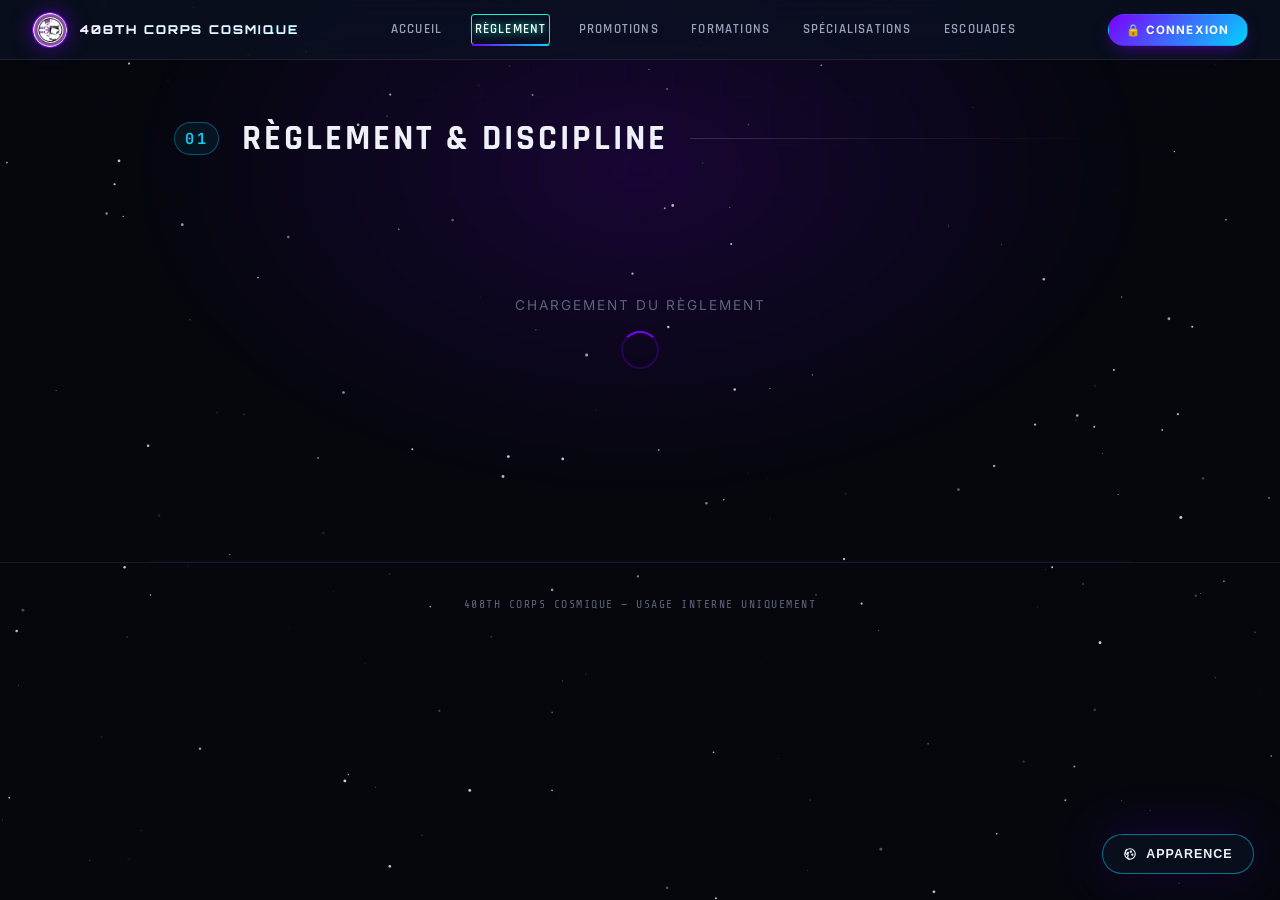
==== commit 84bea5d1: "Update discipline.html" ====
--- a/discipline.html
+++ b/discipline.html
@@ -18,7 +18,6 @@
   <link href="https://fonts.googleapis.com/css2?family=Rajdhani:wght@500;600;700&family=Orbitron:wght@600;700;800&family=Space+Grotesk:wght@500;600;700&family=Inter:wght@400;500;600;700&family=JetBrains+Mono:wght@400;500;600&display=swap" rel="stylesheet">
 
   <script>
-    /* Applique le thème mémorisé AVANT le premier rendu pour éviter tout flash */
     (function () {
       try {
         var raw = localStorage.getItem('corps408_ui_prefs_v1');
@@ -35,226 +34,83 @@
   </script>
 
   <style>
-    /* ════════════════════════════════════════════════════════════
-       DESIGN TOKENS — Console de Commandement Stellaire
-       Palette par défaut : violet impérial / cyan signal, fond abyssal.
-       Toutes les valeurs ci-dessous sont surchargeables en direct
-       par le panneau « Apparence » (voir script de personnalisation).
-    ════════════════════════════════════════════════════════════ */
     :root{
-      --c-primary:#7B00FF;
-      --c-primary-rgb:123,0,255;
-      --c-secondary:#00d4ff;
-      --c-secondary-rgb:0,212,255;
-      --c-success:#00ff88;
-      --c-danger:#ff4d5e;
-      --c-warning:#ffb020;
-
-      --bg-void:#05070d;
-      --bg-surface:#0b1120;
-      --bg-elevated:#111a2d;
-      --bg-elevated-2:#16203a;
-      --text-primary:#eef1f8;
-      --text-secondary:#9aa3ba;
-      --text-muted:#5b637a;
-      --border-subtle: rgba(255,255,255,0.08);
-      --border-strong: rgba(255,255,255,0.16);
-
-      --font-display:'Rajdhani', sans-serif;
-      --font-body:'Inter', sans-serif;
-      --font-mono:'JetBrains Mono', monospace;
-      --font-size-base:16px;
-
-      --radius-sm:6px;
-      --radius-md:12px;
-      --radius-lg:20px;
-      --transition-speed:0.25s;
-      --transition-fast:0.15s;
-      --dash-sidebar-width:230px;
-      --header-density:1;
-
-      --shadow-glow:0 0 50px rgba(var(--c-primary-rgb),0.22);
-      --shadow-card:0 14px 38px -18px rgba(0,0,0,0.65);
+      --c-primary:#7B00FF; --c-primary-rgb:123,0,255;
+      --c-secondary:#00d4ff; --c-secondary-rgb:0,212,255;
+      --c-success:#00ff88; --c-danger:#ff4d5e; --c-warning:#ffb020;
+      --bg-void:#05070d; --bg-surface:#0b1120; --bg-elevated:#111a2d; --bg-elevated-2:#16203a;
+      --text-primary:#eef1f8; --text-secondary:#9aa3ba; --text-muted:#5b637a;
+      --border-subtle: rgba(255,255,255,0.08); --border-strong: rgba(255,255,255,0.16);
+      --font-display:'Rajdhani', sans-serif; --font-body:'Inter', sans-serif; --font-mono:'JetBrains Mono', monospace;
+      --font-size-base:16px; --radius-sm:6px; --radius-md:12px; --radius-lg:20px;
+      --transition-speed:0.25s; --transition-fast:0.15s; --dash-sidebar-width:230px; --header-density:1;
+      --shadow-glow:0 0 50px rgba(var(--c-primary-rgb),0.22); --shadow-card:0 14px 38px -18px rgba(0,0,0,0.65);
     }
-
     [data-theme="light"]{
-      --bg-void:#eef0f7;
-      --bg-surface:#ffffff;
-      --bg-elevated:#ffffff;
-      --bg-elevated-2:#f5f2fc;
-      --text-primary:#161a26;
-      --text-secondary:#4d5673;
-      --text-muted:#838ca6;
-      --border-subtle: rgba(20,20,50,0.09);
-      --border-strong: rgba(20,20,50,0.18);
-      --shadow-glow:0 0 50px rgba(var(--c-primary-rgb),0.10);
-      --shadow-card:0 14px 38px -20px rgba(30,30,60,0.25);
+      --bg-void:#eef0f7; --bg-surface:#ffffff; --bg-elevated:#ffffff; --bg-elevated-2:#f5f2fc;
+      --text-primary:#161a26; --text-secondary:#4d5673; --text-muted:#838ca6;
+      --border-subtle: rgba(20,20,50,0.09); --border-strong: rgba(20,20,50,0.18);
+      --shadow-glow:0 0 50px rgba(var(--c-primary-rgb),0.10); --shadow-card:0 14px 38px -20px rgba(30,30,60,0.25);
     }
-
     [data-animations="off"] *{ transition-duration:0s !important; animation-duration:0.001s !important; }
-    @media (prefers-reduced-motion: reduce){
-      *{ animation-duration:0.001s !important; transition-duration:0.001s !important; }
-    }
-
+    @media (prefers-reduced-motion: reduce){ *{ animation-duration:0.001s !important; transition-duration:0.001s !important; } }
     *{ box-sizing:border-box; }
     html{ font-size:var(--font-size-base); scroll-behavior:smooth; }
-    body{
-      background:var(--bg-void);
-      color:var(--text-primary);
-      font-family:var(--font-body);
-      transition:background var(--transition-speed) ease, color var(--transition-speed) ease;
-    }
+    body{ background:var(--bg-void); color:var(--text-primary); font-family:var(--font-body); transition:background var(--transition-speed) ease, color var(--transition-speed) ease; }
     ::selection{ background:rgba(var(--c-primary-rgb),0.35); color:#fff; }
     ::-webkit-scrollbar{ width:10px; height:10px; }
     ::-webkit-scrollbar-track{ background:transparent; }
     ::-webkit-scrollbar-thumb{ background:var(--border-strong); border-radius:10px; }
     ::-webkit-scrollbar-thumb:hover{ background:var(--c-primary); }
     :focus-visible{ outline:2px solid var(--c-secondary); outline-offset:2px; border-radius:4px; }
-
     #stars-canvas{ position:fixed; inset:0; z-index:0; opacity:.8; pointer-events:none; }
-
-    /* ── Background ambiance : grille de commandement + halo ── */
-    body::before{
-      content:''; position:fixed; inset:0; z-index:0; pointer-events:none;
-      background-image:
-        linear-gradient(rgba(var(--c-primary-rgb),0.05) 1px, transparent 1px),
-        linear-gradient(90deg, rgba(var(--c-primary-rgb),0.05) 1px, transparent 1px);
-      background-size:48px 48px;
-      mask-image: radial-gradient(ellipse 80% 60% at 50% 0%, #000 30%, transparent 80%);
-      opacity:.5;
-    }
-    body::after{
-      content:''; position:fixed; top:-20%; left:50%; transform:translateX(-50%);
-      width:1100px; height:700px; z-index:0; pointer-events:none;
-      background:radial-gradient(ellipse at center, rgba(var(--c-primary-rgb),0.16), transparent 65%);
-      filter:blur(10px);
-    }
-
-    /* ════════════════════════════════════════════════════════════
-       NAVIGATION — barre de verre flottante
-    ════════════════════════════════════════════════════════════ */
-    nav{
-      position:sticky; top:0; z-index:200;
-      display:flex; align-items:center; gap:1.6rem;
-      padding:calc(0.9rem * var(--header-density)) 2rem;
-      background:color-mix(in srgb, var(--bg-surface) 78%, transparent);
-      backdrop-filter:blur(16px) saturate(140%);
-      border-bottom:1px solid var(--border-subtle);
-    }
+    body::before{ content:''; position:fixed; inset:0; z-index:0; pointer-events:none; background-image: linear-gradient(rgba(var(--c-primary-rgb),0.05) 1px, transparent 1px), linear-gradient(90deg, rgba(var(--c-primary-rgb),0.05) 1px, transparent 1px); background-size:48px 48px; mask-image: radial-gradient(ellipse 80% 60% at 50% 0%, #000 30%, transparent 80%); opacity:.5; }
+    body::after{ content:''; position:fixed; top:-20%; left:50%; transform:translateX(-50%); width:1100px; height:700px; z-index:0; pointer-events:none; background:radial-gradient(ellipse at center, rgba(var(--c-primary-rgb),0.16), transparent 65%); filter:blur(10px); }
+    nav{ position:sticky; top:0; z-index:200; display:flex; align-items:center; gap:1.6rem; padding:calc(0.9rem * var(--header-density)) 2rem; background:color-mix(in srgb, var(--bg-surface) 78%, transparent); backdrop-filter:blur(16px) saturate(140%); border-bottom:1px solid var(--border-subtle); }
     .nav-logo{ display:flex; align-items:center; gap:.65rem; margin-right:.5rem; }
     .logo-img{ width:34px; height:34px; object-fit:contain; filter:drop-shadow(0 0 10px rgba(var(--c-primary-rgb),.55)); }
-    .nav-brand{
-      font-family:var(--font-display); font-weight:700; letter-spacing:2.5px;
-      font-size:.92rem; color:var(--text-primary); text-transform:uppercase;
-      background:linear-gradient(90deg, var(--text-primary), var(--c-secondary));
-      -webkit-background-clip:text; background-clip:text;
-    }
-    nav a{
-      position:relative; color:var(--text-secondary); text-decoration:none;
-      font-size:.82rem; font-weight:600; letter-spacing:1.2px; text-transform:uppercase;
-      padding:.4rem .15rem; transition:color var(--transition-fast);
-    }
-    nav a::after{
-      content:''; position:absolute; left:0; right:100%; bottom:-2px; height:2px;
-      background:linear-gradient(90deg, var(--c-primary), var(--c-secondary));
-      transition:right var(--transition-speed) ease; border-radius:2px;
-    }
+    .nav-brand{ font-family:var(--font-display); font-weight:700; letter-spacing:2.5px; font-size:.92rem; color:var(--text-primary); text-transform:uppercase; background:linear-gradient(90deg, var(--text-primary), var(--c-secondary)); -webkit-background-clip:text; background-clip:text; }
+    nav a{ position:relative; color:var(--text-secondary); text-decoration:none; font-size:.82rem; font-weight:600; letter-spacing:1.2px; text-transform:uppercase; padding:.4rem .15rem; transition:color var(--transition-fast); }
+    nav a::after{ content:''; position:absolute; left:0; right:100%; bottom:-2px; height:2px; background:linear-gradient(90deg, var(--c-primary), var(--c-secondary)); transition:right var(--transition-speed) ease; border-radius:2px; }
     nav a:hover{ color:var(--text-primary); }
     nav a:hover::after, nav a.active::after{ right:0; }
     nav a.active{ color:#fff; }
-
     .nav-auth{ margin-left:auto; display:flex; align-items:center; gap:.6rem; }
-    #auth-bar{ display:none; } /* fusionné dans .nav-auth ci-dessus, ancien id neutralisé visuellement */
-
     .auth-user-wrap{ display:none; align-items:center; gap:.55rem; padding:.3rem .7rem .3rem .3rem; border-radius:99px; background:var(--bg-elevated); border:1px solid var(--border-subtle); }
     .auth-user-wrap.visible{ display:flex; }
     .auth-avatar{ width:28px; height:28px; border-radius:50%; border:2px solid var(--c-primary); object-fit:cover; }
-    .auth-avatar-fallback{
-      width:28px; height:28px; border-radius:50%; border:2px solid var(--c-primary);
-      background:rgba(var(--c-primary-rgb),.2); color:var(--c-secondary);
-      font-size:.62rem; font-weight:700; display:flex; align-items:center; justify-content:center; text-transform:uppercase;
-    }
+    .auth-avatar-fallback{ width:28px; height:28px; border-radius:50%; border:2px solid var(--c-primary); background:rgba(var(--c-primary-rgb),.2); color:var(--c-secondary); font-size:.62rem; font-weight:700; display:flex; align-items:center; justify-content:center; text-transform:uppercase; }
     .auth-username{ font-size:.74rem; color:var(--text-secondary); max-width:120px; overflow:hidden; text-overflow:ellipsis; white-space:nowrap; }
-    .auth-btn{
-      padding:.5rem 1.1rem; border-radius:99px; font-size:.72rem; font-weight:700;
-      letter-spacing:1.2px; text-transform:uppercase; cursor:pointer; border:1px solid;
-      transition:all var(--transition-fast); font-family:inherit;
-    }
+    .auth-btn{ padding:.5rem 1.1rem; border-radius:99px; font-size:.72rem; font-weight:700; letter-spacing:1.2px; text-transform:uppercase; cursor:pointer; border:1px solid; transition:all var(--transition-fast); font-family:inherit; }
     .auth-btn-login{ background:linear-gradient(135deg, var(--c-primary), var(--c-secondary)); border-color:transparent; color:#fff; box-shadow:0 6px 18px -6px rgba(var(--c-primary-rgb),.6); }
     .auth-btn-login:hover{ filter:brightness(1.12); transform:translateY(-1px); }
     .auth-btn-logout{ background:transparent; border-color:var(--border-strong); color:var(--text-secondary); }
     .auth-btn-logout:hover{ border-color:var(--c-danger); color:var(--c-danger); }
-
-    /* ════════════════════════════════════════════════════════════
-       HERO / EN-TÊTE DE SECTION
-    ════════════════════════════════════════════════════════════ */
     .content{ position:relative; z-index:1; max-width:980px; margin:0 auto; padding:0 1.5rem 6rem; }
-    .section-header{
-      display:flex; align-items:center; gap:1.4rem; margin:3.5rem 0 2.5rem; position:relative;
-    }
-    .section-number{
-      font-family:var(--font-mono); font-size:.95rem; font-weight:600; color:var(--c-secondary);
-      letter-spacing:3px; padding:.3rem .6rem; border:1px solid rgba(var(--c-secondary-rgb),.35);
-      border-radius:99px; background:rgba(var(--c-secondary-rgb),.07);
-    }
-    .section-title{
-      font-family:var(--font-display); font-weight:700; text-transform:uppercase;
-      letter-spacing:3px; font-size:clamp(1.5rem, 3vw, 2.2rem); margin:0; color:var(--text-primary);
-    }
+    .section-header{ display:flex; align-items:center; gap:1.4rem; margin:3.5rem 0 2.5rem; position:relative; }
+    .section-number{ font-family:var(--font-mono); font-size:.95rem; font-weight:600; color:var(--c-secondary); letter-spacing:3px; padding:.3rem .6rem; border:1px solid rgba(var(--c-secondary-rgb),.35); border-radius:99px; background:rgba(var(--c-secondary-rgb),.07); }
+    .section-title{ font-family:var(--font-display); font-weight:700; text-transform:uppercase; letter-spacing:3px; font-size:clamp(1.5rem, 3vw, 2.2rem); margin:0; color:var(--text-primary); }
     .section-line{ flex:1; height:1px; background:linear-gradient(90deg, var(--border-strong), transparent); }
     .reveal{ opacity:0; transform:translateY(18px); transition:opacity .6s ease, transform .6s ease; }
     .reveal.visible, .reveal.active, .reveal.in-view{ opacity:1; transform:none; }
-
-    /* ════════════════════════════════════════════════════════════
-       CARTES — surface réutilisable (sections, widgets, panneaux)
-       Variantes pilotées par [data-card-style] sur <html>
-    ════════════════════════════════════════════════════════════ */
-    .surface-card{
-      background:linear-gradient(155deg, var(--bg-elevated) 0%, var(--bg-surface) 100%);
-      border:1px solid var(--border-subtle); border-radius:var(--radius-lg);
-      box-shadow:var(--shadow-card);
-      transition:border-color var(--transition-speed), transform var(--transition-speed), box-shadow var(--transition-speed);
-    }
+    .surface-card{ background:linear-gradient(155deg, var(--bg-elevated) 0%, var(--bg-surface) 100%); border:1px solid var(--border-subtle); border-radius:var(--radius-lg); box-shadow:var(--shadow-card); transition:border-color var(--transition-speed), transform var(--transition-speed), box-shadow var(--transition-speed); }
     html[data-card-style="outlined"] .surface-card{ background:transparent; border:1px solid rgba(var(--c-primary-rgb),.45); box-shadow:none; }
     html[data-card-style="flat"] .surface-card{ background:var(--bg-elevated); border:1px solid transparent; box-shadow:none; }
     html[data-card-style="neon"] .surface-card{ background:var(--bg-surface); border:1px solid rgba(var(--c-primary-rgb),.6); box-shadow:0 0 0 1px rgba(var(--c-primary-rgb),.15), 0 0 32px rgba(var(--c-primary-rgb),.28); }
-
     #discipline-content{ padding:1rem 0; display:flex; flex-direction:column; gap:1.5rem; }
     .disc-section{ padding:2.1rem 2.2rem; position:relative; overflow:hidden; }
     .disc-section:hover{ border-color:rgba(var(--c-primary-rgb),.4); transform:translateY(-2px); }
-    .disc-section::before{
-      content:''; position:absolute; top:0; left:0; right:0; height:2px;
-      background:linear-gradient(90deg, var(--c-primary), var(--c-secondary)); opacity:.7;
-    }
+    .disc-section::before{ content:''; position:absolute; top:0; left:0; right:0; height:2px; background:linear-gradient(90deg, var(--c-primary), var(--c-secondary)); opacity:.7; }
     .disc-section-header{ display:flex; align-items:baseline; gap:1.3rem; margin-bottom:1.6rem; }
-    .disc-number{
-      font-family:var(--font-mono); font-size:2.6rem; font-weight:700;
-      color:transparent; -webkit-text-stroke:1.5px rgba(var(--c-primary-rgb),.35);
-      line-height:1; flex-shrink:0;
-    }
+    .disc-number{ font-family:var(--font-mono); font-size:2.6rem; font-weight:700; color:transparent; -webkit-text-stroke:1.5px rgba(var(--c-primary-rgb),.35); line-height:1; flex-shrink:0; }
     .disc-title{ font-family:var(--font-display); font-size:1.35rem; text-transform:uppercase; letter-spacing:2.5px; color:var(--text-primary); margin:0; font-weight:700; }
-
     .disc-list{ list-style:none; padding:0; margin:0; display:flex; flex-direction:column; gap:.7rem; }
-    .disc-list li{
-      padding:.85rem 1.1rem; background:var(--bg-elevated-2); border-left:3px solid var(--c-primary);
-      border-radius:0 var(--radius-sm) var(--radius-sm) 0; color:var(--text-secondary);
-      line-height:1.65; font-size:.95rem; transition:background var(--transition-fast), border-color var(--transition-fast);
-    }
+    .disc-list li{ padding:.85rem 1.1rem; background:var(--bg-elevated-2); border-left:3px solid var(--c-primary); border-radius:0 var(--radius-sm) var(--radius-sm) 0; color:var(--text-secondary); line-height:1.65; font-size:.95rem; transition:background var(--transition-fast), border-color var(--transition-fast); }
     .disc-list li:hover{ background:rgba(var(--c-primary-rgb),.08); border-color:var(--c-secondary); }
     .disc-list li strong{ color:var(--text-primary); }
-    .disc-list li code{
-      display:block; margin-top:.4rem; background:rgba(0,0,0,.3); border-radius:var(--radius-sm);
-      padding:.45rem .75rem; font-size:.84rem; font-family:var(--font-mono); color:var(--c-success); letter-spacing:.5px;
-    }
-    .disc-list li em{ color:var(--text-muted); font-style:normal; font-size:.84rem; }
-
     .disc-table-wrap{ overflow-x:auto; margin-top:.6rem; border-radius:var(--radius-md); border:1px solid var(--border-subtle); }
     .disc-table{ width:100%; border-collapse:collapse; font-size:.9rem; }
-    .disc-table th{
-      background:rgba(var(--c-primary-rgb),.12); color:var(--c-secondary); padding:.75rem 1.1rem; text-align:left;
-      text-transform:uppercase; letter-spacing:1px; font-size:.74rem; font-weight:700;
-      border-bottom:1px solid var(--border-subtle); white-space:nowrap;
-    }
+    .disc-table th{ background:rgba(var(--c-primary-rgb),.12); color:var(--c-secondary); padding:.75rem 1.1rem; text-align:left; text-transform:uppercase; letter-spacing:1px; font-size:.74rem; font-weight:700; border-bottom:1px solid var(--border-subtle); white-space:nowrap; }
     .disc-table td{ padding:.7rem 1.1rem; border-bottom:1px solid var(--border-subtle); color:var(--text-secondary); }
     .disc-table tr:last-child td{ border-bottom:none; }
     .disc-table tbody tr{ transition:background var(--transition-fast); }
@@ -266,59 +122,13 @@
     html[data-table-style="cards"] .disc-table tr{ background:var(--bg-elevated-2); border-radius:var(--radius-sm); margin-bottom:.6rem; padding:.4rem .2rem; border:1px solid var(--border-subtle); }
     html[data-table-style="cards"] .disc-table td{ display:flex; justify-content:space-between; gap:1rem; border-bottom:1px dashed var(--border-subtle); }
     html[data-table-style="cards"] .disc-table td:last-child{ border-bottom:none; }
-
-    .disc-note{
-      background:rgba(255,176,32,.08); border:1px solid rgba(255,176,32,.25); border-radius:var(--radius-md);
-      padding:.95rem 1.2rem; color:#e3b455; font-size:.88rem; line-height:1.65; margin-bottom:1rem;
-    }
+    .disc-note{ background:rgba(255,176,32,.08); border:1px solid rgba(255,176,32,.25); border-radius:var(--radius-md); padding:.95rem 1.2rem; color:#e3b455; font-size:.88rem; line-height:1.65; margin-bottom:1rem; }
     .disc-subtitle{ font-family:var(--font-display); font-size:.92rem; text-transform:uppercase; letter-spacing:2px; color:var(--c-secondary); margin:1.3rem 0 .7rem; font-weight:700; }
-
     .disc-loading{ text-align:center; padding:5rem 1rem; color:var(--text-muted); font-size:.85rem; letter-spacing:2px; text-transform:uppercase; }
-    .disc-loading::after{
-      content:''; display:block; width:34px; height:34px; margin:1.1rem auto 0;
-      border:2px solid rgba(var(--c-primary-rgb),.25); border-top-color:var(--c-primary);
-      border-radius:50%; animation:spin .8s linear infinite;
-    }
+    .disc-loading::after{ content:''; display:block; width:34px; height:34px; margin:1.1rem auto 0; border:2px solid rgba(var(--c-primary-rgb),.25); border-top-color:var(--c-primary); border-radius:50%; animation:spin .8s linear infinite; }
     @keyframes spin{ to{ transform:rotate(360deg); } }
-
     .disc-section-admin-bar{ display:none; justify-content:flex-end; gap:.6rem; margin-top:1.2rem; padding-top:.9rem; border-top:1px solid var(--border-subtle); }
     .disc-section-admin-bar.visible{ display:flex; }
-
-    /* ════════════════════════════════════════════════════════════
-       BOUTONS — variantes pilotées par [data-button-style]
-    ════════════════════════════════════════════════════════════ */
-    .btn{
-      display:inline-flex; align-items:center; justify-content:center; gap:.45rem;
-      font-family:inherit; font-size:.78rem; font-weight:700; letter-spacing:1px; text-transform:uppercase;
-      padding:.6rem 1.1rem; border-radius:var(--radius-sm); cursor:pointer; border:1px solid transparent;
-      transition:all var(--transition-fast); background:rgba(var(--c-primary-rgb),.15); color:var(--text-primary);
-      border-color:rgba(var(--c-primary-rgb),.4);
-    }
-    .btn:hover{ background:rgba(var(--c-primary-rgb),.3); color:#fff; }
-    .btn.danger{ border-color:rgba(255,77,94,.4); background:rgba(255,77,94,.12); color:var(--c-danger); }
-    .btn.danger:hover{ background:rgba(255,77,94,.28); color:#fff; }
-    .btn.success{ border-color:rgba(0,255,136,.4); background:rgba(0,255,136,.1); color:var(--c-success); }
-    .btn.success:hover{ background:rgba(0,255,136,.22); color:#fff; }
-    .btn.ghost{ background:transparent; border-color:var(--border-strong); color:var(--text-secondary); }
-    .btn.ghost:hover{ color:var(--text-primary); border-color:var(--c-primary); }
-    .btn.block{ width:100%; }
-    .btn.sm{ padding:.4rem .7rem; font-size:.7rem; }
-
-    html[data-button-style="solid"] .btn{ background:var(--c-primary); border-color:var(--c-primary); color:#fff; }
-    html[data-button-style="solid"] .btn:hover{ filter:brightness(1.15); }
-    html[data-button-style="solid"] .btn.danger{ background:var(--c-danger); border-color:var(--c-danger); color:#fff; }
-    html[data-button-style="solid"] .btn.success{ background:var(--c-success); border-color:var(--c-success); color:#04130c; }
-
-    html[data-button-style="outline"] .btn{ background:transparent; }
-    html[data-button-style="outline"] .btn:hover{ background:rgba(var(--c-primary-rgb),.12); }
-
-    html[data-button-style="glass"] .btn{ background:rgba(255,255,255,.06); border-color:var(--border-subtle); backdrop-filter:blur(8px); }
-    html[data-button-style="glass"] .btn:hover{ background:rgba(255,255,255,.12); border-color:var(--c-primary); }
-
-    html[data-button-style="neon"] .btn{ background:transparent; border-color:var(--c-primary); color:var(--c-primary); box-shadow:0 0 14px rgba(var(--c-primary-rgb),.35) inset, 0 0 14px rgba(var(--c-primary-rgb),.25); }
-    html[data-button-style="neon"] .btn:hover{ background:rgba(var(--c-primary-rgb),.15); color:#fff; }
-
-    /* legacy aliases used by original inline JS-generated markup */
     .admin-btn{ margin-top:.4rem; padding:.65rem 1rem; border-radius:var(--radius-sm); font-size:.78rem; font-weight:700; letter-spacing:1px; text-transform:uppercase; cursor:pointer; border:1px solid rgba(var(--c-primary-rgb),.4); background:rgba(var(--c-primary-rgb),.15); color:var(--text-primary); transition:all var(--transition-fast); width:100%; }
     .admin-btn:hover{ background:rgba(var(--c-primary-rgb),.32); color:#fff; }
     .admin-btn.danger{ border-color:rgba(255,77,94,.4); background:rgba(255,77,94,.1); color:var(--c-danger); }
@@ -328,25 +138,15 @@
     .admin-notice{ font-size:.74rem; color:var(--text-muted); text-align:center; margin-top:.6rem; }
     .admin-notice.success{ color:var(--c-success); }
     .admin-notice.error{ color:var(--c-danger); }
-
     .btn-edit-sec{ background:rgba(var(--c-primary-rgb),.15); border:1px solid var(--c-primary); color:var(--text-primary); padding:.45rem 1rem; border-radius:var(--radius-sm); font-size:.72rem; font-weight:700; letter-spacing:1px; text-transform:uppercase; cursor:pointer; transition:all var(--transition-fast); }
     .btn-edit-sec:hover{ background:rgba(var(--c-primary-rgb),.32); color:#fff; }
     .btn-del-sec{ background:rgba(255,77,94,.1); border:1px solid var(--c-danger); color:var(--c-danger); padding:.45rem 1rem; border-radius:var(--radius-sm); font-size:.72rem; font-weight:700; letter-spacing:1px; text-transform:uppercase; cursor:pointer; transition:all var(--transition-fast); }
     .btn-del-sec:hover{ background:rgba(255,77,94,.28); color:#fff; }
-
-    /* ════════════════════════════════════════════════════════════
-       FORMULAIRES
-    ════════════════════════════════════════════════════════════ */
     .admin-form{ display:flex; flex-direction:column; gap:.65rem; }
     .admin-form label{ font-size:.7rem; color:var(--text-muted); text-transform:uppercase; letter-spacing:1px; margin-bottom:-.3rem; font-weight:600; }
-    .admin-form input, .admin-form select, .admin-form textarea{
-      background:var(--bg-elevated-2); border:1px solid var(--border-subtle); border-radius:var(--radius-sm);
-      color:var(--text-primary); padding:.6rem .8rem; font-size:.85rem; font-family:inherit; width:100%;
-      transition:border-color var(--transition-fast); box-sizing:border-box;
-    }
+    .admin-form input, .admin-form select, .admin-form textarea{ background:var(--bg-elevated-2); border:1px solid var(--border-subtle); border-radius:var(--radius-sm); color:var(--text-primary); padding:.6rem .8rem; font-size:.85rem; font-family:inherit; width:100%; transition:border-color var(--transition-fast); box-sizing:border-box; }
     .admin-form input:focus, .admin-form select:focus, .admin-form textarea:focus{ outline:none; border-color:var(--c-primary); }
     .admin-form textarea{ resize:vertical; min-height:80px; }
-
     #items-builder{ display:flex; flex-direction:column; gap:.5rem; margin-top:.3rem; }
     .item-row{ display:flex; gap:.4rem; align-items:flex-start; }
     .item-row textarea{ flex:1; min-height:48px; resize:vertical; background:var(--bg-elevated-2); border:1px solid var(--border-subtle); border-radius:var(--radius-sm); color:var(--text-primary); padding:.45rem .65rem; font-size:.8rem; font-family:inherit; box-sizing:border-box; }
@@ -357,7 +157,6 @@
     .item-row button.move-btn:hover{ background:rgba(var(--c-primary-rgb),.2); border-color:var(--c-primary); color:var(--c-secondary); }
     #add-item-btn{ background:rgba(0,255,136,.06); border:1px dashed rgba(0,255,136,.35); border-radius:var(--radius-sm); color:var(--c-success); font-size:.75rem; cursor:pointer; padding:.55rem; text-align:center; transition:all var(--transition-fast); width:100%; }
     #add-item-btn:hover{ background:rgba(0,255,136,.15); }
-
     #section-list{ display:flex; flex-direction:column; gap:.4rem; margin-bottom:1rem; }
     .section-tab{ display:flex; justify-content:space-between; align-items:center; padding:.6rem .85rem; border-radius:var(--radius-sm); background:var(--bg-elevated-2); border:1px solid var(--border-subtle); cursor:pointer; transition:all .15s; }
     .section-tab:hover{ border-color:rgba(var(--c-primary-rgb),.5); background:rgba(var(--c-primary-rgb),.1); }
@@ -370,43 +169,19 @@
     .section-tab-actions button:hover{ color:#fff; }
     .section-tab-actions .del-section:hover{ border-color:var(--c-danger); background:rgba(255,77,94,.15); color:var(--c-danger); }
     .section-tab-actions .edit-section:hover{ border-color:var(--c-primary); background:rgba(var(--c-primary-rgb),.15); color:var(--c-secondary); }
-
-    /* ════════════════════════════════════════════════════════════
-       BOUTONS FLOTTANTS
-    ════════════════════════════════════════════════════════════ */
-    #admin-toggle-btn, #accounts-btn{
-      position:fixed; right:1.6rem; z-index:999; border-radius:99px;
-      font-size:.78rem; font-weight:700; letter-spacing:1px; text-transform:uppercase; cursor:pointer;
-      padding:.75rem 1.3rem; border:1px solid rgba(var(--c-primary-rgb),.5);
-      background:color-mix(in srgb, var(--bg-surface) 88%, transparent); color:var(--text-primary);
-      box-shadow:0 10px 30px -10px rgba(0,0,0,.6), var(--shadow-glow);
-      transition:all var(--transition-fast); display:none; align-items:center; gap:.55rem;
-      backdrop-filter:blur(10px);
-    }
-    #admin-toggle-btn{ bottom:1.6rem; }
-    #accounts-btn{ bottom:6rem; border-color:rgba(0,255,136,.45); }
+    #admin-toggle-btn, #accounts-btn, #appearance-btn{ position:fixed; right:1.6rem; z-index:999; border-radius:99px; font-size:.78rem; font-weight:700; letter-spacing:1px; text-transform:uppercase; cursor:pointer; padding:.75rem 1.3rem; border:1px solid rgba(var(--c-primary-rgb),.5); background:color-mix(in srgb, var(--bg-surface) 88%, transparent); color:var(--text-primary); box-shadow:0 10px 30px -10px rgba(0,0,0,.6), var(--shadow-glow); transition:all var(--transition-fast); display:none; align-items:center; gap:.55rem; backdrop-filter:blur(10px); }
+    #appearance-btn{ bottom:1.6rem; border-color:rgba(var(--c-secondary-rgb),.5); display: flex !important; }
+    #admin-toggle-btn{ bottom:6rem; }
+    #accounts-btn{ bottom:10.4rem; border-color:rgba(0,255,136,.45); }
     #admin-toggle-btn.visible, #accounts-btn.visible{ display:flex; }
     #admin-toggle-btn:hover{ background:rgba(var(--c-primary-rgb),.22); color:#fff; transform:translateY(-2px); }
     #accounts-btn:hover{ background:rgba(0,255,136,.15); color:#fff; transform:translateY(-2px); }
-
-    /* ════════════════════════════════════════════════════════════
-       PANNEAU ADMIN — tableau de bord façon SaaS
-    ════════════════════════════════════════════════════════════ */
-    #admin-panel{
-      display:none; position:fixed; inset:0 0 0 auto; z-index:998;
-      width:min(880px, 100vw); max-width:100vw;
-      background:var(--bg-surface); border-left:1px solid var(--border-strong);
-      box-shadow:-30px 0 60px -20px rgba(0,0,0,.7);
-    }
+    #appearance-btn:hover{ background:rgba(var(--c-secondary-rgb),.18); color:#fff; transform:translateY(-2px); }
+    #admin-panel{ display:none; position:fixed; inset:0 0 0 auto; z-index:998; width:min(880px, 100vw); max-width:100vw; background:var(--bg-surface); border-left:1px solid var(--border-strong); box-shadow:-30px 0 60px -20px rgba(0,0,0,.7); }
     #admin-panel.open{ display:flex; animation:panelIn var(--transition-speed) ease; }
     @keyframes panelIn{ from{ opacity:0; transform:translateX(24px); } to{ opacity:1; transform:translateX(0); } }
-
     .dash{ display:flex; width:100%; height:100%; }
-    .dash-sidebar{
-      width:var(--dash-sidebar-width); flex-shrink:0; background:var(--bg-void);
-      border-right:1px solid var(--border-subtle); display:flex; flex-direction:column;
-      padding:1.1rem .8rem; gap:1.2rem; transition:width var(--transition-speed) ease; overflow:hidden;
-    }
+    .dash-sidebar{ width:var(--dash-sidebar-width); flex-shrink:0; background:var(--bg-void); border-right:1px solid var(--border-subtle); display:flex; flex-direction:column; padding:1.1rem .8rem; gap:1.2rem; transition:width var(--transition-speed) ease; overflow:hidden; }
     .dash-sidebar.collapsed{ width:68px; }
     .dash-sidebar-head{ display:flex; align-items:center; justify-content:space-between; padding:0 .3rem; }
     .dash-brand{ display:flex; align-items:center; gap:.5rem; overflow:hidden; }
@@ -414,39 +189,28 @@
     .dash-collapse-btn{ background:none; border:1px solid var(--border-subtle); color:var(--text-muted); border-radius:6px; width:26px; height:26px; cursor:pointer; display:flex; align-items:center; justify-content:center; flex-shrink:0; transition:all .15s; }
     .dash-collapse-btn:hover{ border-color:var(--c-primary); color:var(--c-secondary); }
     .dash-sidebar.collapsed .dash-collapse-btn svg{ transform:rotate(180deg); }
-
     .dash-nav{ display:flex; flex-direction:column; gap:.25rem; flex:1; }
-    .dash-nav-item{
-      display:flex; align-items:center; gap:.75rem; padding:.6rem .65rem; border-radius:var(--radius-sm);
-      background:none; border:1px solid transparent; color:var(--text-secondary); cursor:pointer;
-      font-family:inherit; font-size:.8rem; font-weight:600; text-align:left; transition:all .15s; white-space:nowrap; overflow:hidden;
-    }
+    .dash-nav-item{ display:flex; align-items:center; gap:.75rem; padding:.6rem .65rem; border-radius:var(--radius-sm); background:none; border:1px solid transparent; color:var(--text-secondary); cursor:pointer; font-family:inherit; font-size:.8rem; font-weight:600; text-align:left; transition:all .15s; white-space:nowrap; overflow:hidden; }
     .dash-nav-item svg{ flex-shrink:0; width:17px; height:17px; }
     .dash-nav-item:hover{ background:var(--bg-elevated); color:var(--text-primary); }
     .dash-nav-item.active{ background:rgba(var(--c-primary-rgb),.16); border-color:rgba(var(--c-primary-rgb),.4); color:#fff; }
     .dash-sidebar.collapsed .dash-nav-item span{ display:none; }
     .dash-sidebar.collapsed .dash-nav-item{ justify-content:center; }
-
     .dash-sidebar-foot{ font-size:.66rem; color:var(--text-muted); padding:0 .3rem; letter-spacing:.5px; white-space:nowrap; overflow:hidden; }
     .dash-sidebar.collapsed .dash-sidebar-foot{ display:none; }
-
     .dash-main{ flex:1; display:flex; flex-direction:column; min-width:0; }
     .dash-header{ display:flex; align-items:center; justify-content:space-between; padding:1.1rem 1.6rem; border-bottom:1px solid var(--border-subtle); }
     .dash-header h2{ font-family:var(--font-display); font-size:1.05rem; text-transform:uppercase; letter-spacing:2px; margin:0; color:var(--text-primary); }
     .dash-header p{ margin:.15rem 0 0; font-size:.74rem; color:var(--text-muted); }
     .dash-close{ background:var(--bg-elevated); border:1px solid var(--border-subtle); color:var(--text-secondary); width:34px; height:34px; border-radius:50%; cursor:pointer; display:flex; align-items:center; justify-content:center; transition:all .15s; }
     .dash-close:hover{ border-color:var(--c-danger); color:var(--c-danger); transform:rotate(90deg); }
-
     .dash-content{ flex:1; overflow-y:auto; padding:1.6rem; }
     .dash-panel{ display:none; }
     .dash-panel.active{ display:block; animation:fadeUp .3s ease; }
     @keyframes fadeUp{ from{ opacity:0; transform:translateY(8px);} to{opacity:1; transform:none;} }
-
     .dash-panel h4{ font-family:var(--font-display); color:var(--text-secondary); text-transform:uppercase; letter-spacing:1.5px; font-size:.74rem; margin:1.4rem 0 .6rem; font-weight:700; }
     .dash-panel h4:first-child{ margin-top:0; }
     .field-hint{ font-size:.72rem; color:var(--text-muted); margin:.2rem 0 0; }
-
-    /* ── Widgets / tableau de bord ── */
     .widgets-toolbar{ display:flex; flex-wrap:wrap; align-items:center; gap:.6rem; margin-bottom:1.1rem; }
     .widgets-toolbar select{ background:var(--bg-elevated-2); border:1px solid var(--border-subtle); color:var(--text-primary); border-radius:var(--radius-sm); padding:.5rem .7rem; font-size:.78rem; font-family:inherit; }
     .widgets-grid{ display:grid; grid-template-columns:repeat(auto-fill, minmax(220px,1fr)); gap:.9rem; }
@@ -460,12 +224,9 @@
     .widget-controls button:hover{ border-color:var(--c-primary); color:var(--c-secondary); }
     .widget-actions-row{ display:flex; flex-wrap:wrap; gap:.5rem; margin-top:.4rem; }
     .widget-empty{ color:var(--text-muted); font-size:.82rem; padding:2rem; text-align:center; border:1px dashed var(--border-subtle); border-radius:var(--radius-md); }
-
     .add-widget-row{ display:flex; flex-wrap:wrap; gap:.5rem; margin-top:1rem; }
     .chip-btn{ background:var(--bg-elevated-2); border:1px dashed var(--border-strong); color:var(--text-secondary); padding:.4rem .8rem; border-radius:99px; font-size:.72rem; cursor:pointer; transition:all .15s; }
     .chip-btn:hover{ border-color:var(--c-success); color:var(--c-success); }
-
-    /* ── Apparence ── */
     .palette-grid{ display:grid; grid-template-columns:repeat(auto-fill, minmax(135px,1fr)); gap:.7rem; }
     .palette-swatch{ padding:.8rem; border-radius:var(--radius-md); border:1px solid var(--border-subtle); cursor:pointer; transition:all .15s; background:var(--bg-elevated); }
     .palette-swatch:hover{ border-color:var(--border-strong); transform:translateY(-2px); }
@@ -473,77 +234,40 @@
     .palette-dots{ display:flex; gap:.3rem; margin-bottom:.5rem; }
     .palette-dots span{ width:18px; height:18px; border-radius:50%; display:block; border:1px solid rgba(255,255,255,.2); }
     .palette-name{ font-size:.72rem; color:var(--text-secondary); }
-
     .color-field{ display:flex; align-items:center; gap:.7rem; }
     .color-field input[type="color"]{ width:42px; height:38px; border-radius:8px; border:1px solid var(--border-subtle); background:none; cursor:pointer; padding:2px; }
     .color-field code{ font-size:.78rem; color:var(--text-muted); font-family:var(--font-mono); }
-
     .option-row{ display:flex; align-items:center; justify-content:space-between; gap:1rem; padding:.7rem 0; border-bottom:1px solid var(--border-subtle); }
     .option-row:last-child{ border-bottom:none; }
     .option-row-label{ font-size:.84rem; color:var(--text-primary); font-weight:600; }
     .option-row-desc{ font-size:.74rem; color:var(--text-muted); margin-top:.15rem; }
-
     .seg-control{ display:inline-flex; background:var(--bg-elevated-2); border:1px solid var(--border-subtle); border-radius:99px; padding:3px; gap:2px; }
     .seg-control button{ background:none; border:none; color:var(--text-secondary); font-size:.74rem; font-weight:600; padding:.4rem .85rem; border-radius:99px; cursor:pointer; transition:all .15s; font-family:inherit; }
     .seg-control button.active{ background:linear-gradient(135deg, var(--c-primary), var(--c-secondary)); color:#fff; }
-
     .switch{ position:relative; width:42px; height:24px; flex-shrink:0; }
     .switch input{ opacity:0; width:0; height:0; }
     .switch-track{ position:absolute; inset:0; background:var(--bg-elevated-2); border:1px solid var(--border-strong); border-radius:99px; cursor:pointer; transition:all .2s; }
     .switch-track::before{ content:''; position:absolute; width:16px; height:16px; left:3px; top:2px; background:var(--text-muted); border-radius:50%; transition:all .2s; }
     .switch input:checked + .switch-track{ background:rgba(var(--c-primary-rgb),.35); border-color:var(--c-primary); }
     .switch input:checked + .switch-track::before{ transform:translateX(18px); background:var(--c-primary); }
-
     .range-row{ display:flex; align-items:center; gap:.8rem; }
     .range-row input[type="range"]{ flex:1; accent-color:var(--c-primary); }
     .range-row output{ font-family:var(--font-mono); font-size:.76rem; color:var(--text-secondary); min-width:48px; text-align:right; }
-
     select.std-select{ background:var(--bg-elevated-2); border:1px solid var(--border-subtle); color:var(--text-primary); border-radius:var(--radius-sm); padding:.55rem .7rem; font-size:.82rem; font-family:inherit; width:100%; }
-
     .dash-footer-actions{ display:flex; gap:.6rem; flex-wrap:wrap; margin-top:1.6rem; padding-top:1.2rem; border-top:1px solid var(--border-subtle); }
     .dash-footer-actions .btn{ flex:1; min-width:140px; }
-
-    /* ════════════════════════════════════════════════════════════
-       MODALE (comptes)
-    ════════════════════════════════════════════════════════════ */
     .modal-overlay{ display:none; position:fixed; inset:0; background:rgba(0,0,0,.65); backdrop-filter:blur(8px); z-index:1000; align-items:center; justify-content:center; padding:1rem; }
     .modal-overlay.active{ display:flex; animation:modalFadeIn .2s ease; }
     @keyframes modalFadeIn{ from{ opacity:0; transform:scale(.96);} to{opacity:1; transform:scale(1);} }
-    .modal-content{
-      position:relative; background:linear-gradient(150deg, var(--bg-elevated) 0%, var(--bg-surface) 100%);
-      border:1px solid rgba(var(--c-primary-rgb),.4); box-shadow:0 30px 60px -20px rgba(0,0,0,.7), var(--shadow-glow);
-      border-radius:var(--radius-lg); padding:2.1rem; max-width:760px; width:100%; max-height:90vh; overflow-y:auto;
-    }
+    .modal-content{ position:relative; background:linear-gradient(150deg, var(--bg-elevated) 0%, var(--bg-surface) 100%); border:1px solid rgba(var(--c-primary-rgb),.4); box-shadow:0 30px 60px -20px rgba(0,0,0,.7), var(--shadow-glow); border-radius:var(--radius-lg); padding:2.1rem; max-width:760px; width:100%; max-height:90vh; overflow-y:auto; }
     .close-modal{ position:absolute; top:1rem; right:1rem; background:var(--bg-elevated-2); border:1px solid var(--border-subtle); color:var(--text-secondary); font-size:1.2rem; line-height:1; width:2.1rem; height:2.1rem; border-radius:50%; cursor:pointer; display:flex; align-items:center; justify-content:center; transition:all .2s; }
     .close-modal:hover{ color:#fff; border-color:var(--c-primary); transform:rotate(90deg); }
     .modal-title{ font-family:var(--font-display); color:#fff; text-transform:uppercase; letter-spacing:3px; font-size:1.2rem; margin:0 0 .3rem; }
     .modal-role{ color:var(--c-secondary); text-transform:uppercase; letter-spacing:1.5px; font-size:.78rem; font-weight:700; margin:0 0 1.3rem; }
-
     footer{ position:relative; z-index:1; text-align:center; padding:2.2rem 1rem; color:var(--text-muted); font-size:.72rem; letter-spacing:1.5px; text-transform:uppercase; border-top:1px solid var(--border-subtle); }
-
-    /* ════════════════════════════════════════════════════════════
-       RESPONSIVE
-    ════════════════════════════════════════════════════════════ */
-    @media (max-width:860px){
-      #admin-panel{ width:100vw; }
-      .dash-sidebar{ position:absolute; z-index:5; height:100%; }
-      .dash-sidebar:not(.mobile-open){ display:none; }
-    }
-    @media (max-width:680px){
-      nav{ flex-wrap:wrap; gap:.8rem; padding:.8rem 1.1rem; }
-      .nav-brand{ font-size:.78rem; }
-      .nav-auth{ width:100%; justify-content:flex-end; order:3; }
-      .content{ padding:0 1.1rem 4rem; }
-      .section-header{ margin:2.2rem 0 1.6rem; flex-wrap:wrap; }
-      .disc-section{ padding:1.4rem 1.2rem; }
-      .disc-number{ font-size:1.9rem; }
-      #admin-toggle-btn, #accounts-btn{ right:1rem; padding:.6rem 1rem; font-size:.7rem; }
-      .widgets-grid{ grid-template-columns:1fr 1fr; }
-      .palette-grid{ grid-template-columns:repeat(2,1fr); }
-    }
-    @media (max-width:420px){
-      .widgets-grid{ grid-template-columns:1fr; }
-    }
+    @media (max-width:860px){ #admin-panel{ width:100vw; } .dash-sidebar{ position:absolute; z-index:5; height:100%; } .dash-sidebar:not(.mobile-open){ display:none; } }
+    @media (max-width:680px){ nav{ flex-wrap:wrap; gap:.8rem; padding:.8rem 1.1rem; } .nav-brand{ font-size:.78rem; } .nav-auth{ width:100%; justify-content:flex-end; order:3; } .content{ padding:0 1.1rem 4rem; } .section-header{ margin:2.2rem 0 1.6rem; flex-wrap:wrap; } .disc-section{ padding:1.4rem 1.2rem; } .disc-number{ font-size:1.9rem; } #admin-toggle-btn, #accounts-btn{ right:1rem; padding:.6rem 1rem; font-size:.7rem; } .widgets-grid{ grid-template-columns:1fr 1fr; } .palette-grid{ grid-template-columns:repeat(2,1fr); } }
+    @media (max-width:420px){ .widgets-grid{ grid-template-columns:1fr; } }
   </style>
 </head>
 <body>
@@ -583,7 +307,6 @@
   </div>
 </section>
 
-<!-- ── Admin toggle ── -->
 <button id="admin-toggle-btn">
   <svg width="14" height="14" viewBox="0 0 24 24" fill="none" stroke="currentColor" stroke-width="2">
     <circle cx="12" cy="12" r="3"></circle>
@@ -592,7 +315,6 @@
   Admin
 </button>
 
-<!-- ── Accounts button ── -->
 <button id="accounts-btn">
   <svg width="14" height="14" viewBox="0 0 24 24" fill="none" stroke="currentColor" stroke-width="2">
     <path d="M16 21v-2a4 4 0 0 0-4-4H6a4 4 0 0 0-4 4v2"/>
@@ -603,9 +325,17 @@
   Comptes
 </button>
 
-<!-- ══════════════════════════════════════════════
-     PANNEAU ADMIN — Tableau de bord
-══════════════════════════════════════════════ -->
+<button id="appearance-btn">
+  <svg width="14" height="14" viewBox="0 0 24 24" fill="none" stroke="currentColor" stroke-width="2">
+    <circle cx="12" cy="12" r="9"></circle>
+    <circle cx="8.5" cy="10" r="1" fill="currentColor"></circle>
+    <circle cx="13.5" cy="8" r="1" fill="currentColor"></circle>
+    <circle cx="16" cy="13" r="1" fill="currentColor"></circle>
+    <path d="M12 21a4 4 0 0 1-4-4c0-1 1-1.5 1-2.5A1.5 1.5 0 0 0 7.5 13H7a5 5 0 0 1 0-9"></path>
+  </svg>
+  Apparence
+</button>
+
 <div id="admin-panel">
   <div class="dash">
     <aside class="dash-sidebar" id="dashSidebar">
@@ -623,7 +353,7 @@
           <svg viewBox="0 0 24 24" fill="none" stroke="currentColor" stroke-width="2"><rect x="3" y="3" width="7" height="9" rx="1"/><rect x="14" y="3" width="7" height="5" rx="1"/><rect x="14" y="12" width="7" height="9" rx="1"/><rect x="3" y="16" width="7" height="5" rx="1"/></svg>
           <span>Tableau de bord</span>
         </button>
-        <button class="dash-nav-item" data-tab="sections">
+        <button class="dash-nav-item" data-tab="sections" id="navTabSections" style="display:none;">
           <svg viewBox="0 0 24 24" fill="none" stroke="currentColor" stroke-width="2"><path d="M9 6h11M9 12h11M9 18h11M4 6h.01M4 12h.01M4 18h.01"/></svg>
           <span>Sections</span>
         </button>
@@ -656,7 +386,6 @@
 
       <div class="dash-content">
 
-        <!-- ── Vue d'ensemble / Widgets ── -->
         <section class="dash-panel active" data-panel="overview">
           <div class="widgets-toolbar">
             <label class="field-hint" style="margin:0;">Tableau de bord actif :</label>
@@ -668,7 +397,6 @@
           <div class="add-widget-row" id="addWidgetRow"></div>
         </section>
 
-        <!-- ── Sections (CRUD règlement) ── -->
         <section class="dash-panel" data-panel="sections">
           <div id="section-list-wrap">
             <h4>Sections existantes</h4>
@@ -714,7 +442,6 @@
           </div>
         </section>
 
-        <!-- ── Apparence ── -->
         <section class="dash-panel" data-panel="appearance">
           <h4>Thème</h4>
           <div class="seg-control" id="themeSeg">
@@ -780,7 +507,6 @@
           </div>
         </section>
 
-        <!-- ── Disposition ── -->
         <section class="dash-panel" data-panel="layout">
           <h4>Barre latérale (console admin)</h4>
           <div class="range-row">
@@ -822,7 +548,6 @@
           </div>
         </section>
 
-        <!-- ── Préférences ── -->
         <section class="dash-panel" data-panel="preferences">
           <h4>Sauvegarde</h4>
           <p class="field-hint">Vos préférences sont enregistrées automatiquement dans ce navigateur dès que vous cliquez sur « Enregistrer ». Le bouton « Annuler » revient à la dernière version enregistrée — un aperçu en direct s'applique pendant que vous réglez les options.</p>
@@ -848,7 +573,6 @@
   </div>
 </div>
 
-<!-- ── Accounts modal ── -->
 <div id="accounts-modal" class="modal-overlay">
   <div class="modal-content" style="max-width:760px;">
     <button class="close-modal" id="close-accounts-modal" aria-label="Fermer">&times;</button>
@@ -883,7 +607,7 @@
                                 from "https://www.gstatic.com/firebasejs/10.12.2/firebase-database.js";
 
 /* ══════════════════════════════════════════════
-   Firebase config (identique à escouades.html)
+   Firebase config
 ══════════════════════════════════════════════ */
 const firebaseConfig = {
   apiKey: "AIzaSyCd2zU0S1G7gw68HbS_NGvjAH00IlcB8VU",
@@ -906,10 +630,9 @@
    State
 ══════════════════════════════════════════════ */
 let currentUserRole = null;
-let editingDocId    = null;   // null = create, string = update
 
 /* ══════════════════════════════════════════════
-   DOM refs — auth
+   DOM refs — auth & admin
 ══════════════════════════════════════════════ */
 const loginBtn        = document.getElementById("loginBtn");
 const logoutBtn       = document.getElementById("logoutBtn");
@@ -918,6 +641,7 @@
 const avatarFall      = document.getElementById("authAvatarFallback");
 const usernameEl      = document.getElementById("authUsername");
 const adminBtn        = document.getElementById("admin-toggle-btn");
+const appearanceBtn   = document.getElementById("appearance-btn");
 const adminPanel      = document.getElementById("admin-panel");
 const accountsBtn     = document.getElementById("accounts-btn");
 const accountsModal   = document.getElementById("accounts-modal");
@@ -928,9 +652,6 @@
 const newAccRole      = document.getElementById("new-account-role");
 const accountsNotice  = document.getElementById("accounts-notice");
 
-/* ══════════════════════════════════════════════
-   DOM refs — admin form
-══════════════════════════════════════════════ */
 const sectionListWrap  = document.getElementById("section-list-wrap");
 const sectionFormWrap  = document.getElementById("section-form-wrap");
 const formModeLabel    = document.getElementById("form-mode-label");
@@ -976,21 +697,26 @@
 function emailToKey(email) { return email.trim().toLowerCase().replace(/\./g,","); }
 
 onAuthStateChanged(auth, async user => {
+  const tabSections = document.querySelector('.dash-nav-item[data-tab="sections"]');
   if (user) {
     showAvatar(user);
     loginBtn.style.display  = "none";
     logoutBtn.style.display = "inline-block";
     const snap = await get(child(dbRef(rtdb), `admins/${emailToKey(user.email)}`));
+    
     if (snap.exists()) {
       currentUserRole = snap.val().role;
       adminBtn.classList.add("visible");
       if (currentUserRole === "superadmin") accountsBtn.classList.add("visible");
       else accountsBtn.classList.remove("visible");
+      
+      if(tabSections) tabSections.style.display = "flex";
     } else {
       currentUserRole = null;
       adminBtn.classList.remove("visible");
       accountsBtn.classList.remove("visible");
       adminPanel.classList.remove("open");
+      if(tabSections) tabSections.style.display = "none";
     }
     refreshAdminBars();
     window.dispatchEvent(new CustomEvent("disc:auth-updated", { detail: { role: currentUserRole, name: user.displayName || user.email } }));
@@ -1003,6 +729,7 @@
     accountsBtn.classList.remove("visible");
     adminPanel.classList.remove("open");
     accountsModal.classList.remove("active");
+    if(tabSections) tabSections.style.display = "none";
     refreshAdminBars();
     window.dispatchEvent(new CustomEvent("disc:auth-updated", { detail: { role: null, name: null } }));
   }
@@ -1066,7 +793,6 @@
 ══════════════════════════════════════════════ */
 const discContent = document.getElementById("discipline-content");
 
-/** Parse items from Firestore array and render as HTML based on type */
 function renderSection(docId, data) {
   const type     = data.type  || "list";
   const items    = Array.isArray(data.items) ? data.items : [];
@@ -1117,7 +843,6 @@
   });
 }
 
-/* ── Live Firestore listener ── */
 const q = query(collection(db,"discipline"), orderBy("ordre"));
 let allDocsCache = {};
 
@@ -1141,7 +866,6 @@
   discContent.innerHTML = `<p style="color:var(--c-danger);text-align:center;padding:3rem;">Erreur Firestore : ${err.message}</p>`;
 });
 
-/* ── Bind inline edit/delete on rendered sections ── */
 function bindSectionAdminBars() {
   document.querySelectorAll(".btn-edit-sec").forEach(btn => {
     btn.addEventListener("click", () => { if(currentUserRole) openFormForEdit(btn.dataset.id); });
@@ -1158,9 +882,6 @@
   catch(err) { alert("Erreur : "+err.message); }
 }
 
-/* ══════════════════════════════════════════════
-   Admin panel — section list sidebar
-══════════════════════════════════════════════ */
 function rebuildSectionList(docs) {
   if (!sectionListEl) return;
   if (!docs.length) { sectionListEl.innerHTML = '<p style="color:var(--text-muted);font-size:.78rem;">Aucune section.</p>'; return; }
@@ -1187,9 +908,6 @@
   });
 }
 
-/* ══════════════════════════════════════════════
-   Admin panel — items builder
-══════════════════════════════════════════════ */
 function createItemRow(value = "") {
   const row = document.createElement("div");
   row.className = "item-row";
@@ -1218,13 +936,18 @@
   tableColsWrap.style.display = (aType.value === "table" || aType.value === "mixed") ? "block" : "none";
 });
 
-/* ══════════════════════════════════════════════
-   Admin panel — open / close
-══════════════════════════════════════════════ */
 adminBtn.addEventListener("click", () => {
   if (!currentUserRole) return;
   adminPanel.classList.toggle("open");
-  if (adminPanel.classList.contains("open")) showSectionList();
+  if (adminPanel.classList.contains("open")) {
+    showSectionList();
+    document.querySelector('.dash-nav-item[data-tab="sections"]')?.click();
+  }
+});
+
+appearanceBtn.addEventListener("click", () => {
+  adminPanel.classList.add("open");
+  document.querySelector('.dash-nav-item[data-tab="appearance"]')?.click();
 });
 
 function showSectionList() {
@@ -1249,9 +972,6 @@
   showSectionList();
 });
 
-/* ══════════════════════════════════════════════
-   Admin panel — form helpers
-══════════════════════════════════════════════ */
 function getFormData() {
   const items = Array.from(itemsBuilder.querySelectorAll(".item-row textarea"))
                      .map(t => t.value.trim())
@@ -1312,9 +1032,6 @@
   document.querySelector('.dash-nav-item[data-tab="sections"]')?.click();
 }
 
-/* ══════════════════════════════════════════════
-   Admin form — submit
-══════════════════════════════════════════════ */
 adminForm.addEventListener("submit", async e => {
   e.preventDefault();
   if (!currentUserRole) { adminNotice.textContent="Non autorisé."; adminNotice.className="admin-notice error"; return; }
@@ -1341,15 +1058,11 @@
 <script>
 /* ══════════════════════════════════════════════════════════════════
    SYSTÈME DE PERSONNALISATION — Console Admin
-   Indépendant du module Firebase ci-dessus. Tout est stocké en
-   localStorage et appliqué via variables CSS sur <html> pour un
-   aperçu en temps réel.
 ══════════════════════════════════════════════════════════════════ */
 (function () {
   "use strict";
   const STORAGE_KEY = "corps408_ui_prefs_v1";
   const root = document.documentElement;
-
   const PALETTES = [
     { id:"nebula",   name:"Nébuleuse Violette", primary:"#7B00FF", secondary:"#00D4FF" },
     { id:"sith",      name:"Crimson Sith",       primary:"#FF2D55", secondary:"#FF8A00" },
@@ -1358,405 +1071,90 @@
     { id:"solar",     name:"Éruption Solaire",   primary:"#FF9100", secondary:"#FF2D78" },
     { id:"mono",      name:"Mono Stellaire",     primary:"#C8CDD6", secondary:"#7B00FF" }
   ];
-
   const FONT_PAIRS = [
     { id:"rajdhani-inter", name:"Rajdhani / Inter (défaut)",     display:"'Rajdhani', sans-serif",      body:"'Inter', sans-serif" },
     { id:"orbitron-inter", name:"Orbitron / Inter",               display:"'Orbitron', sans-serif",      body:"'Inter', sans-serif" },
     { id:"space-mono",     name:"Space Grotesk / JetBrains Mono", display:"'Space Grotesk', sans-serif", body:"'JetBrains Mono', monospace" },
     { id:"system",         name:"Système (performance max)",      display:"-apple-system,'Segoe UI',sans-serif", body:"-apple-system,'Segoe UI',sans-serif" }
   ];
-
   const WIDGET_LIBRARY = {
     sections_count: { title:"Sections publiées",   render:() => ({ value:String(window.__discStats?.count ?? "–"), sub:"Articles du règlement" }) },
     last_update:    { title:"Dernière mise à jour", render:() => ({ value: window.__discStats?.lastUpdate ? new Date(window.__discStats.lastUpdate).toLocaleTimeString("fr-FR") : "–", sub: window.__discStats?.lastUpdate ? new Date(window.__discStats.lastUpdate).toLocaleDateString("fr-FR") : "Aucune donnée" }) },
     current_role:   { title:"Rôle actuel",          render:() => ({ value: window.__discAuth?.role || "Invité", sub: window.__discAuth?.name || "Non connecté" }) },
     connection:     { title:"État de connexion",    render:() => ({ value: navigator.onLine ? "En ligne" : "Hors ligne", sub:"Réseau du navigateur" }) },
-    shortcuts:      { title:"Raccourcis", isAction:true,
-                      render:() => ({ value:"", sub:"" }) }
+    shortcuts:      { title:"Raccourcis", isAction:true, render:() => ({ value:"", sub:"" }) }
   };
   const WIDGET_TITLES = Object.fromEntries(Object.entries(WIDGET_LIBRARY).map(([k,v])=>[k,v.title]));
-
-  const DEFAULTS = {
-    theme:"dark",
-    primary:"#7B00FF",
-    secondary:"#00D4FF",
-    paletteId:null,
-    fontPair:"rajdhani-inter",
-    fontSize:16,
-    cardStyle:"elevated",
-    buttonStyle:"default",
-    tableStyle:"lines",
-    animations:true,
-    sidebarWidth:230,
-    sidebarCollapsed:false,
-    showLogo:true,
-    showBrandText:true,
-    headerDensity:1,
-    activeDashboard:"default",
-    dashboards:{ "default": ["sections_count","last_update","current_role","connection"] }
-  };
-
+  const DEFAULTS = { theme:"dark", primary:"#7B00FF", secondary:"#00D4FF", paletteId:null, fontPair:"rajdhani-inter", fontSize:16, cardStyle:"elevated", buttonStyle:"default", tableStyle:"lines", animations:true, sidebarWidth:230, sidebarCollapsed:false, showLogo:true, showBrandText:true, headerDensity:1, activeDashboard:"default", dashboards:{ "default": ["sections_count","last_update","current_role","connection"] } };
   function loadSaved() {
-    try {
-      const raw = localStorage.getItem(STORAGE_KEY);
-      if (!raw) return JSON.parse(JSON.stringify(DEFAULTS));
-      return Object.assign(JSON.parse(JSON.stringify(DEFAULTS)), JSON.parse(raw));
-    } catch (e) { return JSON.parse(JSON.stringify(DEFAULTS)); }
+    try { const raw = localStorage.getItem(STORAGE_KEY); if (!raw) return JSON.parse(JSON.stringify(DEFAULTS)); return Object.assign(JSON.parse(JSON.stringify(DEFAULTS)), JSON.parse(raw)); }
+    catch (e) { return JSON.parse(JSON.stringify(DEFAULTS)); }
   }
-
-  let saved = loadSaved();
-  let draft = JSON.parse(JSON.stringify(saved));
-
-  function resolveTheme(t) {
-    if (t === "auto") return window.matchMedia("(prefers-color-scheme: light)").matches ? "light" : "dark";
-    return t;
+  let saved = loadSaved(); let draft = JSON.parse(JSON.stringify(saved));
+  function resolveTheme(t) { if (t === "auto") return window.matchMedia("(prefers-color-scheme: light)").matches ? "light" : "dark"; return t; }
+  function apply(prefs) {
+    root.setAttribute("data-theme", resolveTheme(prefs.theme)); root.setAttribute("data-card-style", prefs.cardStyle); root.setAttribute("data-button-style", prefs.buttonStyle); root.setAttribute("data-table-style", prefs.tableStyle); root.setAttribute("data-animations", prefs.animations ? "on" : "off");
+    root.style.setProperty("--c-primary", prefs.primary); root.style.setProperty("--c-primary-rgb", hexToRgb(prefs.primary)); root.style.setProperty("--c-secondary", prefs.secondary); root.style.setProperty("--c-secondary-rgb", hexToRgb(prefs.secondary)); root.style.setProperty("--font-size-base", prefs.fontSize + "px"); root.style.setProperty("--dash-sidebar-width", prefs.sidebarWidth + "px"); root.style.setProperty("--header-density", prefs.headerDensity);
+    const fp = FONT_PAIRS.find(f => f.id === prefs.fontPair) || FONT_PAIRS[0];
+    root.style.setProperty("--font-display", fp.display); root.style.setProperty("--font-body", fp.body);
+    const navLogo = document.getElementById("navLogoImg"); const navBrand = document.getElementById("navBrandText");
+    if (navLogo) navLogo.style.display = prefs.showLogo ? "" : "none"; if (navBrand) navBrand.style.display = prefs.showBrandText ? "" : "none";
+    const sidebar = document.getElementById("dashSidebar"); if (sidebar) sidebar.classList.toggle("collapsed", !!prefs.sidebarCollapsed);
   }
-
-  function apply(prefs) {
-    root.setAttribute("data-theme", resolveTheme(prefs.theme));
-    root.setAttribute("data-card-style", prefs.cardStyle);
-    root.setAttribute("data-button-style", prefs.buttonStyle);
-    root.setAttribute("data-table-style", prefs.tableStyle);
-    root.setAttribute("data-animations", prefs.animations ? "on" : "off");
-
-    root.style.setProperty("--c-primary", prefs.primary);
-    root.style.setProperty("--c-primary-rgb", hexToRgb(prefs.primary));
-    root.style.setProperty("--c-secondary", prefs.secondary);
-    root.style.setProperty("--c-secondary-rgb", hexToRgb(prefs.secondary));
-    root.style.setProperty("--font-size-base", prefs.fontSize + "px");
-    root.style.setProperty("--dash-sidebar-width", prefs.sidebarWidth + "px");
-    root.style.setProperty("--header-density", prefs.headerDensity);
-
-    const fp = FONT_PAIRS.find(f => f.id === prefs.fontPair) || FONT_PAIRS[0];
-    root.style.setProperty("--font-display", fp.display);
-    root.style.setProperty("--font-body", fp.body);
-
-    const navLogo = document.getElementById("navLogoImg");
-    const navBrand = document.getElementById("navBrandText");
-    if (navLogo) navLogo.style.display = prefs.showLogo ? "" : "none";
-    if (navBrand) navBrand.style.display = prefs.showBrandText ? "" : "none";
-
-    const sidebar = document.getElementById("dashSidebar");
-    if (sidebar) sidebar.classList.toggle("collapsed", !!prefs.sidebarCollapsed);
-  }
-
-  function hexToRgb(hex) {
-    const m = /^#?([a-f\d]{2})([a-f\d]{2})([a-f\d]{2})$/i.exec(hex || "#7B00FF");
-    if (!m) return "123,0,255";
-    return [parseInt(m[1],16), parseInt(m[2],16), parseInt(m[3],16)].join(",");
-  }
-
-  function persist() {
-    saved = JSON.parse(JSON.stringify(draft));
-    localStorage.setItem(STORAGE_KEY, JSON.stringify(saved));
-  }
-  function revert() {
-    draft = JSON.parse(JSON.stringify(saved));
-    apply(draft);
-    syncControls();
-  }
-
+  function hexToRgb(hex) { const m = /^#?([a-f\d]{2})([a-f\d]{2})([a-f\d]{2})$/i.exec(hex || "#7B00FF"); if (!m) return "123,0,255"; return [parseInt(m[1],16), parseInt(m[2],16), parseInt(m[3],16)].join(","); }
+  function persist() { saved = JSON.parse(JSON.stringify(draft)); localStorage.setItem(STORAGE_KEY, JSON.stringify(saved)); }
+  function revert() { draft = JSON.parse(JSON.stringify(saved)); apply(draft); syncControls(); }
   apply(draft);
   window.matchMedia("(prefers-color-scheme: light)").addEventListener("change", () => { if (draft.theme === "auto") apply(draft); });
-
-  /* ── Wait for DOM ── */
   document.addEventListener("DOMContentLoaded", init);
   if (document.readyState !== "loading") init();
   let inited = false;
   function init() {
     if (inited) return; inited = true;
-
-    /* ── Dashboard tab navigation ── */
-    const navItems = document.querySelectorAll(".dash-nav-item");
-    const panels = document.querySelectorAll(".dash-panel");
-    const titleEl = document.getElementById("dashPanelTitle");
-    const TAB_TITLES = { overview:"Tableau de bord", sections:"Sections", appearance:"Apparence", layout:"Disposition", preferences:"Préférences" };
-    navItems.forEach(btn => {
-      btn.addEventListener("click", () => {
-        navItems.forEach(b => b.classList.remove("active"));
-        btn.classList.add("active");
-        const tab = btn.dataset.tab;
-        panels.forEach(p => p.classList.toggle("active", p.dataset.panel === tab));
-        if (titleEl) titleEl.textContent = TAB_TITLES[tab] || "";
-      });
-    });
-
-    document.getElementById("dashCloseBtn")?.addEventListener("click", () => {
-      document.getElementById("admin-panel").classList.remove("open");
-    });
-    document.getElementById("dashCollapseBtn")?.addEventListener("click", () => {
-      const sb = document.getElementById("dashSidebar");
-      sb.classList.toggle("collapsed");
-      draft.sidebarCollapsed = sb.classList.contains("collapsed");
-    });
-
-    /* ── Theme segmented control ── */
-    bindSeg("themeSeg", v => { draft.theme = v; apply(draft); }, () => draft.theme);
-    bindSeg("cardStyleSeg", v => { draft.cardStyle = v; apply(draft); }, () => draft.cardStyle);
-    bindSeg("buttonStyleSeg", v => { draft.buttonStyle = v; apply(draft); }, () => draft.buttonStyle);
-    bindSeg("tableStyleSeg", v => { draft.tableStyle = v; apply(draft); }, () => draft.tableStyle);
-    bindSeg("headerDensitySeg", v => { draft.headerDensity = parseFloat(v); apply(draft); }, () => String(draft.headerDensity));
-
-    function bindSeg(id, onSet, getCurrent) {
-      const wrap = document.getElementById(id);
-      if (!wrap) return;
-      wrap.querySelectorAll("button").forEach(b => {
-        b.addEventListener("click", () => { onSet(b.dataset.val); syncSeg(id, getCurrent()); });
-      });
-    }
-    function syncSeg(id, val) {
-      const wrap = document.getElementById(id);
-      if (!wrap) return;
-      wrap.querySelectorAll("button").forEach(b => b.classList.toggle("active", b.dataset.val === String(val)));
-    }
-
-    /* ── Palettes ── */
+    const navItems = document.querySelectorAll(".dash-nav-item"); const panels = document.querySelectorAll(".dash-panel"); const titleEl = document.getElementById("dashPanelTitle"); const TAB_TITLES = { overview:"Tableau de bord", sections:"Sections", appearance:"Apparence", layout:"Disposition", preferences:"Préférences" };
+    navItems.forEach(btn => { btn.addEventListener("click", () => { navItems.forEach(b => b.classList.remove("active")); btn.classList.add("active"); const tab = btn.dataset.tab; panels.forEach(p => p.classList.toggle("active", p.dataset.panel === tab)); if (titleEl) titleEl.textContent = TAB_TITLES[tab] || ""; }); });
+    document.getElementById("dashCloseBtn")?.addEventListener("click", () => { document.getElementById("admin-panel").classList.remove("open"); });
+    document.getElementById("dashCollapseBtn")?.addEventListener("click", () => { const sb = document.getElementById("dashSidebar"); sb.classList.toggle("collapsed"); draft.sidebarCollapsed = sb.classList.contains("collapsed"); });
+    bindSeg("themeSeg", v => { draft.theme = v; apply(draft); }, () => draft.theme); bindSeg("cardStyleSeg", v => { draft.cardStyle = v; apply(draft); }, () => draft.cardStyle); bindSeg("buttonStyleSeg", v => { draft.buttonStyle = v; apply(draft); }, () => draft.buttonStyle); bindSeg("tableStyleSeg", v => { draft.tableStyle = v; apply(draft); }, () => draft.tableStyle); bindSeg("headerDensitySeg", v => { draft.headerDensity = parseFloat(v); apply(draft); }, () => String(draft.headerDensity));
+    function bindSeg(id, onSet, getCurrent) { const wrap = document.getElementById(id); if (!wrap) return; wrap.querySelectorAll("button").forEach(b => { b.addEventListener("click", () => { onSet(b.dataset.val); syncSeg(id, getCurrent()); }); }); }
+    function syncSeg(id, val) { const wrap = document.getElementById(id); if (!wrap) return; wrap.querySelectorAll("button").forEach(b => b.classList.toggle("active", b.dataset.val === String(val))); }
     const paletteGrid = document.getElementById("paletteGrid");
-    PALETTES.forEach(p => {
-      const el = document.createElement("div");
-      el.className = "palette-swatch";
-      el.dataset.id = p.id;
-      el.innerHTML = `<div class="palette-dots"><span style="background:${p.primary}"></span><span style="background:${p.secondary}"></span></div><div class="palette-name">${p.name}</div>`;
-      el.addEventListener("click", () => {
-        draft.primary = p.primary; draft.secondary = p.secondary; draft.paletteId = p.id;
-        apply(draft); syncControls();
-      });
-      paletteGrid.appendChild(el);
-    });
-
-    /* ── Custom colors ── */
-    const primaryInput = document.getElementById("primaryColorInput");
-    const secondaryInput = document.getElementById("secondaryColorInput");
-    primaryInput.addEventListener("input", () => {
-      draft.primary = primaryInput.value; draft.paletteId = null; apply(draft); syncControls();
-    });
-    secondaryInput.addEventListener("input", () => {
-      draft.secondary = secondaryInput.value; draft.paletteId = null; apply(draft); syncControls();
-    });
-
-    /* ── Fonts ── */
+    PALETTES.forEach(p => { const el = document.createElement("div"); el.className = "palette-swatch"; el.dataset.id = p.id; el.innerHTML = `<div class="palette-dots"><span style="background:${p.primary}"></span><span style="background:${p.secondary}"></span></div><div class="palette-name">${p.name}</div>`; el.addEventListener("click", () => { draft.primary = p.primary; draft.secondary = p.secondary; draft.paletteId = p.id; apply(draft); syncControls(); }); paletteGrid.appendChild(el); });
+    const primaryInput = document.getElementById("primaryColorInput"); const secondaryInput = document.getElementById("secondaryColorInput");
+    primaryInput.addEventListener("input", () => { draft.primary = primaryInput.value; draft.paletteId = null; apply(draft); syncControls(); }); secondaryInput.addEventListener("input", () => { draft.secondary = secondaryInput.value; draft.paletteId = null; apply(draft); syncControls(); });
     const fontSelect = document.getElementById("fontPairSelect");
-    FONT_PAIRS.forEach(f => {
-      const opt = document.createElement("option"); opt.value = f.id; opt.textContent = f.name;
-      fontSelect.appendChild(opt);
-    });
-    fontSelect.addEventListener("change", () => { draft.fontPair = fontSelect.value; apply(draft); });
-
-    const fontSizeRange = document.getElementById("fontSizeRange");
-    const fontSizeOut = document.getElementById("fontSizeOut");
-    fontSizeRange.addEventListener("input", () => {
-      draft.fontSize = parseInt(fontSizeRange.value, 10);
-      fontSizeOut.textContent = draft.fontSize + "px";
-      apply(draft);
-    });
-
-    /* ── Animations ── */
-    document.getElementById("animationsToggle").addEventListener("change", e => {
-      draft.animations = e.target.checked; apply(draft);
-    });
-
-    /* ── Layout: sidebar / header ── */
-    const sidebarWidthRange = document.getElementById("sidebarWidthRange");
-    const sidebarWidthOut = document.getElementById("sidebarWidthOut");
-    sidebarWidthRange.addEventListener("input", () => {
-      draft.sidebarWidth = parseInt(sidebarWidthRange.value, 10);
-      sidebarWidthOut.textContent = draft.sidebarWidth + "px";
-      apply(draft);
-    });
-    document.getElementById("sidebarCollapsedToggle").addEventListener("change", e => {
-      draft.sidebarCollapsed = e.target.checked; apply(draft);
-    });
+    FONT_PAIRS.forEach(f => { const opt = document.createElement("option"); opt.value = f.id; opt.textContent = f.name; fontSelect.appendChild(opt); }); fontSelect.addEventListener("change", () => { draft.fontPair = fontSelect.value; apply(draft); });
+    const fontSizeRange = document.getElementById("fontSizeRange"); const fontSizeOut = document.getElementById("fontSizeOut"); fontSizeRange.addEventListener("input", () => { draft.fontSize = parseInt(fontSizeRange.value, 10); fontSizeOut.textContent = draft.fontSize + "px"; apply(draft); });
+    document.getElementById("animationsToggle").addEventListener("change", e => { draft.animations = e.target.checked; apply(draft); });
+    const sidebarWidthRange = document.getElementById("sidebarWidthRange"); const sidebarWidthOut = document.getElementById("sidebarWidthOut"); sidebarWidthRange.addEventListener("input", () => { draft.sidebarWidth = parseInt(sidebarWidthRange.value, 10); sidebarWidthOut.textContent = draft.sidebarWidth + "px"; apply(draft); });
+    document.getElementById("sidebarCollapsedToggle").addEventListener("change", e => { draft.sidebarCollapsed = e.target.checked; apply(draft); });
     document.getElementById("logoToggle").addEventListener("change", e => { draft.showLogo = e.target.checked; apply(draft); });
     document.getElementById("brandTextToggle").addEventListener("change", e => { draft.showBrandText = e.target.checked; apply(draft); });
-
-    /* ── Save / cancel / reset / export / import ── */
-    const prefsNotice = document.getElementById("prefsNotice");
-    function notify(msg, cls) { prefsNotice.textContent = msg; prefsNotice.className = "admin-notice " + (cls||""); }
-
-    document.getElementById("savePrefsBtn").addEventListener("click", () => {
-      persist(); notify("Préférences enregistrées.", "success");
-    });
-    document.getElementById("cancelPrefsBtn").addEventListener("click", () => {
-      revert(); notify("Changements annulés — retour à la dernière sauvegarde.", "");
-    });
-    document.getElementById("resetPrefsBtn").addEventListener("click", () => {
-      if (!confirm("Réinitialiser toute la personnalisation aux valeurs par défaut ?")) return;
-      draft = JSON.parse(JSON.stringify(DEFAULTS));
-      apply(draft); syncControls(); persist();
-      notify("Réinitialisé aux valeurs par défaut.", "success");
-    });
-    document.getElementById("exportPrefsBtn").addEventListener("click", () => {
-      const blob = new Blob([JSON.stringify(saved, null, 2)], { type:"application/json" });
-      const a = document.createElement("a");
-      a.href = URL.createObjectURL(blob); a.download = "408th-preferences.json"; a.click();
-      URL.revokeObjectURL(a.href);
-    });
-    const importFile = document.getElementById("importPrefsFile");
-    document.getElementById("importPrefsBtn").addEventListener("click", () => importFile.click());
-    importFile.addEventListener("change", () => {
-      const file = importFile.files[0]; if (!file) return;
-      const reader = new FileReader();
-      reader.onload = () => {
-        try {
-          const parsed = JSON.parse(reader.result);
-          draft = Object.assign(JSON.parse(JSON.stringify(DEFAULTS)), parsed);
-          apply(draft); syncControls(); persist();
-          notify("Préférences importées et appliquées.", "success");
-        } catch (e) { notify("Fichier invalide.", "error"); }
-      };
-      reader.readAsText(file);
-      importFile.value = "";
-    });
-
-    /* ── Widgets / dashboards ── */
-    const widgetsGrid = document.getElementById("widgetsGrid");
-    const addWidgetRow = document.getElementById("addWidgetRow");
-    const dashboardSelect = document.getElementById("dashboardProfileSelect");
-
-    function currentWidgetList() {
-      if (!draft.dashboards[draft.activeDashboard]) draft.activeDashboard = Object.keys(draft.dashboards)[0] || "default";
-      return draft.dashboards[draft.activeDashboard] || [];
-    }
-
-    function renderWidgets() {
-      const list = currentWidgetList();
-      widgetsGrid.innerHTML = "";
-      if (!list.length) {
-        widgetsGrid.innerHTML = '<div class="widget-empty">Aucun widget. Ajoutez-en un ci-dessous.</div>';
-      }
-      list.forEach((id, idx) => {
-        const def = WIDGET_LIBRARY[id];
-        if (!def) return;
-        const card = document.createElement("div");
-        card.className = "widget-card surface-card";
-        if (def.isAction) {
-          card.innerHTML = `
-            <div class="widget-card-head">
-              <span class="widget-title">${def.title}</span>
-              <div class="widget-controls">
-                <button data-act="up" title="Monter">↑</button>
-                <button data-act="down" title="Descendre">↓</button>
-                <button data-act="remove" title="Retirer">✕</button>
-              </div>
-            </div>
-            <div class="widget-actions-row">
-              <button class="btn sm ghost" id="wgShortcutNew">+ Section</button>
-              <button class="btn sm ghost" id="wgShortcutAccounts">Comptes</button>
-            </div>`;
-          card.querySelector("#wgShortcutNew")?.addEventListener("click", () => {
-            document.querySelector('.dash-nav-item[data-tab="sections"]')?.click();
-            document.getElementById("new-section-btn")?.click();
-          });
-          card.querySelector("#wgShortcutAccounts")?.addEventListener("click", () => {
-            document.getElementById("admin-panel").classList.remove("open");
-            document.getElementById("accounts-btn")?.click();
-          });
-        } else {
-          const data = def.render();
-          card.innerHTML = `
-            <div class="widget-card-head">
-              <span class="widget-title">${def.title}</span>
-              <div class="widget-controls">
-                <button data-act="up" title="Monter">↑</button>
-                <button data-act="down" title="Descendre">↓</button>
-                <button data-act="remove" title="Retirer">✕</button>
-              </div>
-            </div>
-            <div class="widget-value">${data.value}</div>
-            <div class="widget-sub">${data.sub}</div>`;
-        }
-        card.querySelector('[data-act="remove"]').addEventListener("click", () => {
-          list.splice(idx, 1); renderWidgets(); renderAddWidgetChips();
-        });
-        card.querySelector('[data-act="up"]').addEventListener("click", () => {
-          if (idx > 0) { [list[idx-1], list[idx]] = [list[idx], list[idx-1]]; renderWidgets(); }
-        });
-        card.querySelector('[data-act="down"]').addEventListener("click", () => {
-          if (idx < list.length-1) { [list[idx+1], list[idx]] = [list[idx], list[idx+1]]; renderWidgets(); }
-        });
-        widgetsGrid.appendChild(card);
-      });
-    }
-
-    function renderAddWidgetChips() {
-      const list = currentWidgetList();
-      addWidgetRow.innerHTML = "";
-      Object.entries(WIDGET_TITLES).forEach(([id, title]) => {
-        if (list.includes(id)) return;
-        const chip = document.createElement("button");
-        chip.className = "chip-btn"; chip.textContent = "+ " + title;
-        chip.addEventListener("click", () => { list.push(id); renderWidgets(); renderAddWidgetChips(); });
-        addWidgetRow.appendChild(chip);
-      });
-    }
-
-    function renderDashboardSelect() {
-      dashboardSelect.innerHTML = "";
-      Object.keys(draft.dashboards).forEach(name => {
-        const opt = document.createElement("option"); opt.value = name;
-        opt.textContent = name === "default" ? "Par défaut" : name;
-        if (name === draft.activeDashboard) opt.selected = true;
-        dashboardSelect.appendChild(opt);
-      });
-    }
-    dashboardSelect.addEventListener("change", () => {
-      draft.activeDashboard = dashboardSelect.value; renderWidgets(); renderAddWidgetChips();
-    });
-    document.getElementById("newDashboardBtn").addEventListener("click", () => {
-      const name = prompt("Nom du nouveau tableau de bord (ex : Modération, Direction) :");
-      if (!name || draft.dashboards[name]) return;
-      draft.dashboards[name] = ["sections_count","current_role"];
-      draft.activeDashboard = name;
-      renderDashboardSelect(); renderWidgets(); renderAddWidgetChips();
-    });
-    document.getElementById("delDashboardBtn").addEventListener("click", () => {
-      if (draft.activeDashboard === "default") { alert("Le tableau « Par défaut » ne peut pas être supprimé."); return; }
-      if (!confirm(`Supprimer le tableau « ${draft.activeDashboard} » ?`)) return;
-      delete draft.dashboards[draft.activeDashboard];
-      draft.activeDashboard = "default";
-      renderDashboardSelect(); renderWidgets(); renderAddWidgetChips();
-    });
-
-    window.addEventListener("disc:sections-updated", e => { window.__discStats = e.detail; renderWidgets(); });
-    window.addEventListener("disc:auth-updated", e => { window.__discAuth = e.detail; renderWidgets(); });
-    window.addEventListener("online", renderWidgets);
-    window.addEventListener("offline", renderWidgets);
-
-    /* ── Sync all controls to draft state ── */
+    const prefsNotice = document.getElementById("prefsNotice"); function notify(msg, cls) { prefsNotice.textContent = msg; prefsNotice.className = "admin-notice " + (cls||""); }
+    document.getElementById("savePrefsBtn").addEventListener("click", () => { persist(); notify("Préférences enregistrées.", "success"); });
+    document.getElementById("cancelPrefsBtn").addEventListener("click", () => { revert(); notify("Changements annulés — retour à la dernière sauvegarde.", ""); });
+    document.getElementById("resetPrefsBtn").addEventListener("click", () => { if (!confirm("Réinitialiser toute la personnalisation aux valeurs par défaut ?")) return; draft = JSON.parse(JSON.stringify(DEFAULTS)); apply(draft); syncControls(); persist(); notify("Réinitialisé aux valeurs par défaut.", "success"); });
+    document.getElementById("exportPrefsBtn").addEventListener("click", () => { const blob = new Blob([JSON.stringify(saved, null, 2)], { type:"application/json" }); const a = document.createElement("a"); a.href = URL.createObjectURL(blob); a.download = "408th-preferences.json"; a.click(); URL.revokeObjectURL(a.href); });
+    const importFile = document.getElementById("importPrefsFile"); document.getElementById("importPrefsBtn").addEventListener("click", () => importFile.click()); importFile.addEventListener("change", () => { const file = importFile.files[0]; if (!file) return; const reader = new FileReader(); reader.onload = () => { try { const parsed = JSON.parse(reader.result); draft = Object.assign(JSON.parse(JSON.stringify(DEFAULTS)), parsed); apply(draft); syncControls(); persist(); notify("Préférences importées et appliquées.", "success"); } catch (e) { notify("Fichier invalide.", "error"); } }; reader.readAsText(file); importFile.value = ""; });
+    const widgetsGrid = document.getElementById("widgetsGrid"); const addWidgetRow = document.getElementById("addWidgetRow"); const dashboardSelect = document.getElementById("dashboardProfileSelect");
+    function currentWidgetList() { if (!draft.dashboards[draft.activeDashboard]) draft.activeDashboard = Object.keys(draft.dashboards)[0] || "default"; return draft.dashboards[draft.activeDashboard] || []; }
+    function renderWidgets() { const list = currentWidgetList(); widgetsGrid.innerHTML = ""; if (!list.length) { widgetsGrid.innerHTML = '<div class="widget-empty">Aucun widget. Ajoutez-en un ci-dessous.</div>'; } list.forEach((id, idx) => { const def = WIDGET_LIBRARY[id]; if (!def) return; const card = document.createElement("div"); card.className = "widget-card surface-card"; if (def.isAction) { card.innerHTML = ` <div class="widget-card-head"> <span class="widget-title">${def.title}</span> <div class="widget-controls"> <button data-act="up" title="Monter">↑</button> <button data-act="down" title="Descendre">↓</button> <button data-act="remove" title="Retirer">✕</button> </div> </div> <div class="widget-actions-row"> <button class="btn sm ghost" id="wgShortcutNew">+ Section</button> <button class="btn sm ghost" id="wgShortcutAccounts">Comptes</button> </div>`; card.querySelector("#wgShortcutNew")?.addEventListener("click", () => { document.querySelector('.dash-nav-item[data-tab="sections"]')?.click(); document.getElementById("new-section-btn")?.click(); }); card.querySelector("#wgShortcutAccounts")?.addEventListener("click", () => { document.getElementById("admin-panel").classList.remove("open"); document.getElementById("accounts-btn")?.click(); }); } else { const data = def.render(); card.innerHTML = ` <div class="widget-card-head"> <span class="widget-title">${def.title}</span> <div class="widget-controls"> <button data-act="up" title="Monter">↑</button> <button data-act="down" title="Descendre">↓</button> <button data-act="remove" title="Retirer">✕</button> </div> </div> <div class="widget-value">${data.value}</div> <div class="widget-sub">${data.sub}</div>`; } card.querySelector('[data-act="remove"]').addEventListener("click", () => { list.splice(idx, 1); renderWidgets(); renderAddWidgetChips(); }); card.querySelector('[data-act="up"]').addEventListener("click", () => { if (idx > 0) { [list[idx-1], list[idx]] = [list[idx], list[idx-1]]; renderWidgets(); } }); card.querySelector('[data-act="down"]').addEventListener("click", () => { if (idx < list.length-1) { [list[idx+1], list[idx]] = [list[idx], list[idx+1]]; renderWidgets(); } }); widgetsGrid.appendChild(card); }); }
+    function renderAddWidgetChips() { const list = currentWidgetList(); addWidgetRow.innerHTML = ""; Object.entries(WIDGET_TITLES).forEach(([id, title]) => { if (list.includes(id)) return; const chip = document.createElement("button"); chip.className = "chip-btn"; chip.textContent = "+ " + title; chip.addEventListener("click", () => { list.push(id); renderWidgets(); renderAddWidgetChips(); }); addWidgetRow.appendChild(chip); }); }
+    function renderDashboardSelect() { dashboardSelect.innerHTML = ""; Object.keys(draft.dashboards).forEach(name => { const opt = document.createElement("option"); opt.value = name; opt.textContent = name === "default" ? "Par défaut" : name; if (name === draft.activeDashboard) opt.selected = true; dashboardSelect.appendChild(opt); }); }
+    dashboardSelect.addEventListener("change", () => { draft.activeDashboard = dashboardSelect.value; renderWidgets(); renderAddWidgetChips(); });
+    document.getElementById("newDashboardBtn").addEventListener("click", () => { const name = prompt("Nom du nouveau tableau de bord (ex : Modération, Direction) :"); if (!name || draft.dashboards[name]) return; draft.dashboards[name] = ["sections_count","current_role"]; draft.activeDashboard = name; renderDashboardSelect(); renderWidgets(); renderAddWidgetChips(); });
+    document.getElementById("delDashboardBtn").addEventListener("click", () => { if (draft.activeDashboard === "default") { alert("Le tableau « Par défaut » ne peut pas être supprimé."); return; } if (!confirm(`Supprimer le tableau « ${draft.activeDashboard} » ?`)) return; delete draft.dashboards[draft.activeDashboard]; draft.activeDashboard = "default"; renderDashboardSelect(); renderWidgets(); renderAddWidgetChips(); });
+    window.addEventListener("disc:sections-updated", e => { window.__discStats = e.detail; renderWidgets(); }); window.addEventListener("disc:auth-updated", e => { window.__discAuth = e.detail; renderWidgets(); }); window.addEventListener("online", renderWidgets); window.addEventListener("offline", renderWidgets);
     window.syncControls = syncControls;
     function syncControls() {
-      syncSeg("themeSeg", draft.theme);
-      syncSeg("cardStyleSeg", draft.cardStyle);
-      syncSeg("buttonStyleSeg", draft.buttonStyle);
-      syncSeg("tableStyleSeg", draft.tableStyle);
-      syncSeg("headerDensitySeg", String(draft.headerDensity));
-
-      paletteGrid.querySelectorAll(".palette-swatch").forEach(el => {
-        el.classList.toggle("selected", el.dataset.id === draft.paletteId);
-      });
-      primaryInput.value = draft.primary;
-      secondaryInput.value = draft.secondary;
-      document.getElementById("primaryColorCode").textContent = draft.primary.toUpperCase();
-      document.getElementById("secondaryColorCode").textContent = draft.secondary.toUpperCase();
-
-      fontSelect.value = draft.fontPair;
-      fontSizeRange.value = draft.fontSize;
-      fontSizeOut.textContent = draft.fontSize + "px";
-
-      document.getElementById("animationsToggle").checked = draft.animations;
-      sidebarWidthRange.value = draft.sidebarWidth;
-      sidebarWidthOut.textContent = draft.sidebarWidth + "px";
-      document.getElementById("sidebarCollapsedToggle").checked = !!draft.sidebarCollapsed;
-      document.getElementById("logoToggle").checked = draft.showLogo;
-      document.getElementById("brandTextToggle").checked = draft.showBrandText;
-
-      renderDashboardSelect();
-      renderWidgets();
-      renderAddWidgetChips();
+      syncSeg("themeSeg", draft.theme); syncSeg("cardStyleSeg", draft.cardStyle); syncSeg("buttonStyleSeg", draft.buttonStyle); syncSeg("tableStyleSeg", draft.tableStyle); syncSeg("headerDensitySeg", String(draft.headerDensity));
+      paletteGrid.querySelectorAll(".palette-swatch").forEach(el => { el.classList.toggle("selected", el.dataset.id === draft.paletteId); });
+      primaryInput.value = draft.primary; secondaryInput.value = draft.secondary; document.getElementById("primaryColorCode").textContent = draft.primary.toUpperCase(); document.getElementById("secondaryColorCode").textContent = draft.secondary.toUpperCase();
+      fontSelect.value = draft.fontPair; fontSizeRange.value = draft.fontSize; fontSizeOut.textContent = draft.fontSize + "px";
+      document.getElementById("animationsToggle").checked = draft.animations; sidebarWidthRange.value = draft.sidebarWidth; sidebarWidthOut.textContent = draft.sidebarWidth + "px"; document.getElementById("sidebarCollapsedToggle").checked = !!draft.sidebarCollapsed; document.getElementById("logoToggle").checked = draft.showLogo; document.getElementById("brandTextToggle").checked = draft.showBrandText;
+      renderDashboardSelect(); renderWidgets(); renderAddWidgetChips();
     }
-
-    syncControls();
-    apply(draft);
+    syncControls(); apply(draft);
   }
 })();
 </script>
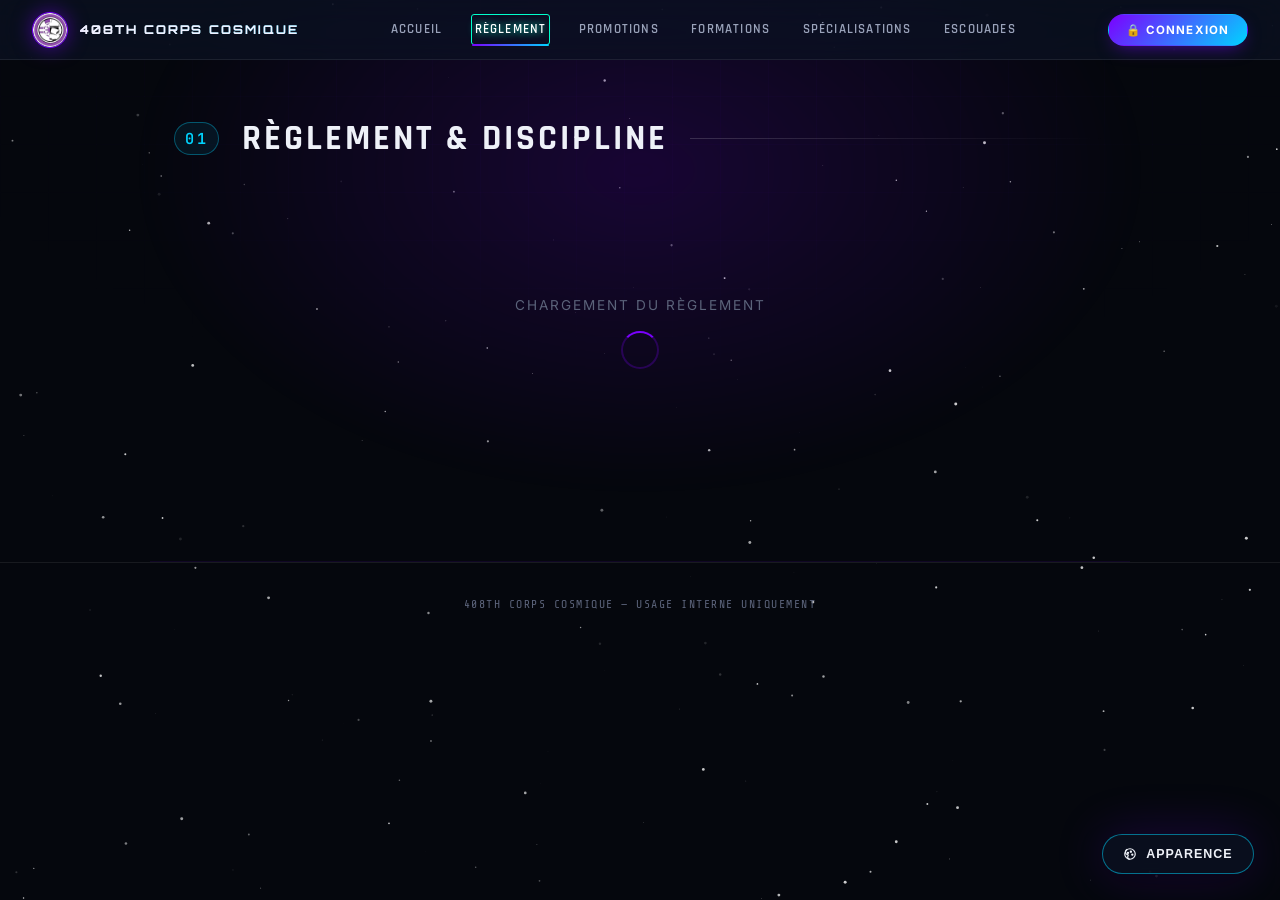
==== commit 4991f82e: "Update discipline.html" ====
--- a/discipline.html
+++ b/discipline.html
@@ -630,6 +630,7 @@
    State
 ══════════════════════════════════════════════ */
 let currentUserRole = null;
+let editingDocId = null;
 
 /* ══════════════════════════════════════════════
    DOM refs — auth & admin
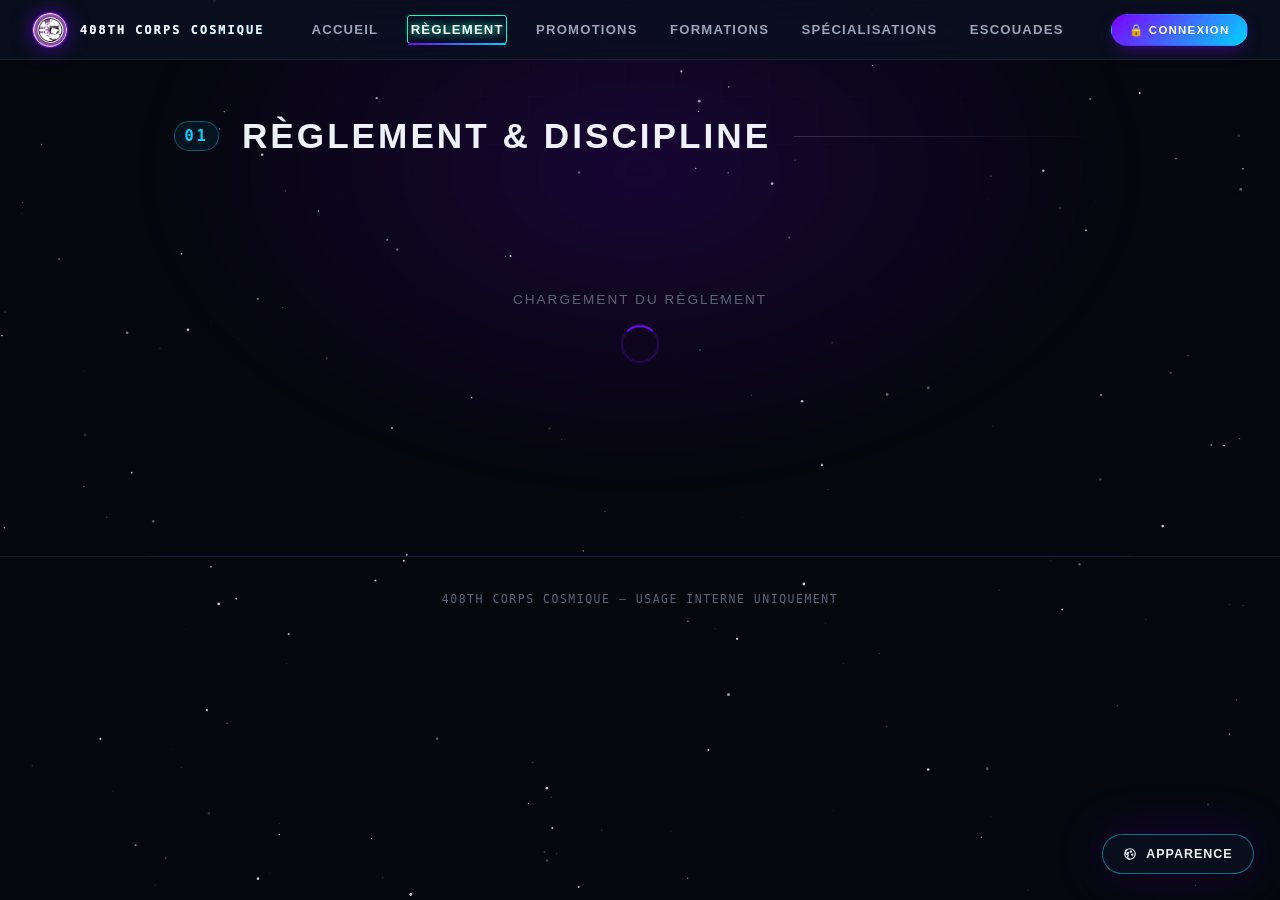
==== commit 859f36c1: "Update discipline.html" ====
--- a/discipline.html
+++ b/discipline.html
@@ -1,6 +1,10 @@
 <!DOCTYPE html>
 <html lang="fr">
 <head>
+  <!-- Sécurité : CSP + couche anti-XSS (doivent rester en premier) -->
+  <meta http-equiv="Content-Security-Policy" content="default-src 'self'; script-src 'self' 'unsafe-inline' https://www.gstatic.com https://apis.google.com https://www.google.com https://*.firebasedatabase.app https://*.firebaseio.com; style-src 'self' 'unsafe-inline' https://fonts.googleapis.com https://api.fontshare.com; font-src 'self' data: https://fonts.gstatic.com https://api.fontshare.com https://cdn.fontshare.com; img-src 'self' data: blob: https:; media-src 'self' data: blob: https:; connect-src 'self' https://*.googleapis.com https://*.firebaseio.com wss://*.firebaseio.com https://*.firebasedatabase.app wss://*.firebasedatabase.app https://www.gstatic.com https://www.google.com; frame-src https://*.firebaseapp.com https://accounts.google.com https://apis.google.com https://www.google.com https://recaptcha.google.com; object-src 'none'; base-uri 'self'; form-action 'self'">
+  <meta name="referrer" content="strict-origin-when-cross-origin">
+  <script src="security.js"></script>
   <meta charset="UTF-8">
   <meta name="viewport" content="width=device-width, initial-scale=1">
   <title>408th Corps Cosmique - Règlement</title>
@@ -703,9 +707,9 @@
     showAvatar(user);
     loginBtn.style.display  = "none";
     logoutBtn.style.display = "inline-block";
-    const snap = await get(child(dbRef(rtdb), `admins/${emailToKey(user.email)}`));
+    const snap = (user.emailVerified && user.email) ? await get(child(dbRef(rtdb), `admins/${user.email.trim().toLowerCase().replace(/\./g, ",")}`)).catch(() => null) : null;
     
-    if (snap.exists()) {
+    if (snap && snap.exists() && ["admin", "superadmin"].includes(snap.val()?.role)) {
       currentUserRole = snap.val().role;
       adminBtn.classList.add("visible");
       if (currentUserRole === "superadmin") accountsBtn.classList.add("visible");
@@ -762,6 +766,7 @@
       del.className = "admin-btn danger"; del.style.width="auto"; del.textContent="Supprimer";
       del.addEventListener("click", async () => {
         if (currentUserRole!=="superadmin") return;
+        if (email.toLowerCase() === (auth.currentUser?.email || "").toLowerCase()) { alert("Vous ne pouvez pas supprimer votre propre compte."); return; }
         if (!confirm(`Supprimer ${email} ?`)) return;
         try { await remove(dbRef(rtdb,`admins/${key}`)); setAccNotice("Compte supprimé.","admin-notice success"); await loadAccounts(); }
         catch(err) { setAccNotice("Erreur : "+err.message,"admin-notice error"); }
@@ -781,9 +786,10 @@
   e.preventDefault();
   if (currentUserRole!=="superadmin") return;
   const email = newAccEmail.value.trim().toLowerCase();
-  if (!email) return;
+  if (!window.Sec408.isEmail(email)) { alert("Email invalide."); return; }
+  if (email === (auth.currentUser?.email || "").toLowerCase()) { alert("Vous ne pouvez pas modifier votre propre compte."); return; }
   try {
-    await set(dbRef(rtdb,`admins/${emailToKey(email)}`),{email,role:newAccRole.value});
+    await set(dbRef(rtdb,`admins/${emailToKey(email)}`),{email,role: (["admin", "superadmin"].includes(newAccRole.value) ? newAccRole.value : "admin")});
     setAccNotice("Compte ajouté.","admin-notice success");
     newAccEmail.value=""; await loadAccounts();
   } catch(err) { setAccNotice("Erreur : "+err.message,"admin-notice error"); }
